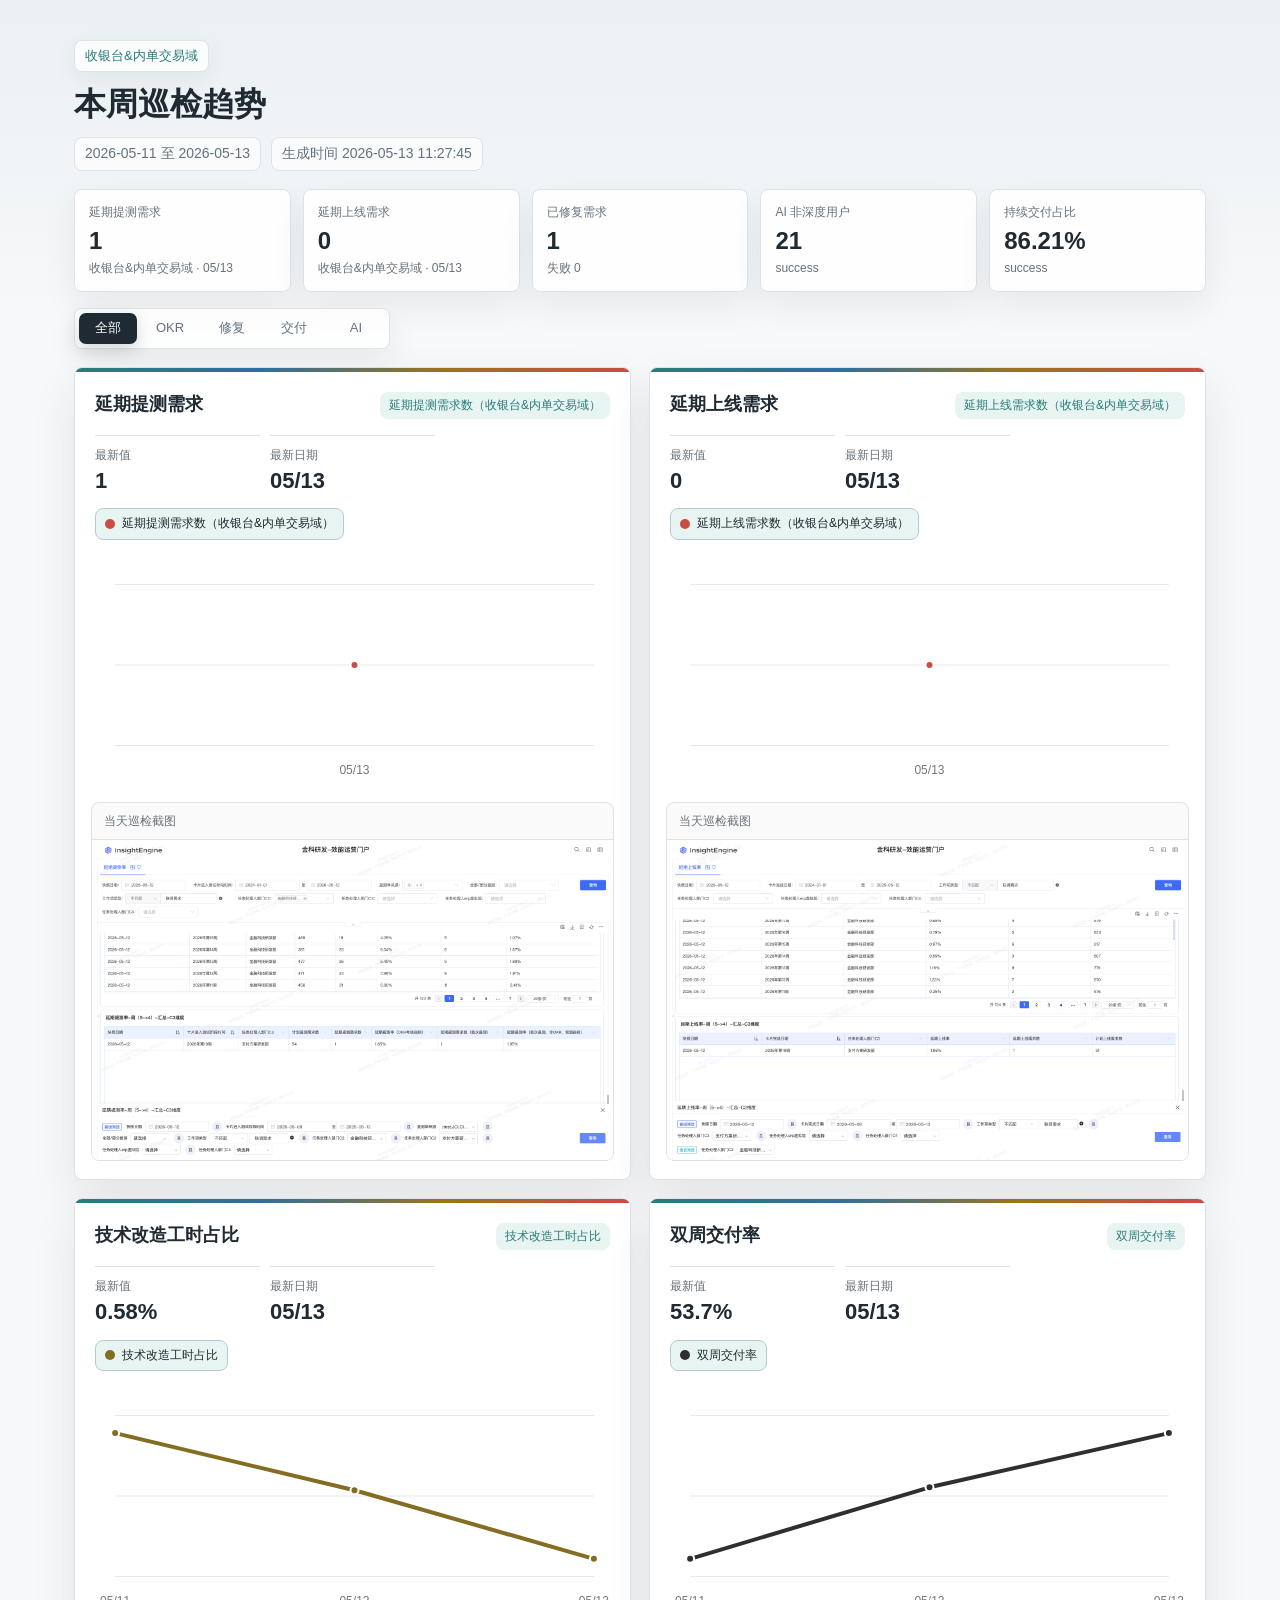
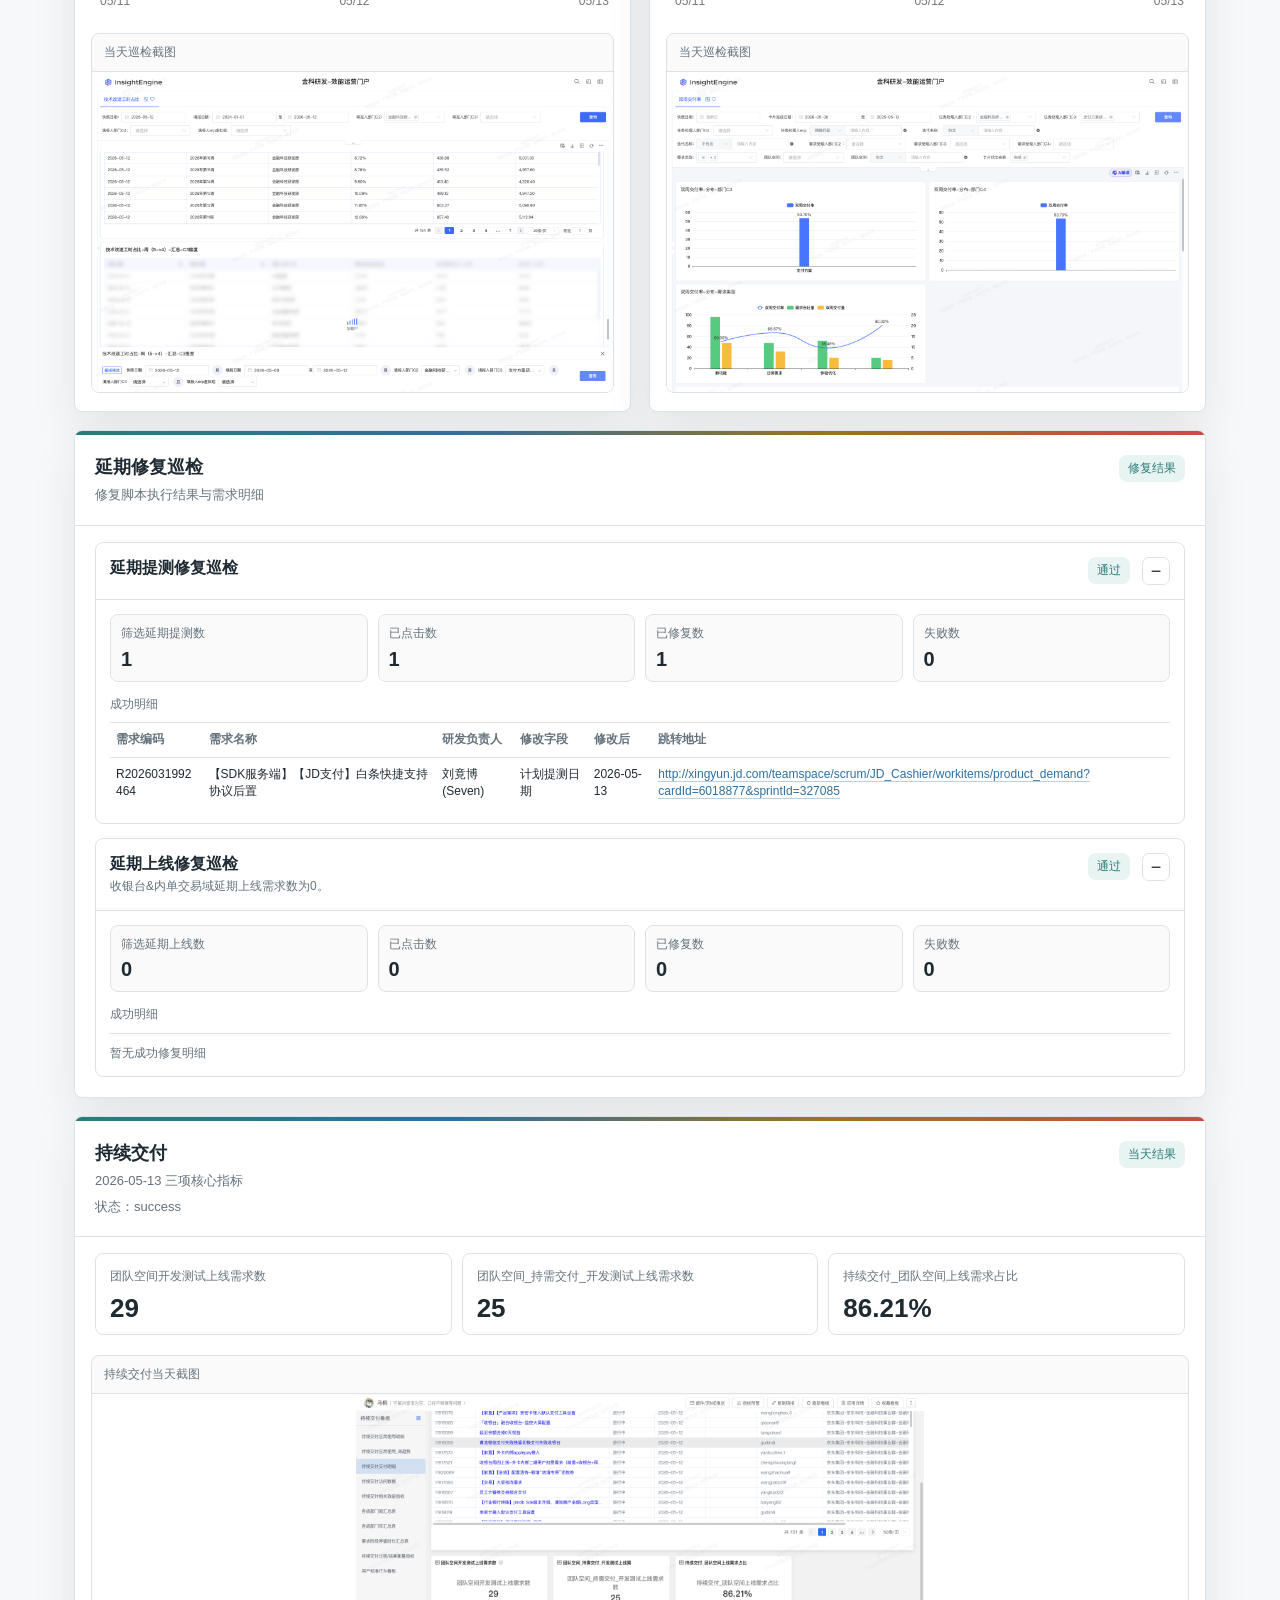
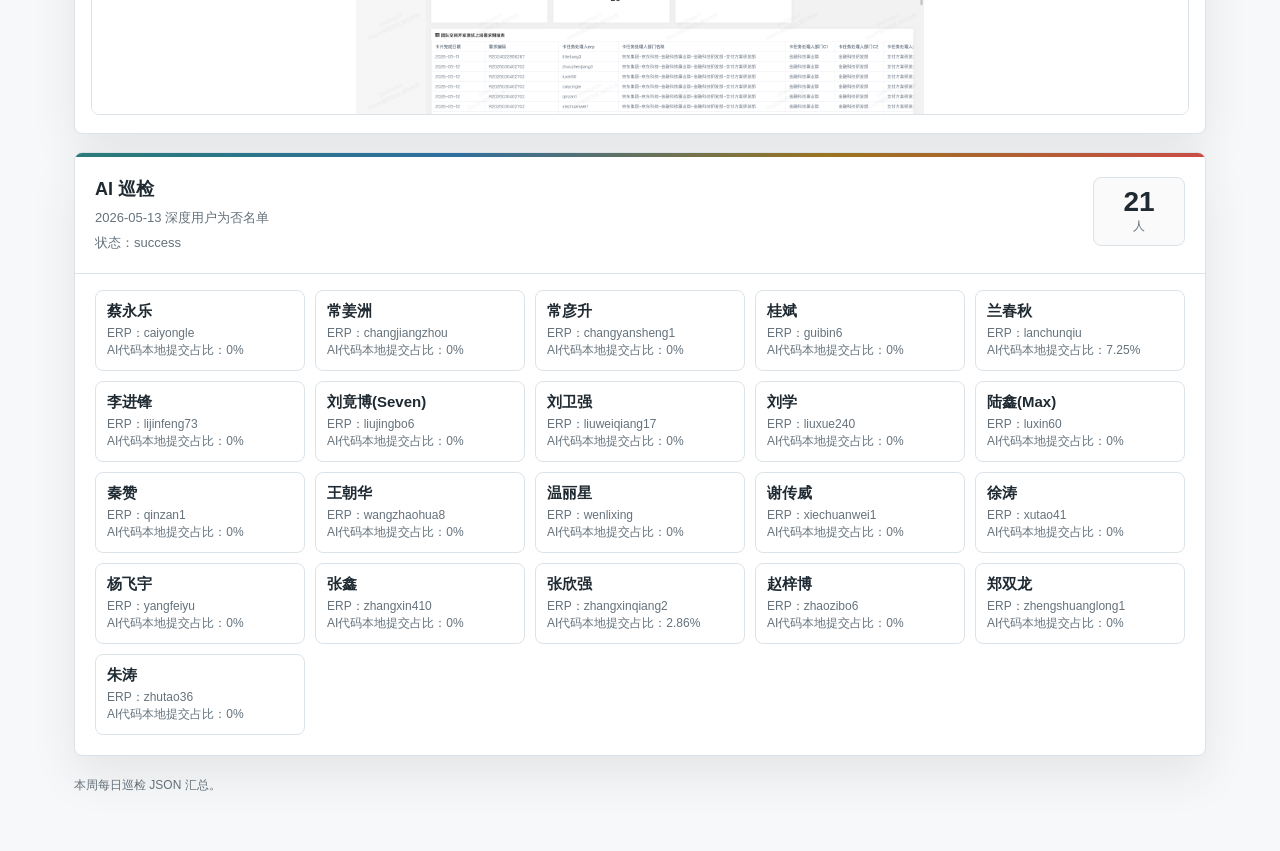
==== daily-inspection-skill/index.html @ 1fe928cb "巡检" ====
<!doctype html>
<html lang="zh-CN">
<head>
  <meta charset="utf-8">
  <meta name="viewport" content="width=device-width, initial-scale=1">
  <title>本周巡检趋势</title>
  <style>
    :root {
      color-scheme: light;
      --bg: #f4f6f8;
      --panel: #ffffff;
      --ink: #1f2a32;
      --muted: #65727c;
      --line: #dce3e8;
      --soft: #f2f5f7;
      --accent: #2a7c78;
      --accent-soft: #e8f4f2;
      --blue: #2f6f9f;
      --red: #c94c45;
      --gold: #9b741e;
      --green: #287a5b;
      --shadow: 0 20px 46px rgba(31, 42, 50, 0.09);
      --shadow-hover: 0 24px 60px rgba(31, 42, 50, 0.14);
    }

    * {
      box-sizing: border-box;
    }

    body {
      margin: 0;
      background:
        linear-gradient(180deg, #eaf0f3 0, #f7f8f9 320px),
        var(--bg);
      color: var(--ink);
      font-family: -apple-system, BlinkMacSystemFont, "Segoe UI", sans-serif;
      letter-spacing: 0;
    }

    main {
      max-width: 1180px;
      margin: 0 auto;
      padding: 40px 24px 56px;
    }

    header {
      display: grid;
      gap: 14px;
      margin-bottom: 18px;
    }

    .eyebrow {
      display: inline-flex;
      width: fit-content;
      border: 1px solid var(--line);
      border-radius: 8px;
      padding: 6px 10px;
      background: rgba(255, 255, 255, 0.78);
      color: var(--accent);
      font-size: 13px;
      line-height: 1.4;
      box-shadow: 0 8px 24px rgba(31, 42, 50, 0.06);
    }

    h1 {
      margin: 0;
      font-size: 32px;
      line-height: 1.15;
      font-weight: 720;
    }

    .meta {
      display: flex;
      flex-wrap: wrap;
      gap: 10px;
      color: var(--muted);
      font-size: 14px;
    }

    .meta span {
      border: 1px solid var(--line);
      border-radius: 8px;
      padding: 7px 10px;
      background: rgba(255, 255, 255, 0.7);
    }

    .overview {
      display: grid;
      grid-template-columns: repeat(5, minmax(0, 1fr));
      gap: 12px;
      margin: 0 0 16px;
    }

    .overview-card {
      min-width: 0;
      border: 1px solid var(--line);
      border-radius: 8px;
      padding: 14px;
      background: rgba(255, 255, 255, 0.9);
      box-shadow: 0 14px 34px rgba(31, 42, 50, 0.07);
      transition: transform 140ms ease, box-shadow 140ms ease, border-color 140ms ease;
    }

    .overview-card:hover {
      transform: translateY(-2px);
      border-color: #c7d4dc;
      box-shadow: var(--shadow-hover);
    }

    .overview-label {
      color: var(--muted);
      font-size: 12px;
      line-height: 1.4;
      margin-bottom: 7px;
    }

    .overview-value {
      font-size: 24px;
      line-height: 1.1;
      font-weight: 760;
      white-space: nowrap;
      overflow: hidden;
      text-overflow: ellipsis;
    }

    .overview-foot {
      margin-top: 6px;
      color: var(--muted);
      font-size: 12px;
      line-height: 1.4;
      overflow-wrap: anywhere;
    }

    .view-tabs {
      display: inline-flex;
      width: fit-content;
      gap: 4px;
      border: 1px solid var(--line);
      border-radius: 8px;
      padding: 4px;
      margin: 0 0 18px;
      background: rgba(255, 255, 255, 0.82);
      box-shadow: 0 12px 30px rgba(31, 42, 50, 0.07);
    }

    .view-tabs button,
    .icon-button {
      border: 0;
      border-radius: 7px;
      background: transparent;
      color: var(--muted);
      font: inherit;
      cursor: pointer;
    }

    .view-tabs button {
      min-width: 58px;
      padding: 7px 12px;
      font-size: 13px;
      line-height: 1.3;
    }

    .view-tabs button.is-active {
      background: var(--ink);
      color: #ffffff;
      box-shadow: 0 6px 16px rgba(31, 42, 50, 0.18);
    }

    .grid {
      display: grid;
      grid-template-columns: repeat(2, minmax(0, 1fr));
      gap: 18px;
    }

    .panel {
      min-width: 0;
      border: 1px solid var(--line);
      border-radius: 8px;
      background: var(--panel);
      box-shadow: var(--shadow);
      overflow: hidden;
      position: relative;
      transition: transform 140ms ease, box-shadow 140ms ease, border-color 140ms ease;
    }

    .panel::before,
    .repair-panel::before,
    .delivery-panel::before,
    .ai-panel::before {
      content: "";
      display: block;
      height: 4px;
      background: linear-gradient(90deg, var(--accent), var(--blue), var(--gold), var(--red));
    }

    .panel:hover,
    .repair-item:hover,
    .delivery-metric:hover,
    .ai-user:hover {
      transform: translateY(-2px);
      box-shadow: var(--shadow-hover);
      border-color: #c7d4dc;
    }

    .panel-head {
      display: grid;
      grid-template-columns: 1fr auto;
      gap: 16px;
      align-items: start;
      padding: 20px 20px 8px;
    }

    h2 {
      margin: 0;
      font-size: 18px;
      line-height: 1.35;
      font-weight: 680;
    }

    .tag {
      border-radius: 8px;
      padding: 5px 9px;
      background: var(--accent-soft);
      color: var(--accent);
      font-size: 12px;
      white-space: nowrap;
    }

    .stat-row {
      display: grid;
      grid-template-columns: repeat(3, minmax(0, 1fr));
      gap: 10px;
      padding: 8px 20px 14px;
    }

    .stat {
      min-width: 0;
      border-top: 1px solid var(--line);
      padding-top: 11px;
    }

    .stat-label {
      color: var(--muted);
      font-size: 12px;
      line-height: 1.4;
      margin-bottom: 4px;
    }

    .stat-value {
      font-size: 22px;
      line-height: 1.2;
      font-weight: 720;
      white-space: nowrap;
      overflow: hidden;
      text-overflow: ellipsis;
    }

    .legend {
      display: flex;
      flex-wrap: wrap;
      gap: 8px;
      padding: 0 20px 14px;
    }

    .legend button {
      display: inline-flex;
      align-items: center;
      gap: 7px;
      border: 1px solid var(--line);
      border-radius: 8px;
      padding: 7px 9px;
      background: #ffffff;
      color: #404040;
      font: inherit;
      font-size: 12px;
      line-height: 1.3;
      cursor: pointer;
      transition: transform 120ms ease, border-color 120ms ease, background 120ms ease;
    }

    .legend button:hover {
      transform: translateY(-1px);
      border-color: #c8d4dc;
    }

    .legend button.is-active {
      border-color: #b6cbd1;
      background: var(--accent-soft);
      color: var(--ink);
    }

    .swatch {
      width: 10px;
      height: 10px;
      border-radius: 999px;
      flex: 0 0 auto;
    }

    .chart {
      min-height: 248px;
      padding: 4px 16px 14px;
    }

    .screenshot {
      margin: 0 16px 18px;
      border: 1px solid var(--line);
      border-radius: 8px;
      background: #fafafa;
      overflow: hidden;
      transition: border-color 140ms ease, transform 140ms ease;
    }

    .screenshot:hover {
      border-color: #bfd0d7;
    }

    .screenshot-head {
      display: flex;
      justify-content: space-between;
      gap: 12px;
      padding: 10px 12px;
      border-bottom: 1px solid var(--line);
      color: var(--muted);
      font-size: 12px;
      line-height: 1.4;
    }

    .screenshot img {
      display: block;
      width: 100%;
      max-height: 320px;
      object-fit: contain;
      background: #ffffff;
      cursor: zoom-in;
    }

    .repair-panel,
    .ai-panel,
    .delivery-panel {
      margin-top: 18px;
      border: 1px solid var(--line);
      border-radius: 8px;
      background: var(--panel);
      box-shadow: var(--shadow);
      overflow: hidden;
      position: relative;
    }

    .repair-head,
    .ai-head,
    .delivery-head {
      display: grid;
      grid-template-columns: 1fr auto;
      gap: 16px;
      align-items: start;
      padding: 20px;
      border-bottom: 1px solid var(--line);
    }

    .repair-title,
    .ai-title,
    .delivery-title {
      display: grid;
      gap: 6px;
    }

    .repair-title p,
    .ai-title p,
    .delivery-title p {
      margin: 0;
      color: var(--muted);
      font-size: 13px;
      line-height: 1.5;
    }

    .repair-list {
      display: grid;
      gap: 14px;
      padding: 16px 20px 20px;
    }

    .repair-item {
      min-width: 0;
      border: 1px solid var(--line);
      border-radius: 8px;
      background: #ffffff;
      overflow: hidden;
      transition: transform 140ms ease, box-shadow 140ms ease, border-color 140ms ease;
    }

    .repair-item-head {
      display: grid;
      grid-template-columns: 1fr auto auto;
      gap: 12px;
      align-items: start;
      padding: 14px;
      border-bottom: 1px solid var(--line);
    }

    .repair-item-title {
      display: grid;
      gap: 4px;
    }

    .repair-item-title h3 {
      margin: 0;
      font-size: 16px;
      line-height: 1.35;
    }

    .repair-item-title p {
      margin: 0;
      color: var(--muted);
      font-size: 12px;
      line-height: 1.45;
      overflow-wrap: anywhere;
    }

    .repair-status {
      border-radius: 8px;
      padding: 5px 9px;
      background: var(--accent-soft);
      color: var(--accent);
      font-size: 12px;
      white-space: nowrap;
    }

    .icon-button {
      display: inline-grid;
      place-items: center;
      width: 28px;
      height: 28px;
      border: 1px solid var(--line);
      background: #ffffff;
      color: var(--ink);
      font-size: 18px;
      line-height: 1;
    }

    .icon-button:hover {
      border-color: #c2d0d8;
      background: var(--soft);
    }

    .repair-item.is-collapsed .repair-details {
      display: none;
    }

    .repair-stats {
      display: grid;
      grid-template-columns: repeat(4, minmax(0, 1fr));
      gap: 10px;
      padding: 14px;
    }

    .repair-stat {
      min-width: 0;
      border: 1px solid var(--line);
      border-radius: 8px;
      padding: 10px;
      background: #fafafa;
    }

    .repair-stat-label {
      color: var(--muted);
      font-size: 12px;
      line-height: 1.4;
      margin-bottom: 5px;
    }

    .repair-stat-value {
      font-size: 20px;
      line-height: 1.2;
      font-weight: 720;
    }

    .repair-details {
      display: grid;
      gap: 10px;
      padding: 0 14px 14px;
    }

    .repair-subtitle {
      color: var(--muted);
      font-size: 12px;
      line-height: 1.4;
    }

    .repair-table {
      width: 100%;
      border-collapse: collapse;
      font-size: 12px;
      line-height: 1.45;
    }

    .repair-table th,
    .repair-table td {
      border-top: 1px solid var(--line);
      padding: 8px 6px;
      text-align: left;
      vertical-align: top;
      overflow-wrap: anywhere;
    }

    .repair-table a {
      color: var(--blue);
      text-decoration: none;
      border-bottom: 1px solid rgba(47, 111, 159, 0.32);
    }

    .repair-table a:hover {
      color: var(--accent);
      border-bottom-color: currentColor;
    }

    .repair-table th {
      color: var(--muted);
      font-weight: 600;
    }

    .repair-empty {
      border-top: 1px solid var(--line);
      padding: 10px 0 0;
      color: var(--muted);
      font-size: 12px;
      line-height: 1.5;
    }

    .delivery-metrics {
      display: grid;
      grid-template-columns: repeat(3, minmax(0, 1fr));
      gap: 10px;
      padding: 16px 20px 20px;
    }

    .delivery-metric {
      min-width: 0;
      border: 1px solid var(--line);
      border-radius: 8px;
      padding: 14px 14px 12px;
      background: #ffffff;
      transition: transform 140ms ease, box-shadow 140ms ease, border-color 140ms ease;
    }

    .delivery-metric-label {
      color: var(--muted);
      font-size: 12px;
      line-height: 1.45;
      margin-bottom: 8px;
    }

    .delivery-metric-value {
      font-size: 26px;
      line-height: 1.1;
      font-weight: 720;
    }

    .ai-count {
      min-width: 92px;
      border: 1px solid var(--line);
      border-radius: 8px;
      padding: 10px 12px;
      text-align: center;
      background: #fafafa;
    }

    .ai-count strong {
      display: block;
      font-size: 28px;
      line-height: 1;
    }

    .ai-count span {
      color: var(--muted);
      font-size: 12px;
    }

    .ai-users {
      display: grid;
      grid-template-columns: repeat(auto-fill, minmax(180px, 1fr));
      gap: 10px;
      padding: 16px 20px 20px;
    }

    .ai-user {
      min-width: 0;
      border: 1px solid var(--line);
      border-radius: 8px;
      padding: 10px 11px;
      background: #ffffff;
      transition: transform 140ms ease, box-shadow 140ms ease, border-color 140ms ease;
    }

    .ai-user-name {
      font-size: 15px;
      font-weight: 680;
      line-height: 1.35;
      margin-bottom: 4px;
    }

    .ai-user-meta {
      color: var(--muted);
      font-size: 12px;
      line-height: 1.45;
      overflow-wrap: anywhere;
    }

    svg {
      display: block;
      width: 100%;
      height: 230px;
    }

    .empty {
      display: grid;
      place-items: center;
      min-height: 230px;
      border-top: 1px solid var(--line);
      color: var(--muted);
      font-size: 14px;
    }

    .axis {
      fill: #777777;
      font-size: 12px;
    }

    .grid-line {
      stroke: #e8e8e8;
      stroke-width: 1;
    }

    .trend-line {
      fill: none;
      stroke-width: 3;
      stroke-linecap: round;
      stroke-linejoin: round;
      cursor: pointer;
      opacity: 0.42;
      transition: opacity 120ms ease, stroke-width 120ms ease;
    }

    .trend-line.is-active {
      opacity: 1;
      stroke-width: 4;
    }

    .trend-point {
      stroke: #ffffff;
      stroke-width: 2;
      cursor: pointer;
      opacity: 0.7;
      transition: r 120ms ease, opacity 120ms ease;
    }

    .trend-point.is-active {
      opacity: 1;
    }

    .trend-point:hover {
      r: 6;
    }

    .chart-tooltip {
      position: fixed;
      z-index: 20;
      pointer-events: none;
      max-width: 260px;
      border: 1px solid rgba(31, 42, 50, 0.14);
      border-radius: 8px;
      padding: 8px 10px;
      background: rgba(31, 42, 50, 0.93);
      color: #ffffff;
      font-size: 12px;
      line-height: 1.45;
      box-shadow: 0 14px 34px rgba(31, 42, 50, 0.18);
      opacity: 0;
      transform: translate(-50%, -8px);
      transition: opacity 100ms ease;
    }

    .chart-tooltip.is-visible {
      opacity: 1;
    }

    .image-modal {
      position: fixed;
      inset: 0;
      z-index: 30;
      display: none;
      place-items: center;
      padding: 28px;
      background: rgba(18, 25, 30, 0.78);
    }

    .image-modal.is-open {
      display: grid;
    }

    .image-modal img {
      display: block;
      max-width: min(1120px, 94vw);
      max-height: 86vh;
      object-fit: contain;
      border-radius: 8px;
      background: #ffffff;
      box-shadow: 0 24px 70px rgba(0, 0, 0, 0.36);
    }

    .modal-close {
      position: fixed;
      top: 18px;
      right: 18px;
      width: 36px;
      height: 36px;
      border: 1px solid rgba(255, 255, 255, 0.3);
      border-radius: 999px;
      background: rgba(255, 255, 255, 0.14);
      color: #ffffff;
      font-size: 24px;
      line-height: 1;
      cursor: pointer;
    }

    [hidden] {
      display: none !important;
    }

    footer {
      margin-top: 20px;
      color: var(--muted);
      font-size: 12px;
      line-height: 1.6;
    }

    @media (max-width: 760px) {
      main {
        padding: 26px 14px 36px;
      }

      h1 {
        font-size: 26px;
      }

      .grid {
        grid-template-columns: 1fr;
      }

      .overview {
        grid-template-columns: repeat(2, minmax(0, 1fr));
      }

      .view-tabs {
        display: grid;
        grid-template-columns: repeat(5, minmax(0, 1fr));
        width: 100%;
      }

      .view-tabs button {
        min-width: 0;
        padding-inline: 8px;
      }

      .panel-head,
      .stat-row,
      .repair-head,
      .repair-item-head,
      .repair-stats,
      .ai-head,
      .delivery-head,
      .delivery-metrics {
        grid-template-columns: 1fr;
      }

      .tag {
        width: fit-content;
      }
    }

    @media (max-width: 460px) {
      .overview {
        grid-template-columns: 1fr;
      }
    }
  </style>
</head>
<body>
  <main>
    <header>
      <div class="eyebrow" id="department">收银台&内单交易域</div>
      <h1>本周巡检趋势</h1>
      <div class="meta">
        <span id="date-range">本周</span>
        <span id="generated-at">待生成</span>
      </div>
    </header>

    <section class="overview" id="overview"></section>

    <nav class="view-tabs" id="view-tabs" aria-label="视图切换">
      <button type="button" class="is-active" data-view="all">全部</button>
      <button type="button" data-view="okr">OKR</button>
      <button type="button" data-view="repair">修复</button>
      <button type="button" data-view="delivery">交付</button>
      <button type="button" data-view="ai">AI</button>
    </nav>

    <section class="grid view-section" id="charts" data-section="okr"></section>

    <section class="repair-panel view-section" id="repair-inspections" data-section="repair"></section>

    <section class="delivery-panel view-section" id="continuous-delivery" data-section="delivery"></section>

    <section class="ai-panel view-section" id="ai-inspection" data-section="ai"></section>

    <footer id="footnote">本周每日巡检 JSON 汇总。</footer>
  </main>
  <div class="chart-tooltip" id="chart-tooltip"></div>
  <div class="image-modal" id="image-modal" aria-hidden="true">
    <button type="button" class="modal-close" data-modal-close aria-label="关闭">×</button>
    <img src="" alt="">
  </div>

  <script>
    window.JOYCLAW_WEEKLY_REPORT = {
  "skill_name": "joyclaw-daily-inspection-orchestrator",
  "department_c3": "支付方案研发部",
  "display_domain": "收银台&内单交易域",
  "time_range": {
    "start_date": "2026-05-11",
    "end_date": "2026-05-13"
  },
  "status": "success",
  "indicators": [
    {
      "skill_name": "delay-test-rate-inspection",
      "indicator_type": "delay_test_rate",
      "indicator_name": "延期提测率-周（5->4）-汇总-C3维度",
      "department_c3": "支付方案研发部",
      "time_range": {
        "start_date": "2026-05-11",
        "end_date": "2026-05-13"
      },
      "status": "success",
      "focus_metric_key": "delay_test_rate_okr",
      "history": {
        "planned_test_requirements": [
          {
            "date": "2026-05-11",
            "value": 17,
            "unit": "count"
          },
          {
            "date": "2026-05-12",
            "value": 38,
            "unit": "count"
          },
          {
            "date": "2026-05-13",
            "value": 54,
            "unit": "count"
          }
        ],
        "delayed_test_requirements": [
          {
            "date": "2026-05-11",
            "value": 0,
            "unit": "count"
          },
          {
            "date": "2026-05-12",
            "value": 0,
            "unit": "count"
          },
          {
            "date": "2026-05-13",
            "value": 1,
            "unit": "count"
          }
        ],
        "delay_test_rate_okr": [
          {
            "date": "2026-05-11",
            "value": 0.0,
            "unit": "%"
          },
          {
            "date": "2026-05-12",
            "value": 0.0,
            "unit": "%"
          },
          {
            "date": "2026-05-13",
            "value": 1.85,
            "unit": "%"
          }
        ]
      },
      "unit": {
        "planned_test_requirements": "count",
        "delayed_test_requirements": "count",
        "delay_test_rate_okr": "%"
      },
      "source": {
        "query_screenshot": "assets/screenshots/delay_test_rate.png"
      }
    },
    {
      "skill_name": "delay-online-rate-inspection",
      "indicator_type": "delay_online_rate",
      "indicator_name": "延期上线率-周（5->4）-汇总-C3维度",
      "department_c3": "支付方案研发部",
      "time_range": {
        "start_date": "2026-05-11",
        "end_date": "2026-05-13"
      },
      "status": "success",
      "focus_metric_key": "delay_online_rate",
      "history": {
        "planned_online_requirements": [
          {
            "date": "2026-05-11",
            "value": 18,
            "unit": "count"
          },
          {
            "date": "2026-05-12",
            "value": 27,
            "unit": "count"
          },
          {
            "date": "2026-05-13",
            "value": 51,
            "unit": "count"
          }
        ],
        "delayed_online_requirements": [
          {
            "date": "2026-05-11",
            "value": 0,
            "unit": "count"
          },
          {
            "date": "2026-05-12",
            "value": 0,
            "unit": "count"
          },
          {
            "date": "2026-05-13",
            "value": 1,
            "unit": "count"
          }
        ],
        "delay_online_rate": [
          {
            "date": "2026-05-11",
            "value": 0.0,
            "unit": "%"
          },
          {
            "date": "2026-05-12",
            "value": 0.0,
            "unit": "%"
          },
          {
            "date": "2026-05-13",
            "value": 1.96,
            "unit": "%"
          }
        ]
      },
      "unit": {
        "planned_online_requirements": "count",
        "delayed_online_requirements": "count",
        "delay_online_rate": "%"
      },
      "source": {
        "query_screenshot": "assets/screenshots/delay_online_rate.png"
      }
    },
    {
      "skill_name": "technical-refactor-working-hours-inspection",
      "indicator_type": "technical_refactor_working_hours",
      "indicator_name": "技术改造工时占比-周（5->4）-汇总-C3维度",
      "department_c3": "支付方案研发部",
      "time_range": {
        "start_date": "2026-05-11",
        "end_date": "2026-05-13"
      },
      "status": "success",
      "focus_metric_key": "technical_refactor_working_hours_rate",
      "history": {
        "total_working_hours": [
          {
            "date": "2026-05-11",
            "value": 169.0,
            "unit": "hour"
          },
          {
            "date": "2026-05-12",
            "value": 180.0,
            "unit": "hour"
          },
          {
            "date": "2026-05-13",
            "value": 199.0,
            "unit": "hour"
          }
        ],
        "technical_refactor_working_hours": [
          {
            "date": "2026-05-11",
            "value": 1.16,
            "unit": "hour"
          },
          {
            "date": "2026-05-12",
            "value": 1.16,
            "unit": "hour"
          },
          {
            "date": "2026-05-13",
            "value": 1.16,
            "unit": "hour"
          }
        ],
        "technical_refactor_working_hours_rate": [
          {
            "date": "2026-05-11",
            "value": 0.69,
            "unit": "%"
          },
          {
            "date": "2026-05-12",
            "value": 0.64,
            "unit": "%"
          },
          {
            "date": "2026-05-13",
            "value": 0.58,
            "unit": "%"
          }
        ]
      },
      "unit": {
        "total_working_hours": "hour",
        "technical_refactor_working_hours": "hour",
        "technical_refactor_working_hours_rate": "%"
      },
      "source": {
        "query_screenshot": "assets/screenshots/technical_refactor_working_hours.png"
      }
    },
    {
      "skill_name": "bi-weekly-delivery-rate-inspection",
      "indicator_type": "bi_weekly_delivery_rate",
      "indicator_name": "双周交付率",
      "department_c3": "支付方案研发部",
      "time_range": {
        "start_date": "2026-05-11",
        "end_date": "2026-05-13"
      },
      "status": "success",
      "focus_metric_key": "biweekly_delivery_rate",
      "history": {
        "biweekly_delivery_rate": [
          {
            "date": "2026-05-11",
            "value": 36.84,
            "unit": "%"
          },
          {
            "date": "2026-05-12",
            "value": 46.43,
            "unit": "%"
          },
          {
            "date": "2026-05-13",
            "value": 53.7,
            "unit": "%"
          }
        ]
      },
      "unit": {
        "biweekly_delivery_rate": "%"
      },
      "source": {
        "query_screenshot": "assets/screenshots/bi_weekly_delivery_rate.png"
      }
    }
  ],
  "inspection_date": "2026-05-13",
  "generated_at": "2026-05-13 11:27:45",
  "repair_inspections": [
    {
      "repair_type": "delayed_test",
      "title": "延期提测修复巡检",
      "date": "2026-05-13",
      "trigger": {
        "indicator_type": "delay_test_rate",
        "metric_key": "delayed_test_requirements",
        "metric_label": "延期提测需求数",
        "value": 1,
        "triggered": true
      },
      "script": {
        "status": "skipped",
        "directory": "reschedule-delayed-test ",
        "returncode": null,
        "error": "本次聚合使用 --skip-repair，未执行修复脚本。"
      },
      "json_file": "reschedule-delayed-test /history/2026-05-13.json",
      "json_exists": true,
      "summary": {
        "巡检项": "延期提测率",
        "巡检日期": "2026-05-13",
        "数据周期": "2026-05-08 ~ 2026-05-13",
        "部门": "支付方案研发部",
        "团队空间": "支付生态研发部",
        "筛选延期提测数": 1,
        "已点击数": 1,
        "已修复数": 1,
        "失败数": 0,
        "巡检状态": "通过",
        "成功明细": [
          {
            "需求编码": "R2026031992464",
            "需求名称": "【SDK服务端】【JD支付】白条快捷支持协议后置",
            "团队空间": "支付生态研发部",
            "是否延期提测": "延期提测",
            "研发负责人": "刘竟博(Seven)",
            "修改字段": "计划提测日期",
            "修改前": "",
            "修改后": "2026-05-13",
            "修正后计划提测日期": "2026-05-13",
            "页面当前值": "2026-05-13",
            "是否点击确认": false,
            "跳转地址": "http://xingyun.jd.com/teamspace/scrum/JD_Cashier/workitems/product_demand?cardId=6018877&sprintId=327085",
            "modified_at": "2026-05-13 11:24:05"
          }
        ],
        "失败明细": [],
        "缺失字段明细": [],
        "备注": []
      }
    },
    {
      "repair_type": "delayed_online",
      "title": "延期上线修复巡检",
      "date": "2026-05-13",
      "trigger": {
        "indicator_type": "delay_online_rate",
        "metric_key": "delayed_online_requirements",
        "metric_label": "延期上线需求数",
        "value": 1,
        "triggered": true
      },
      "script": {
        "status": "skipped",
        "directory": "repair-delayed-launch",
        "returncode": null,
        "error": "本次聚合使用 --skip-repair，未执行修复脚本。"
      },
      "json_file": "repair-delayed-launch/history/2026-05-13.json",
      "json_exists": true,
      "summary": {
        "巡检项": "延期上线率",
        "巡检日期": "2026-05-13",
        "数据周期": "2026-05-08 ~ 2026-05-13",
        "部门": "支付方案研发部",
        "团队空间": "支付生态研发部",
        "筛选延期上线数": 0,
        "已点击数": 0,
        "已修复数": 0,
        "失败数": 0,
        "巡检状态": "通过",
        "成功明细": [],
        "失败明细": [],
        "缺失字段明细": [],
        "备注": [
          "收银台&内单交易域延期上线需求数为0。"
        ]
      }
    }
  ],
  "focus_series": [
    {
      "indicator_type": "delay_test_rate",
      "name": "延期提测需求",
      "indicator_name": "延期提测率-周（5->4）-汇总-C3维度",
      "default_metric_key": "delayed_test_requirements",
      "screenshot": "assets/screenshots/delay_test_rate.png",
      "screenshot_label": "当天巡检截图",
      "metrics": [
        {
          "key": "delayed_test_requirements",
          "label": "延期提测需求数（收银台&内单交易域）",
          "unit": "count",
          "points": [
            {
              "date": "2026-05-13",
              "value": 1,
              "unit": "count",
              "source": "repair_history",
              "display_domain": "收银台&内单交易域"
            }
          ],
          "source": "repair_history"
        }
      ],
      "source_note": "延期需求数读取收银台&内单交易域修复巡检历史，不读取支付方案研发部 OKR 汇总数。"
    },
    {
      "indicator_type": "delay_online_rate",
      "name": "延期上线需求",
      "indicator_name": "延期上线率-周（5->4）-汇总-C3维度",
      "default_metric_key": "delayed_online_requirements",
      "screenshot": "assets/screenshots/delay_online_rate.png",
      "screenshot_label": "当天巡检截图",
      "metrics": [
        {
          "key": "delayed_online_requirements",
          "label": "延期上线需求数（收银台&内单交易域）",
          "unit": "count",
          "points": [
            {
              "date": "2026-05-13",
              "value": 0,
              "unit": "count",
              "source": "repair_history",
              "display_domain": "收银台&内单交易域"
            }
          ],
          "source": "repair_history"
        }
      ],
      "source_note": "延期需求数读取收银台&内单交易域修复巡检历史，不读取支付方案研发部 OKR 汇总数。"
    },
    {
      "indicator_type": "technical_refactor_working_hours",
      "name": "技术改造工时占比",
      "indicator_name": "技术改造工时占比-周（5->4）-汇总-C3维度",
      "default_metric_key": "technical_refactor_working_hours_rate",
      "screenshot": "assets/screenshots/technical_refactor_working_hours.png",
      "screenshot_label": "当天巡检截图",
      "metrics": [
        {
          "key": "technical_refactor_working_hours_rate",
          "label": "技术改造工时占比",
          "unit": "%",
          "points": [
            {
              "date": "2026-05-11",
              "value": 0.69,
              "unit": "%"
            },
            {
              "date": "2026-05-12",
              "value": 0.64,
              "unit": "%"
            },
            {
              "date": "2026-05-13",
              "value": 0.58,
              "unit": "%"
            }
          ]
        }
      ]
    },
    {
      "indicator_type": "bi_weekly_delivery_rate",
      "name": "双周交付率",
      "indicator_name": "双周交付率",
      "default_metric_key": "biweekly_delivery_rate",
      "screenshot": "assets/screenshots/bi_weekly_delivery_rate.png",
      "screenshot_label": "当天巡检截图",
      "metrics": [
        {
          "key": "biweekly_delivery_rate",
          "label": "双周交付率",
          "unit": "%",
          "points": [
            {
              "date": "2026-05-11",
              "value": 36.84,
              "unit": "%"
            },
            {
              "date": "2026-05-12",
              "value": 46.43,
              "unit": "%"
            },
            {
              "date": "2026-05-13",
              "value": 53.7,
              "unit": "%"
            }
          ]
        }
      ]
    }
  ],
  "ai_inspection": {
    "date": "2026-05-13",
    "inspection_date": "2026-05-13",
    "query_date": "2026-05-12",
    "indicator_type": "ai_non_deep_users",
    "indicator_name": "AI 深度用户占比 - 软开测试岗",
    "status": "success",
    "count": 21,
    "names": [
      "蔡永乐",
      "常姜洲",
      "常彦升",
      "桂斌",
      "兰春秋",
      "李进锋",
      "刘竟博(Seven)",
      "刘卫强",
      "刘学",
      "陆鑫(Max)",
      "秦赞",
      "王朝华",
      "温丽星",
      "谢传威",
      "徐涛",
      "杨飞宇",
      "张鑫",
      "张欣强",
      "赵梓博",
      "郑双龙",
      "朱涛"
    ],
    "users": [
      {
        "erp": "caiyongle",
        "name": "蔡永乐",
        "ai_code_local_submit_rate": 0.0,
        "is_deep_user": "否"
      },
      {
        "erp": "changjiangzhou",
        "name": "常姜洲",
        "ai_code_local_submit_rate": 0.0,
        "is_deep_user": "否"
      },
      {
        "erp": "changyansheng1",
        "name": "常彦升",
        "ai_code_local_submit_rate": 0.0,
        "is_deep_user": "否"
      },
      {
        "erp": "guibin6",
        "name": "桂斌",
        "ai_code_local_submit_rate": 0.0,
        "is_deep_user": "否"
      },
      {
        "erp": "lanchunqiu",
        "name": "兰春秋",
        "ai_code_local_submit_rate": 7.25,
        "is_deep_user": "否"
      },
      {
        "erp": "lijinfeng73",
        "name": "李进锋",
        "ai_code_local_submit_rate": 0.0,
        "is_deep_user": "否"
      },
      {
        "erp": "liujingbo6",
        "name": "刘竟博(Seven)",
        "ai_code_local_submit_rate": 0.0,
        "is_deep_user": "否"
      },
      {
        "erp": "liuweiqiang17",
        "name": "刘卫强",
        "ai_code_local_submit_rate": 0.0,
        "is_deep_user": "否"
      },
      {
        "erp": "liuxue240",
        "name": "刘学",
        "ai_code_local_submit_rate": 0.0,
        "is_deep_user": "否"
      },
      {
        "erp": "luxin60",
        "name": "陆鑫(Max)",
        "ai_code_local_submit_rate": 0.0,
        "is_deep_user": "否"
      },
      {
        "erp": "qinzan1",
        "name": "秦赞",
        "ai_code_local_submit_rate": 0.0,
        "is_deep_user": "否"
      },
      {
        "erp": "wangzhaohua8",
        "name": "王朝华",
        "ai_code_local_submit_rate": 0.0,
        "is_deep_user": "否"
      },
      {
        "erp": "wenlixing",
        "name": "温丽星",
        "ai_code_local_submit_rate": 0.0,
        "is_deep_user": "否"
      },
      {
        "erp": "xiechuanwei1",
        "name": "谢传威",
        "ai_code_local_submit_rate": 0.0,
        "is_deep_user": "否"
      },
      {
        "erp": "xutao41",
        "name": "徐涛",
        "ai_code_local_submit_rate": 0.0,
        "is_deep_user": "否"
      },
      {
        "erp": "yangfeiyu",
        "name": "杨飞宇",
        "ai_code_local_submit_rate": 0.0,
        "is_deep_user": "否"
      },
      {
        "erp": "zhangxin410",
        "name": "张鑫",
        "ai_code_local_submit_rate": 0.0,
        "is_deep_user": "否"
      },
      {
        "erp": "zhangxinqiang2",
        "name": "张欣强",
        "ai_code_local_submit_rate": 2.86,
        "is_deep_user": "否"
      },
      {
        "erp": "zhaozibo6",
        "name": "赵梓博",
        "ai_code_local_submit_rate": 0.0,
        "is_deep_user": "否"
      },
      {
        "erp": "zhengshuanglong1",
        "name": "郑双龙",
        "ai_code_local_submit_rate": 0.0,
        "is_deep_user": "否"
      },
      {
        "erp": "zhutao36",
        "name": "朱涛",
        "ai_code_local_submit_rate": 0.0,
        "is_deep_user": "否"
      }
    ]
  },
  "continuous_delivery": {
    "date": "2026-05-13",
    "indicator_type": "continuous_delivery",
    "indicator_name": "持续交付",
    "department_c3": "支付方案研发部",
    "status": "success",
    "metrics": {
      "team_space_dev_test_online_requirements": 29,
      "team_space_continuous_delivery_dev_test_online_requirements": 25,
      "continuous_delivery_team_space_online_requirement_rate": 86.21
    },
    "unit": {
      "team_space_dev_test_online_requirements": "count",
      "team_space_continuous_delivery_dev_test_online_requirements": "count",
      "continuous_delivery_team_space_online_requirement_rate": "%"
    },
    "source": {
      "query_screenshot": "assets/screenshots/continuous_delivery.png"
    },
    "error": ""
  }
};

    const metricMap = {
      delay_test_rate: {
        title: "延期提测率",
        default_metric_key: "delay_test_rate_okr",
        metrics: [
          { key: "planned_test_requirements", label: "计划提测需求数", unit: "count", color: "#2f6f9f" },
          { key: "delayed_test_requirements", label: "延期提测需求数", unit: "count", color: "#c94c45" },
          { key: "delay_test_rate_okr", label: "延期提测率", unit: "%", color: "#826d22" }
        ]
      },
      delay_online_rate: {
        title: "延期上线率",
        default_metric_key: "delay_online_rate",
        metrics: [
          { key: "planned_online_requirements", label: "计划上线需求数", unit: "count", color: "#2f6f9f" },
          { key: "delayed_online_requirements", label: "延期上线需求数", unit: "count", color: "#c94c45" },
          { key: "delay_online_rate", label: "延期上线率", unit: "%", color: "#2b7a66" }
        ]
      },
      technical_refactor_working_hours: {
        title: "技术改造工时占比",
        default_metric_key: "technical_refactor_working_hours_rate",
        metrics: [
          { key: "technical_refactor_working_hours_rate", label: "技术改造工时占比", unit: "%", color: "#826d22" }
        ]
      },
      bi_weekly_delivery_rate: {
        title: "双周交付率",
        default_metric_key: "biweekly_delivery_rate",
        metrics: [
          { key: "biweekly_delivery_rate", label: "双周交付率", unit: "%", color: "#2f2f2f" }
        ]
      }
    };

	    const cardStore = new Map();

    function parseDate(value) {
      const date = new Date(`${value}T00:00:00`);
      return Number.isNaN(date.getTime()) ? null : date;
    }

    function fmtDate(value) {
      const date = parseDate(value);
      if (!date) return value || "-";
      return `${String(date.getMonth() + 1).padStart(2, "0")}/${String(date.getDate()).padStart(2, "0")}`;
    }

    function fmtValue(value, unit) {
      if (value === null || value === undefined || value === "") return "-";
      const number = Number(value);
      const shown = Number.isFinite(number) ? Number(number.toFixed(2)).toString() : String(value);
      return unit === "%" ? `${shown}%` : shown;
    }

	    function escapeHtml(value) {
	      return String(value)
	        .replaceAll("&", "&amp;")
        .replaceAll("<", "&lt;")
        .replaceAll(">", "&gt;")
        .replaceAll('"', "&quot;")
	        .replaceAll("'", "&#39;");
	    }

    function pointValue(point) {
      if (!point) return null;
      const number = Number(point.value);
      return Number.isFinite(number) ? number : null;
    }

    function filterThisWeek(points, range) {
      const start = parseDate(range?.start_date);
      const end = parseDate(range?.end_date);
      return (points || [])
        .filter((point) => {
          const date = parseDate(point.date);
          if (!date) return false;
          if (start && date < start) return false;
          if (end && date > end) return false;
          return true;
        })
        .sort((a, b) => String(a.date).localeCompare(String(b.date)));
    }

    function latest(points) {
      for (let index = points.length - 1; index >= 0; index -= 1) {
        const value = pointValue(points[index]);
        if (value !== null) return { point: points[index], value };
      }
      return null;
    }

    function pointsByDate(points) {
      const map = new Map();
      points.forEach((point) => map.set(String(point.date), point));
      return map;
    }

    function normalizeMetric(metric, range) {
      return {
        ...metric,
        points: filterThisWeek(metric.points || [], range)
      };
    }

    function extractCards(report) {
      const range = report.time_range || {};

      if (Array.isArray(report.focus_series)) {
        return report.focus_series.map((item, index) => {
          const config = metricMap[item.indicator_type] || {};
          const rawMetrics = Array.isArray(item.metrics) && item.metrics.length
            ? item.metrics
            : [{
                key: item.focus_key || config.default_metric_key,
                label: item.focus_label || item.name || config.title || "关注值",
                unit: item.unit || "",
                color: item.color,
                points: item.points || []
              }];

          const metrics = rawMetrics.map((metric, metricIndex) => {
            const fallback = (config.metrics || []).find((candidate) => candidate.key === metric.key) || {};
            return normalizeMetric({
              key: metric.key || fallback.key || `metric_${metricIndex}`,
              label: metric.label || fallback.label || metric.key || "指标",
              unit: metric.unit || fallback.unit || "",
              color: metric.color || fallback.color || ["#2f6f9f", "#c94c45", "#826d22", "#2b7a66"][metricIndex % 4],
              points: metric.points || []
            }, range);
          });

          return {
            id: `card-${index}`,
            indicator_type: item.indicator_type,
            name: item.name || config.title || item.indicator_name || "指标",
	            default_metric_key: item.default_metric_key || item.focus_key || config.default_metric_key || metrics[0]?.key,
	            inspection_date: item.inspection_date || report.inspection_date || report.time_range?.end_date,
	            screenshot: item.screenshot || item.query_screenshot || "",
	            screenshot_label: item.screenshot_label || "当天巡检截图",
	            metrics
	          };
        });
      }

      if (!Array.isArray(report.indicators)) return [];

      return report.indicators.map((indicator, index) => {
        const config = metricMap[indicator.indicator_type] || {};
        const metrics = (config.metrics || []).map((metric) => normalizeMetric({
          ...metric,
          points: indicator.history ? (indicator.history[metric.key] || []) : []
        }, range));

        return {
          id: `card-${index}`,
          indicator_type: indicator.indicator_type,
          name: config.title || indicator.indicator_name || "指标",
	          default_metric_key: indicator.focus_metric_key || config.default_metric_key || metrics[0]?.key,
	          inspection_date: indicator.inspection_date || report.inspection_date || report.time_range?.end_date,
	          screenshot: indicator.source?.query_screenshot || "",
	          screenshot_label: "当天巡检截图",
	          metrics
	        };
      });
    }

    function latestMetricValue(cards, metricKey) {
      for (const card of cards) {
        const metric = card.metrics.find((candidate) => candidate.key === metricKey);
        if (!metric) continue;
        const item = latest(metric.points);
        if (item) return { value: item.value, unit: metric.unit, date: item.point.date };
      }
      return null;
    }

    function sumRepairValue(report, key) {
      const repairs = Array.isArray(report.repair_inspections) ? report.repair_inspections : [];
      return repairs.reduce((sum, repair) => {
        const value = Number(repair.summary?.[key] || 0);
        return sum + (Number.isFinite(value) ? value : 0);
      }, 0);
    }

    function displayDomain(report) {
      return report.display_domain || report.department_display_name || "收银台&内单交易域";
    }

    function repairMetricValue(report, repairType, countKey) {
      const repairs = Array.isArray(report.repair_inspections) ? report.repair_inspections : [];
      const repair = repairs.find((item) => item.repair_type === repairType);
      if (!repair) return null;

      const summary = repair.summary || {};
      const rawValue = summary[countKey];
      return {
        value: rawValue ?? null,
        unit: "count",
        date: summary["巡检日期"] || repair.date || report.inspection_date || "",
        status: summary["巡检状态"] || "-",
        teamSpace: summary["团队空间"] || ""
      };
    }

    function repairOverviewFoot(report, metric) {
      const domain = displayDomain(report);
      return metric?.date ? `${domain} · ${fmtDate(metric.date)}` : domain;
    }

    function renderOverview(report, cards) {
      const root = document.getElementById("overview");
      if (!root) return;

      const delayTest = repairMetricValue(report, "delayed_test", "筛选延期提测数");
      const delayOnline = repairMetricValue(report, "delayed_online", "筛选延期上线数");
      const repaired = sumRepairValue(report, "已修复数");
      const failed = sumRepairValue(report, "失败数");
      const aiCount = report.ai_inspection?.count ?? 0;
      const deliveryRate = report.continuous_delivery?.metrics?.continuous_delivery_team_space_online_requirement_rate;

      const items = [
        {
          label: "延期提测需求",
          value: delayTest ? fmtValue(delayTest.value, delayTest.unit) : "-",
          foot: repairOverviewFoot(report, delayTest)
        },
        {
          label: "延期上线需求",
          value: delayOnline ? fmtValue(delayOnline.value, delayOnline.unit) : "-",
          foot: repairOverviewFoot(report, delayOnline)
        },
        {
          label: "已修复需求",
          value: repaired,
          foot: failed ? `失败 ${failed}` : "失败 0"
        },
        {
          label: "AI 非深度用户",
          value: aiCount,
          foot: report.ai_inspection?.status || "-"
        },
        {
          label: "持续交付占比",
          value: fmtValue(deliveryRate, "%"),
          foot: report.continuous_delivery?.status || "-"
        }
      ];

      root.innerHTML = items.map((item) => `<article class="overview-card">
        <div class="overview-label">${escapeHtml(item.label)}</div>
        <div class="overview-value">${escapeHtml(item.value)}</div>
        <div class="overview-foot">${escapeHtml(item.foot)}</div>
      </article>`).join("");
    }

    function getSelectedMetric(card) {
      return card.metrics.find((metric) => metric.key === card.selected_metric_key) || card.metrics[0];
    }

    function metricStats(metric, inspectionDate) {
      const latestPoint = latest(metric.points);
      return {
        latestText: latestPoint ? fmtValue(latestPoint.value, metric.unit) : "-",
        latestDate: inspectionDate ? fmtDate(inspectionDate) : "-"
      };
    }

    function updateStats(cardId, metricKey) {
      const card = cardStore.get(cardId);
      if (!card) return;

      card.selected_metric_key = metricKey;
      const metric = getSelectedMetric(card);
      const stats = metricStats(metric, card.inspection_date);
      const root = document.querySelector(`[data-card-id="${cardId}"]`);
      if (!root) return;

      root.querySelector("[data-stat='latest']").textContent = stats.latestText;
      root.querySelector("[data-stat='date']").textContent = stats.latestDate;
      root.querySelector("[data-active-label]").textContent = metric.label;

      root.querySelectorAll("[data-metric-key]").forEach((node) => {
        node.classList.toggle("is-active", node.dataset.metricKey === metricKey);
      });
    }

    function buildDates(metrics) {
      return Array.from(new Set(metrics.flatMap((metric) => metric.points.map((point) => String(point.date)))))
        .sort((a, b) => a.localeCompare(b));
    }

    function metricYFactory(metric, pad, plotH) {
      const values = metric.points.map(pointValue).filter((value) => value !== null);
      if (!values.length) return () => pad.top + plotH / 2;

      let min = Math.min(...values);
      let max = Math.max(...values);
      if (min === max) {
        min -= 1;
        max += 1;
      }
      const buffer = (max - min) * 0.14;
      min -= buffer;
      max += buffer;

      return (value) => pad.top + plotH - ((value - min) / (max - min)) * plotH;
    }

    function drawChart(card) {
      const dates = buildDates(card.metrics);
      const hasValues = card.metrics.some((metric) => metric.points.some((point) => pointValue(point) !== null));
      if (!dates.length || !hasValues) {
        return '<div class="empty">暂无本周可用数据</div>';
      }

      const width = 520;
      const height = 220;
      const pad = { left: 24, right: 20, top: 22, bottom: 38 };
      const plotW = width - pad.left - pad.right;
      const plotH = height - pad.top - pad.bottom;
      const x = (index) => pad.left + (dates.length === 1 ? plotW / 2 : (plotW * index) / (dates.length - 1));

      const grid = [0, 0.5, 1].map((ratio) => {
        const gy = pad.top + plotH * ratio;
        return `<line class="grid-line" x1="${pad.left}" y1="${gy}" x2="${width - pad.right}" y2="${gy}"></line>`;
      }).join("");

      const xLabels = dates.map((date, index) => `<text class="axis" x="${x(index)}" y="${height - 10}" text-anchor="middle">${fmtDate(date)}</text>`).join("");

      const lines = card.metrics.map((metric) => {
        const byDate = pointsByDate(metric.points);
        const y = metricYFactory(metric, pad, plotH);
        const coords = dates.map((date, index) => {
          const point = byDate.get(date);
          const value = pointValue(point);
          return value === null ? null : { date, point, value, x: x(index), y: y(value) };
        }).filter(Boolean);

        if (!coords.length) return "";

        const path = coords.map((item, index) => `${index === 0 ? "M" : "L"} ${item.x.toFixed(2)} ${item.y.toFixed(2)}`).join(" ");
        const isActive = metric.key === card.selected_metric_key ? " is-active" : "";
        const dots = coords.map((item) => {
          const tooltip = `${metric.label} · ${fmtDate(item.date)} · ${fmtValue(item.value, metric.unit)}`;
          return `<circle class="trend-point${isActive}" data-card-id="${card.id}" data-metric-key="${escapeHtml(metric.key)}" data-tooltip="${escapeHtml(tooltip)}" cx="${item.x}" cy="${item.y}" r="4" fill="${metric.color}"></circle>`;
        }).join("");

        return `<path class="trend-line${isActive}" data-card-id="${card.id}" data-metric-key="${escapeHtml(metric.key)}" data-tooltip="${escapeHtml(metric.label)}" d="${path}" stroke="${metric.color}"></path>${dots}`;
      }).join("");

      return `<svg viewBox="0 0 ${width} ${height}" role="img" aria-label="${escapeHtml(card.name)}本周趋势">
        ${grid}
        ${lines}
        ${xLabels}
      </svg>`;
    }

    function renderLegend(card) {
      return `<div class="legend">
        ${card.metrics.map((metric) => `<button type="button" data-card-id="${card.id}" data-metric-key="${escapeHtml(metric.key)}" class="${metric.key === card.selected_metric_key ? "is-active" : ""}">
          <span class="swatch" style="background:${metric.color}"></span>
          <span>${escapeHtml(metric.label)}</span>
        </button>`).join("")}
      </div>`;
    }

	    function renderScreenshot(card) {
	      if (!card.screenshot) {
	        return '<div class="screenshot"><div class="screenshot-head"><span>当天巡检截图</span><span>未提供</span></div></div>';
	      }

	      const label = escapeHtml(card.screenshot_label || "当天巡检截图");
	      const src = escapeHtml(card.screenshot);
	      const alt = escapeHtml(`${card.name}当天巡检截图`);
	      return `<figure class="screenshot">
	        <figcaption class="screenshot-head">
	          <span>${label}</span>
	        </figcaption>
	        <img src="${src}" alt="${alt}" loading="lazy" data-preview-src="${src}">
	      </figure>`;
    }

    function renderAIInspection(report) {
      const ai = report.ai_inspection || {};
      const root = document.getElementById("ai-inspection");
      if (!root) return;

      const users = Array.isArray(ai.users)
        ? ai.users
        : (Array.isArray(ai.names) ? ai.names.map((name) => ({ name })) : []);
      const count = ai.count ?? users.length;
      const date = ai.date || report.time_range?.end_date || "-";
      const status = ai.status || "missing";

      const userCards = users.length
        ? users.map((user) => {
            const name = escapeHtml(user.name || user["用户姓名"] || user.erp || user["用户erp"] || "-");
            const erp = escapeHtml(user.erp || user["用户erp"] || "-");
            const rate = fmtValue(user.ai_code_local_submit_rate ?? user["AI代码本地提交占比"], "%");
            return `<div class="ai-user">
              <div class="ai-user-name">${name}</div>
              <div class="ai-user-meta">ERP：${erp}</div>
              <div class="ai-user-meta">AI代码本地提交占比：${rate}</div>
            </div>`;
          }).join("")
        : '<div class="empty">当天没有深度用户为否的人员</div>';

	      root.innerHTML = `<div class="ai-head">
	        <div class="ai-title">
	          <h2>AI 巡检</h2>
	          <p>${escapeHtml(date)} 深度用户为否名单</p>
	          <p>状态：${escapeHtml(status)}</p>
	        </div>
        <div class="ai-count">
          <strong>${escapeHtml(count)}</strong>
          <span>人</span>
        </div>
      </div>
      <div class="ai-users">${userCards}</div>`;
    }

    function repairSummaryCountKey(summary) {
      return Object.keys(summary || {}).find((key) => key.startsWith("筛选延期")) || "筛选延期数";
    }

    function renderRepairTable(items, columns, emptyText) {
      if (!items.length) {
        return `<div class="repair-empty">${escapeHtml(emptyText)}</div>`;
      }

      const head = columns.map((column) => `<th>${escapeHtml(column.label)}</th>`).join("");
      const body = items.map((item) => {
        const cells = columns.map((column) => {
          const raw = item[column.key];
          const value = Array.isArray(raw) ? raw.join("、") : (raw ?? "-");
          if (column.type === "link" && value && value !== "-") {
            const href = escapeHtml(value);
            return `<td><a href="${href}" target="_blank" rel="noopener noreferrer">${escapeHtml(value)}</a></td>`;
          }
          return `<td>${escapeHtml(value)}</td>`;
        }).join("");
        return `<tr>${cells}</tr>`;
      }).join("");

      return `<table class="repair-table">
        <thead><tr>${head}</tr></thead>
        <tbody>${body}</tbody>
      </table>`;
    }

    function renderRepairOptionalTable(title, items, columns) {
      if (!items.length) return "";
      return `<div class="repair-subtitle">${escapeHtml(title)}</div>${renderRepairTable(items, columns, "")}`;
    }

    function renderRepairInspections(report) {
      const root = document.getElementById("repair-inspections");
      if (!root) return;

      const repairs = Array.isArray(report.repair_inspections) ? report.repair_inspections : [];
      if (!repairs.length) {
        root.style.display = "none";
        return;
      }

      root.style.display = "";
      const cards = repairs.map((repair) => {
        const summary = repair.summary || {};
        const countKey = repairSummaryCountKey(summary);
        const success = Array.isArray(summary["成功明细"]) ? summary["成功明细"] : [];
        const failures = Array.isArray(summary["失败明细"]) ? summary["失败明细"] : [];
        const missing = Array.isArray(summary["缺失字段明细"]) ? summary["缺失字段明细"] : [];
        const notes = Array.isArray(summary["备注"]) ? summary["备注"].filter(Boolean) : [];

        const stats = [
          { label: countKey, value: summary[countKey] ?? 0 },
          { label: "已点击数", value: summary["已点击数"] ?? 0 },
          { label: "已修复数", value: summary["已修复数"] ?? 0 },
          { label: "失败数", value: summary["失败数"] ?? 0 }
        ].map((item) => `<div class="repair-stat">
          <div class="repair-stat-label">${escapeHtml(item.label)}</div>
          <div class="repair-stat-value">${escapeHtml(item.value)}</div>
        </div>`).join("");

        const noteText = notes.length ? `<p>${notes.map(escapeHtml).join("；")}</p>` : "";

        return `<article class="repair-item">
          <div class="repair-item-head">
            <div class="repair-item-title">
              <h3>${escapeHtml(repair.title || "延期修复巡检")}</h3>
              ${noteText}
            </div>
            <div class="repair-status">${escapeHtml(summary["巡检状态"] || "-")}</div>
            <button type="button" class="icon-button repair-toggle" data-repair-toggle aria-label="收起明细" aria-expanded="true">−</button>
          </div>
          <div class="repair-stats">${stats}</div>
          <div class="repair-details">
            <div class="repair-subtitle">成功明细</div>
            ${renderRepairTable(success, [
              { key: "需求编码", label: "需求编码" },
              { key: "需求名称", label: "需求名称" },
              { key: "研发负责人", label: "研发负责人" },
              { key: "修改字段", label: "修改字段" },
              { key: "修改后", label: "修改后" },
              { key: "跳转地址", label: "跳转地址", type: "link" }
            ], "暂无成功修复明细")}
            ${renderRepairOptionalTable("失败明细", failures, [
              { key: "需求编码", label: "需求编码" },
              { key: "需求名称", label: "需求名称" },
              { key: "失败原因", label: "失败原因" }
            ])}
            ${renderRepairOptionalTable("缺失字段", missing, [
              { key: "需求编码", label: "需求编码" },
              { key: "需求名称", label: "需求名称" },
              { key: "缺失字段", label: "需复核字段" }
            ])}
          </div>
        </article>`;
      }).join("");

      root.innerHTML = `<div class="repair-head">
        <div class="repair-title">
          <h2>延期修复巡检</h2>
          <p>修复脚本执行结果与需求明细</p>
        </div>
        <div class="tag">修复结果</div>
      </div>
      <div class="repair-list">${cards}</div>`;
    }

    function renderContinuousDelivery(report) {
      const delivery = report.continuous_delivery || {};
      const root = document.getElementById("continuous-delivery");
      if (!root) return;

	      const metrics = delivery.metrics || {};
	      const units = delivery.unit || {};
	      const source = delivery.source || {};
	      const date = delivery.date || report.time_range?.end_date || "-";
	      const status = delivery.status || "missing";
	      const screenshotSrc = source.query_screenshot || "";
      const metricDefs = [
        {
          key: "team_space_dev_test_online_requirements",
          label: "团队空间开发测试上线需求数"
        },
        {
          key: "team_space_continuous_delivery_dev_test_online_requirements",
          label: "团队空间_持需交付_开发测试上线需求数"
        },
        {
          key: "continuous_delivery_team_space_online_requirement_rate",
          label: "持续交付_团队空间上线需求占比"
        }
      ];

      const metricCards = metricDefs.map((metric) => {
        const unit = units[metric.key] || (metric.key.endsWith("_rate") ? "%" : "count");
        return `<div class="delivery-metric">
          <div class="delivery-metric-label">${escapeHtml(metric.label)}</div>
          <div class="delivery-metric-value">${fmtValue(metrics[metric.key], unit)}</div>
        </div>`;
      }).join("");

	      const screenshot = screenshotSrc
	        ? `<figure class="screenshot">
	            <figcaption class="screenshot-head">
	              <span>持续交付当天截图</span>
	            </figcaption>
	            <img src="${escapeHtml(screenshotSrc)}" alt="持续交付当天截图" loading="lazy" data-preview-src="${escapeHtml(screenshotSrc)}">
	          </figure>`
        : "";

      root.innerHTML = `<div class="delivery-head">
	        <div class="delivery-title">
	          <h2>持续交付</h2>
	          <p>${escapeHtml(date)} 三项核心指标</p>
	          <p>状态：${escapeHtml(status)}</p>
	        </div>
        <div class="tag">当天结果</div>
      </div>
      <div class="delivery-metrics">${metricCards}</div>
      ${screenshot}`;
    }

    function renderCard(card) {
      card.selected_metric_key = card.default_metric_key || card.metrics[0]?.key;
      const activeMetric = getSelectedMetric(card);
      const stats = metricStats(activeMetric, card.inspection_date);
      cardStore.set(card.id, card);

      return `<article class="panel" data-card-id="${card.id}">
        <div class="panel-head">
          <h2>${escapeHtml(card.name)}</h2>
          <div class="tag" data-active-label>${escapeHtml(activeMetric.label)}</div>
        </div>
        <div class="stat-row">
          <div class="stat">
            <div class="stat-label">最新值</div>
            <div class="stat-value" data-stat="latest">${stats.latestText}</div>
          </div>
          <div class="stat">
            <div class="stat-label">最新日期</div>
            <div class="stat-value" data-stat="date">${stats.latestDate}</div>
          </div>
        </div>
        ${renderLegend(card)}
        <div class="chart">${drawChart(card)}</div>
        ${renderScreenshot(card)}
      </article>`;
    }

    function bindInteractions() {
      document.querySelectorAll("[data-card-id][data-metric-key]").forEach((node) => {
        node.addEventListener("click", () => {
          updateStats(node.dataset.cardId, node.dataset.metricKey);
        });
      });

      bindTooltips();
      bindImagePreview();
      bindRepairToggles();
      bindViewTabs();
    }

    function bindTooltips() {
      const tooltip = document.getElementById("chart-tooltip");
      if (!tooltip) return;

      const move = (event) => {
        tooltip.style.left = `${event.clientX}px`;
        tooltip.style.top = `${event.clientY - 14}px`;
      };

      document.querySelectorAll("[data-tooltip]").forEach((node) => {
        node.addEventListener("mouseenter", (event) => {
          tooltip.textContent = node.dataset.tooltip || "";
          tooltip.classList.add("is-visible");
          move(event);
        });
        node.addEventListener("mousemove", move);
        node.addEventListener("mouseleave", () => {
          tooltip.classList.remove("is-visible");
        });
      });
    }

    function bindImagePreview() {
      const modal = document.getElementById("image-modal");
      if (!modal) return;

      const image = modal.querySelector("img");
      const close = () => {
        modal.classList.remove("is-open");
        modal.setAttribute("aria-hidden", "true");
        if (image) image.removeAttribute("src");
      };

      document.querySelectorAll("[data-preview-src]").forEach((node) => {
        node.addEventListener("click", () => {
          if (!image) return;
          image.src = node.dataset.previewSrc || node.getAttribute("src") || "";
          image.alt = node.getAttribute("alt") || "";
          modal.classList.add("is-open");
          modal.setAttribute("aria-hidden", "false");
        });
      });

      modal.querySelector("[data-modal-close]")?.addEventListener("click", close);
      modal.addEventListener("click", (event) => {
        if (event.target === modal) close();
      });
      document.addEventListener("keydown", (event) => {
        if (event.key === "Escape" && modal.classList.contains("is-open")) close();
      });
    }

    function bindRepairToggles() {
      document.querySelectorAll("[data-repair-toggle]").forEach((button) => {
        button.addEventListener("click", () => {
          const item = button.closest(".repair-item");
          if (!item) return;
          const collapsed = item.classList.toggle("is-collapsed");
          button.textContent = collapsed ? "+" : "−";
          button.setAttribute("aria-expanded", String(!collapsed));
          button.setAttribute("aria-label", collapsed ? "展开明细" : "收起明细");
        });
      });
    }

    function setView(view) {
      document.querySelectorAll("[data-section]").forEach((section) => {
        section.hidden = view !== "all" && section.dataset.section !== view;
      });
      document.querySelectorAll("[data-view]").forEach((button) => {
        button.classList.toggle("is-active", button.dataset.view === view);
      });
    }

    function bindViewTabs() {
      document.querySelectorAll("[data-view]").forEach((button) => {
        button.addEventListener("click", () => setView(button.dataset.view || "all"));
      });
    }

    function render() {
      const report = window.JOYCLAW_WEEKLY_REPORT || {};
      const range = report.time_range || {};
      const charts = document.getElementById("charts");
      const department = displayDomain(report);
      const start = range.start_date || "-";
      const end = range.end_date || "-";

      document.getElementById("department").textContent = department;
      document.getElementById("date-range").textContent = `${start} 至 ${end}`;
      document.getElementById("generated-at").textContent = report.generated_at ? `生成时间 ${report.generated_at}` : "生成时间 -";

      const cards = extractCards(report);
      cardStore.clear();
      renderOverview(report, cards);

      charts.innerHTML = cards.length
        ? cards.map(renderCard).join("")
        : '<article class="panel"><div class="empty">暂无本周巡检 JSON</div></article>';

      renderRepairInspections(report);
      renderContinuousDelivery(report);
      renderAIInspection(report);
      bindInteractions();
    }

    render();
  </script>
</body>
</html>
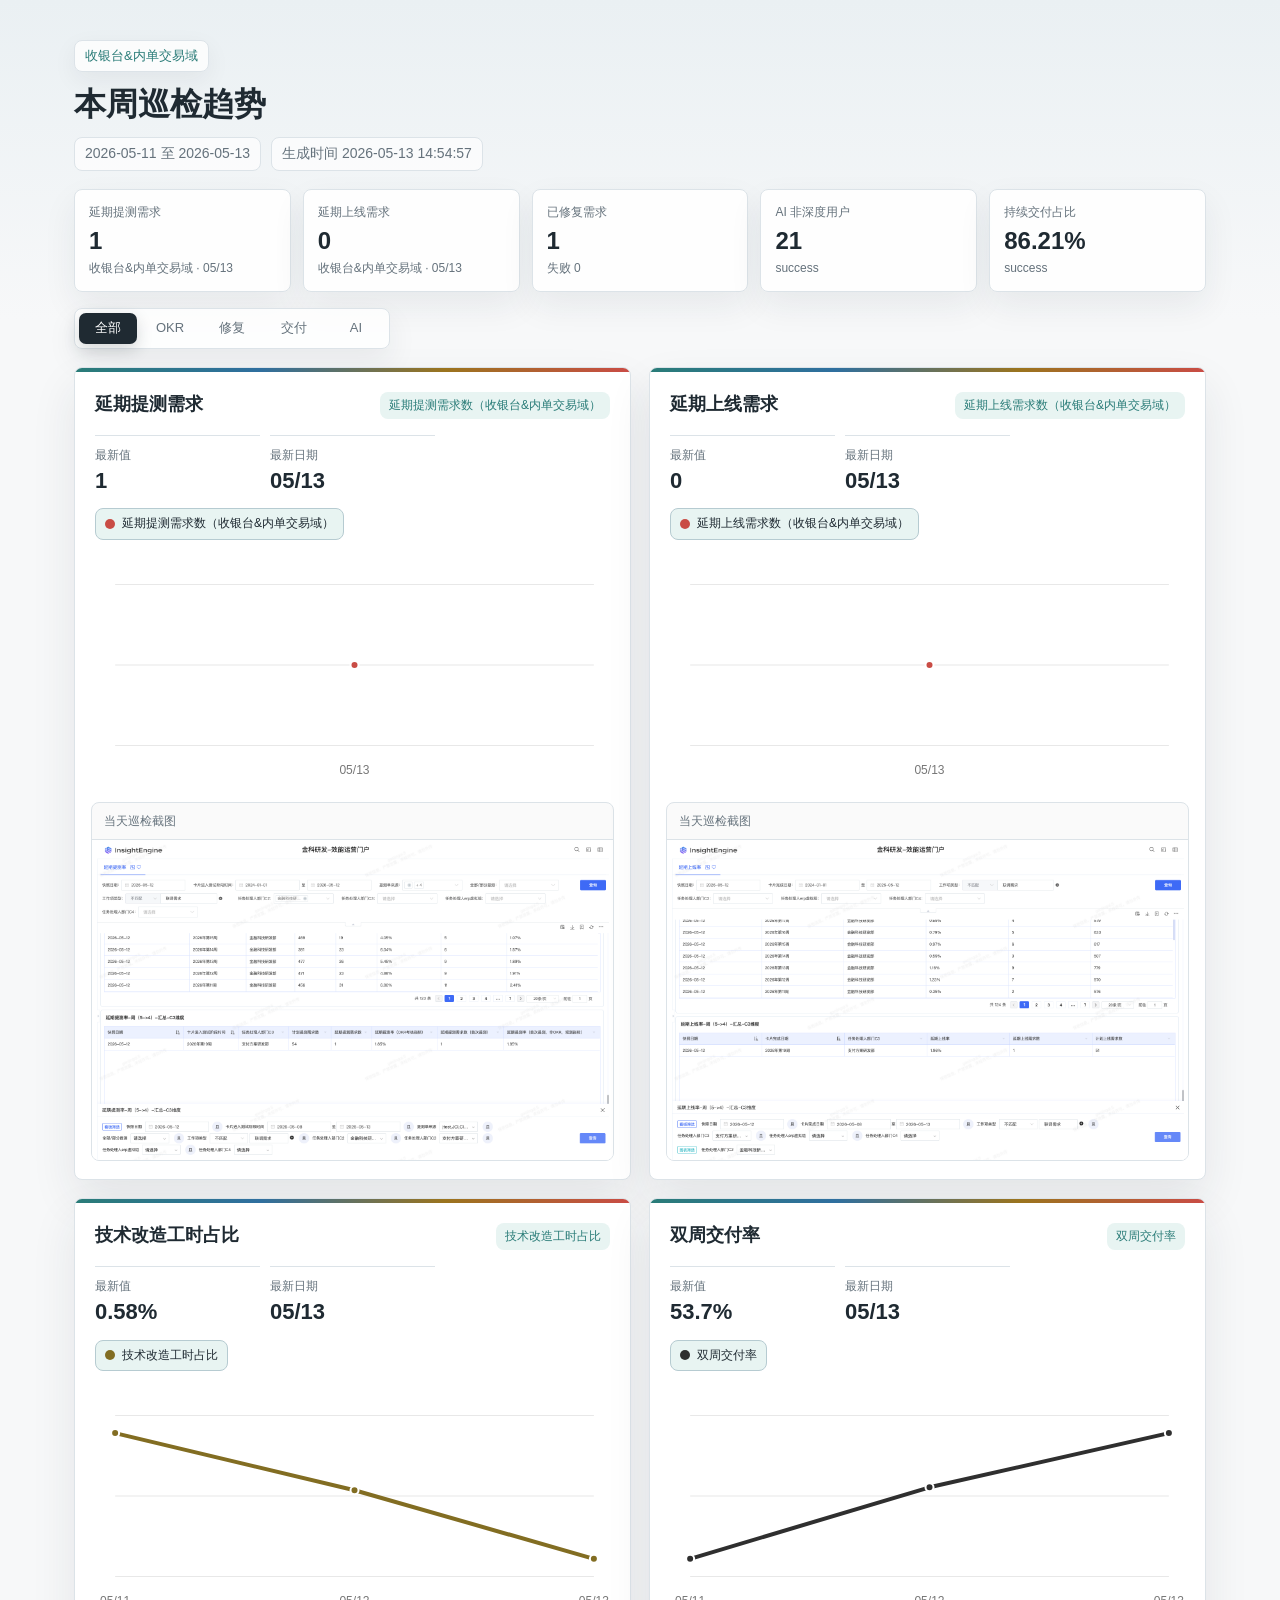
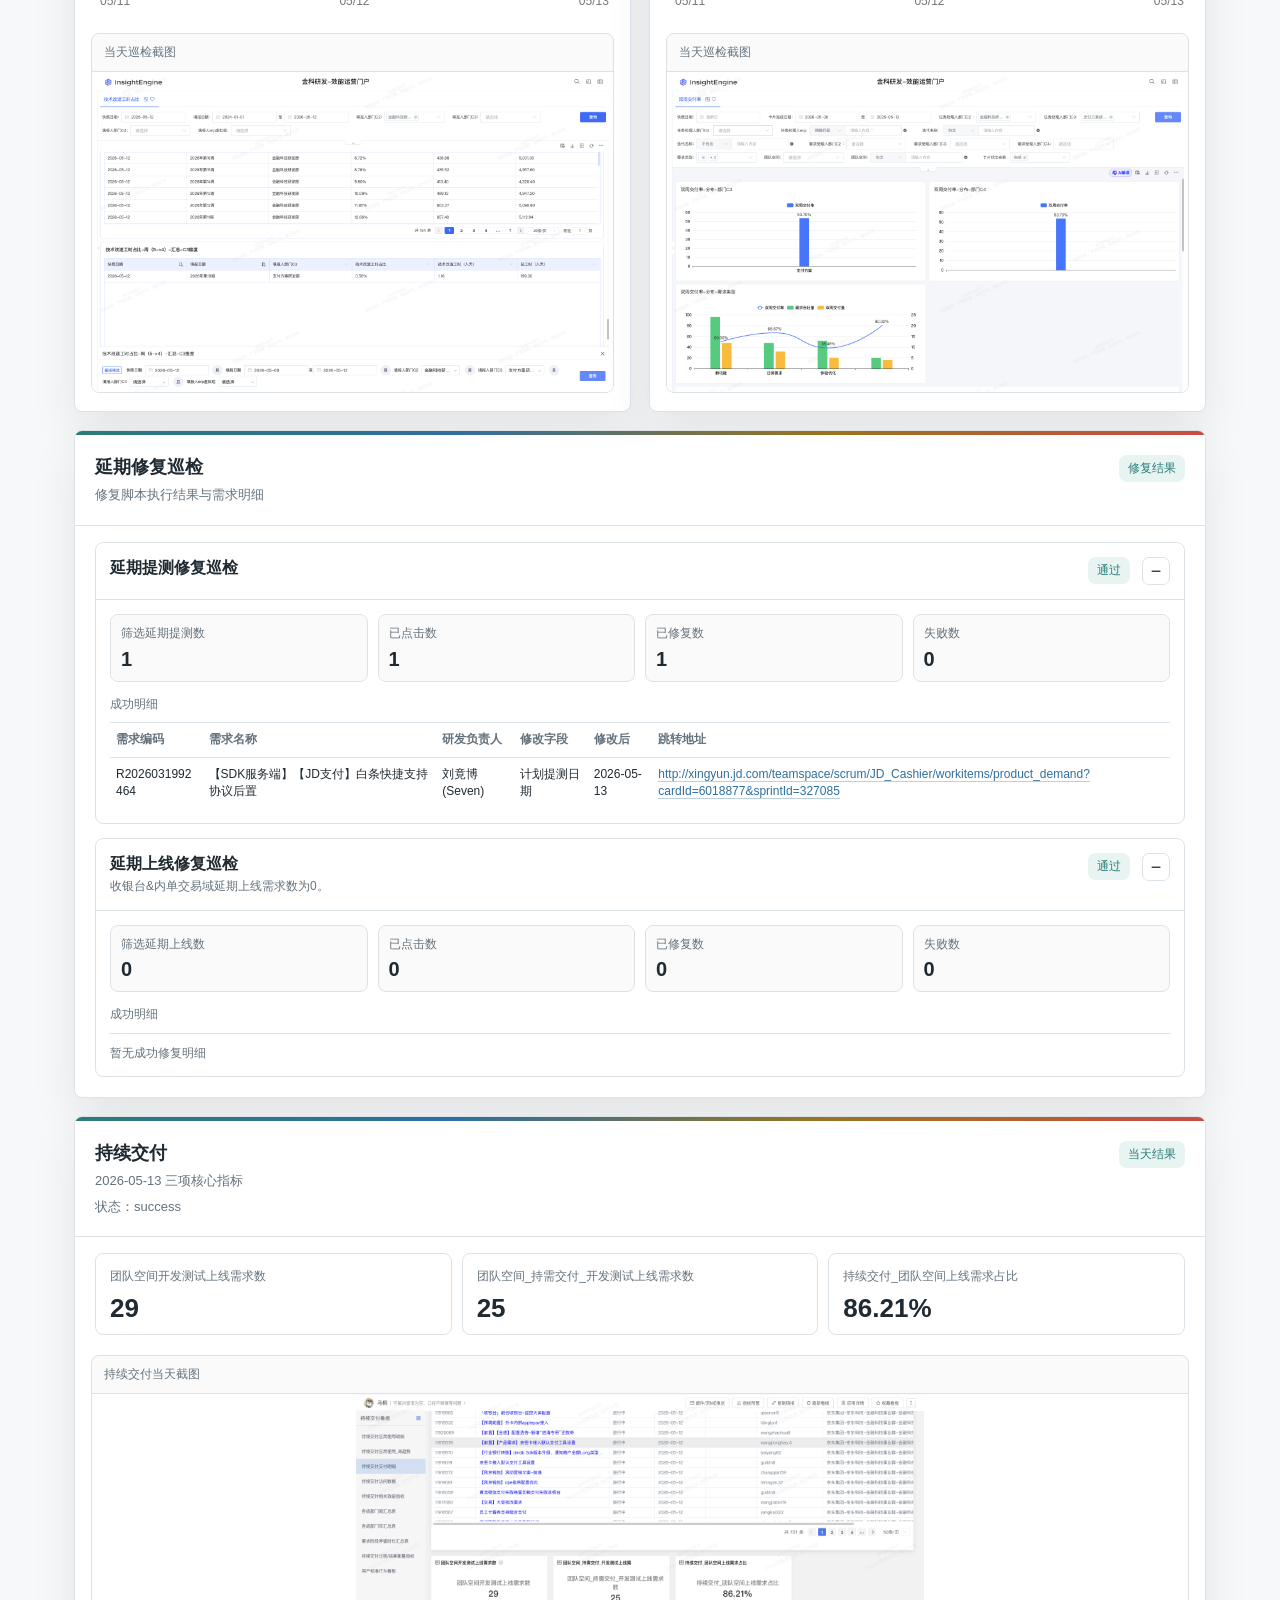
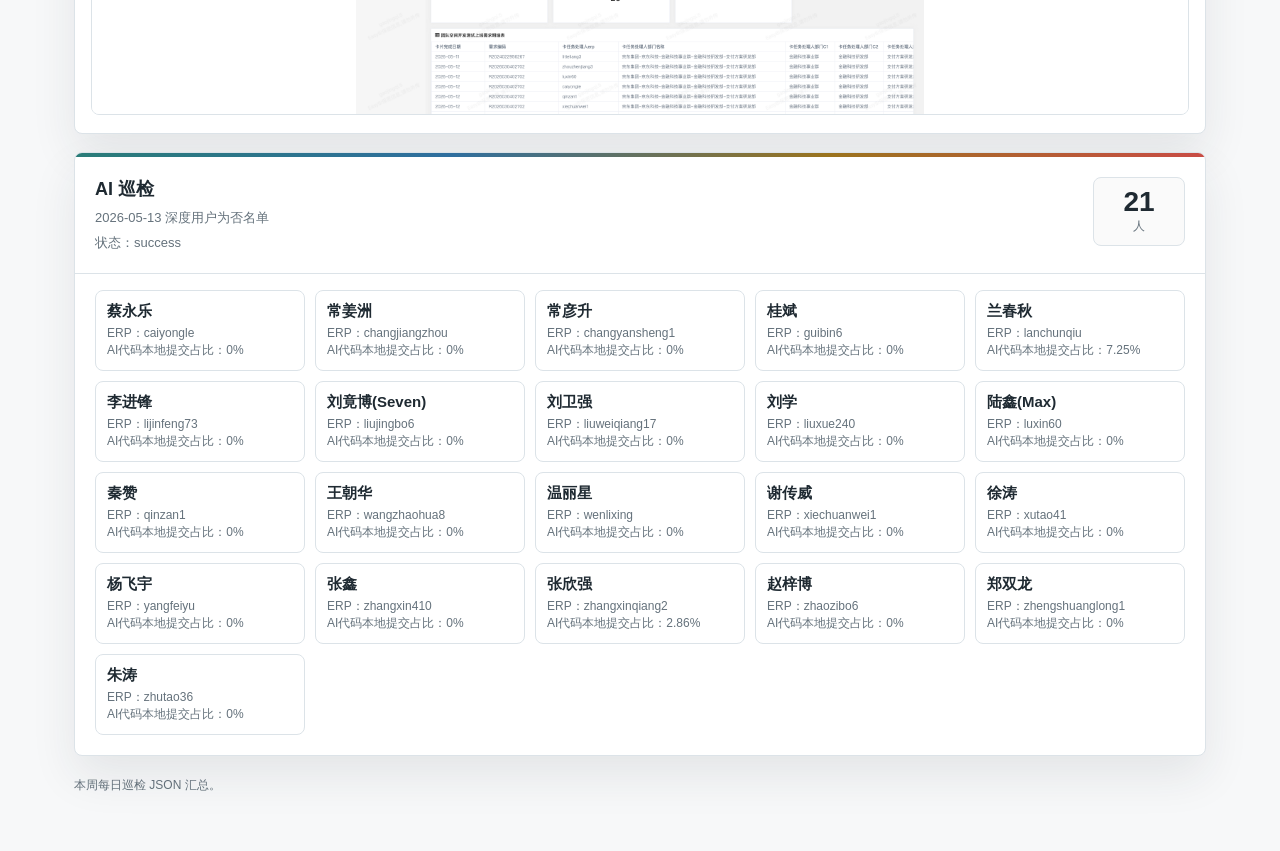
==== commit 69438478: "测试" ====
--- a/daily-inspection-skill/index.html
+++ b/daily-inspection-skill/index.html
@@ -1090,7 +1090,7 @@
     }
   ],
   "inspection_date": "2026-05-13",
-  "generated_at": "2026-05-13 11:27:45",
+  "generated_at": "2026-05-13 14:54:57",
   "repair_inspections": [
     {
       "repair_type": "delayed_test",
@@ -1104,10 +1104,12 @@
         "triggered": true
       },
       "script": {
-        "status": "skipped",
+        "status": "success",
         "directory": "reschedule-delayed-test ",
-        "returncode": null,
-        "error": "本次聚合使用 --skip-repair，未执行修复脚本。"
+        "returncode": 0,
+        "started_at": "2026-05-13 14:54:57",
+        "finished_at": "2026-05-13 14:56:09",
+        "error": ""
       },
       "json_file": "reschedule-delayed-test /history/2026-05-13.json",
       "json_exists": true,
@@ -1156,10 +1158,12 @@
         "triggered": true
       },
       "script": {
-        "status": "skipped",
+        "status": "success",
         "directory": "repair-delayed-launch",
-        "returncode": null,
-        "error": "本次聚合使用 --skip-repair，未执行修复脚本。"
+        "returncode": 0,
+        "started_at": "2026-05-13 14:56:09",
+        "finished_at": "2026-05-13 14:57:23",
+        "error": ""
       },
       "json_file": "repair-delayed-launch/history/2026-05-13.json",
       "json_exists": true,
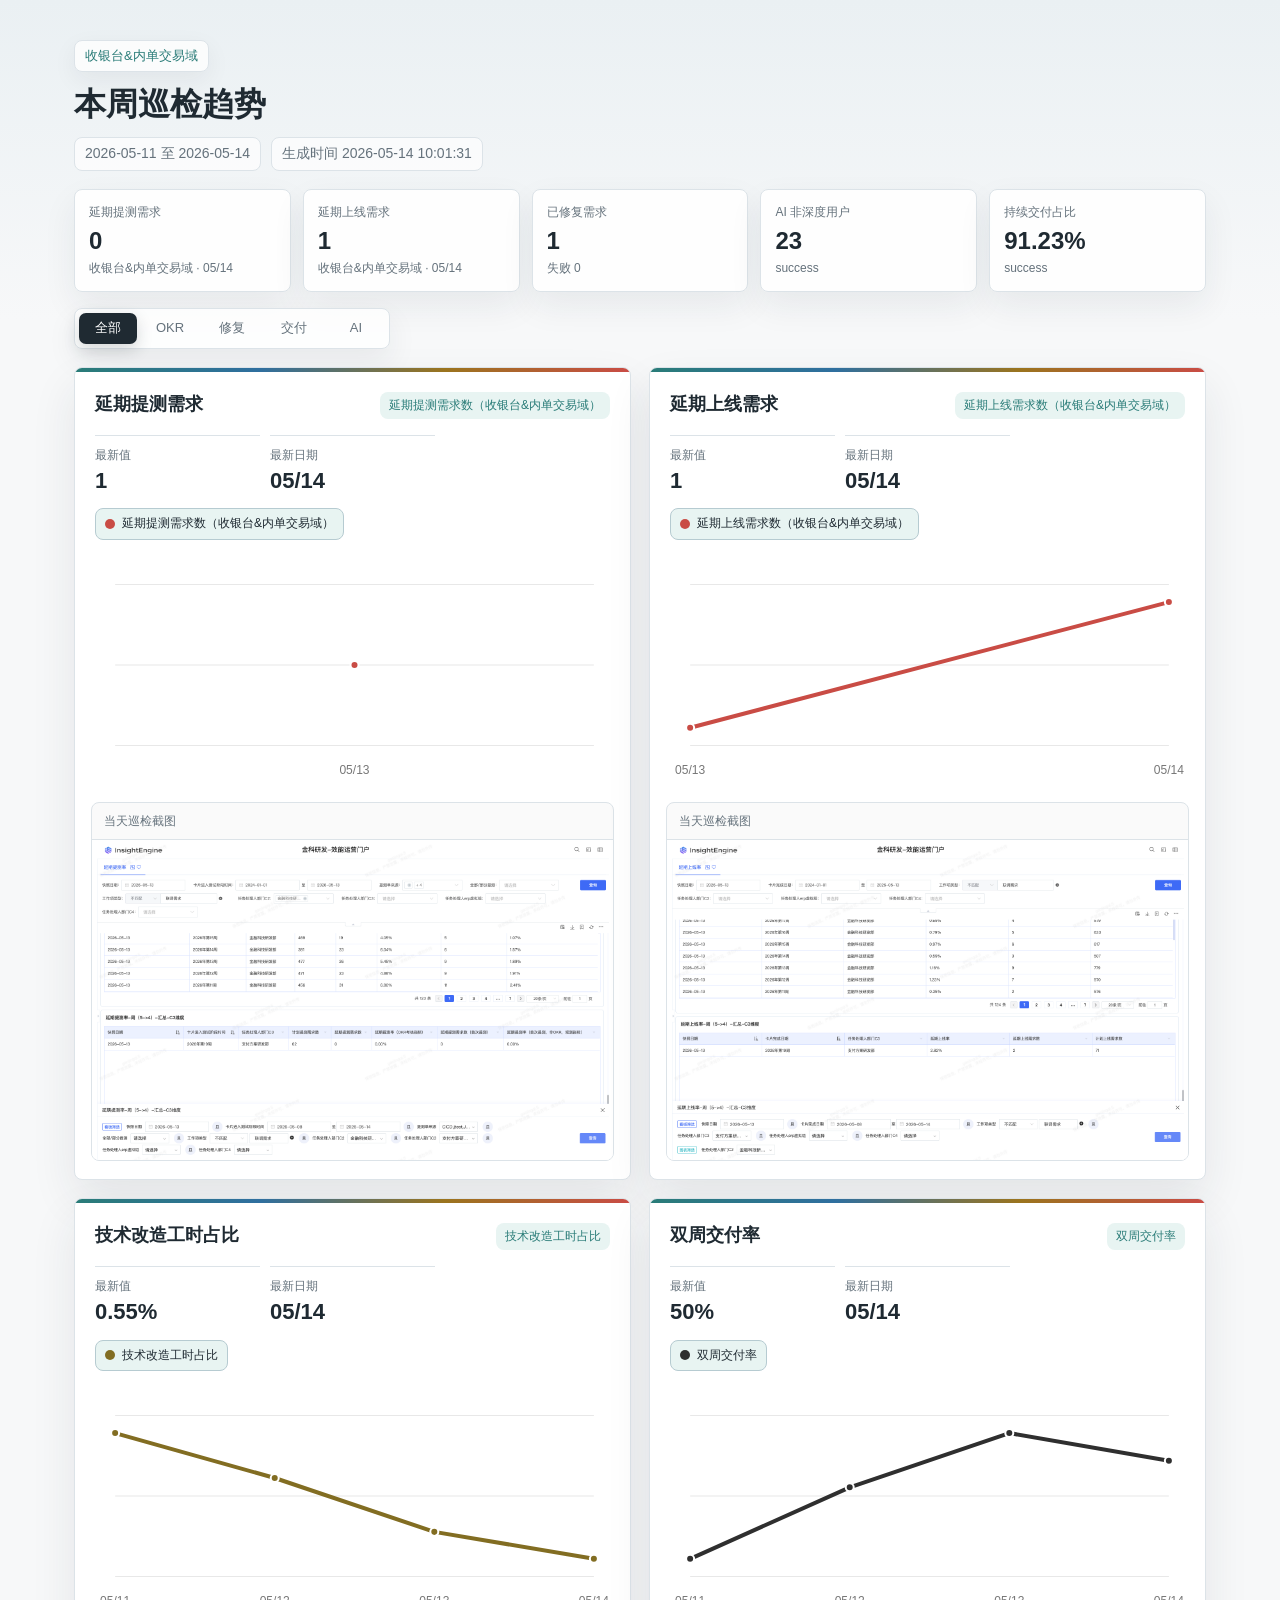
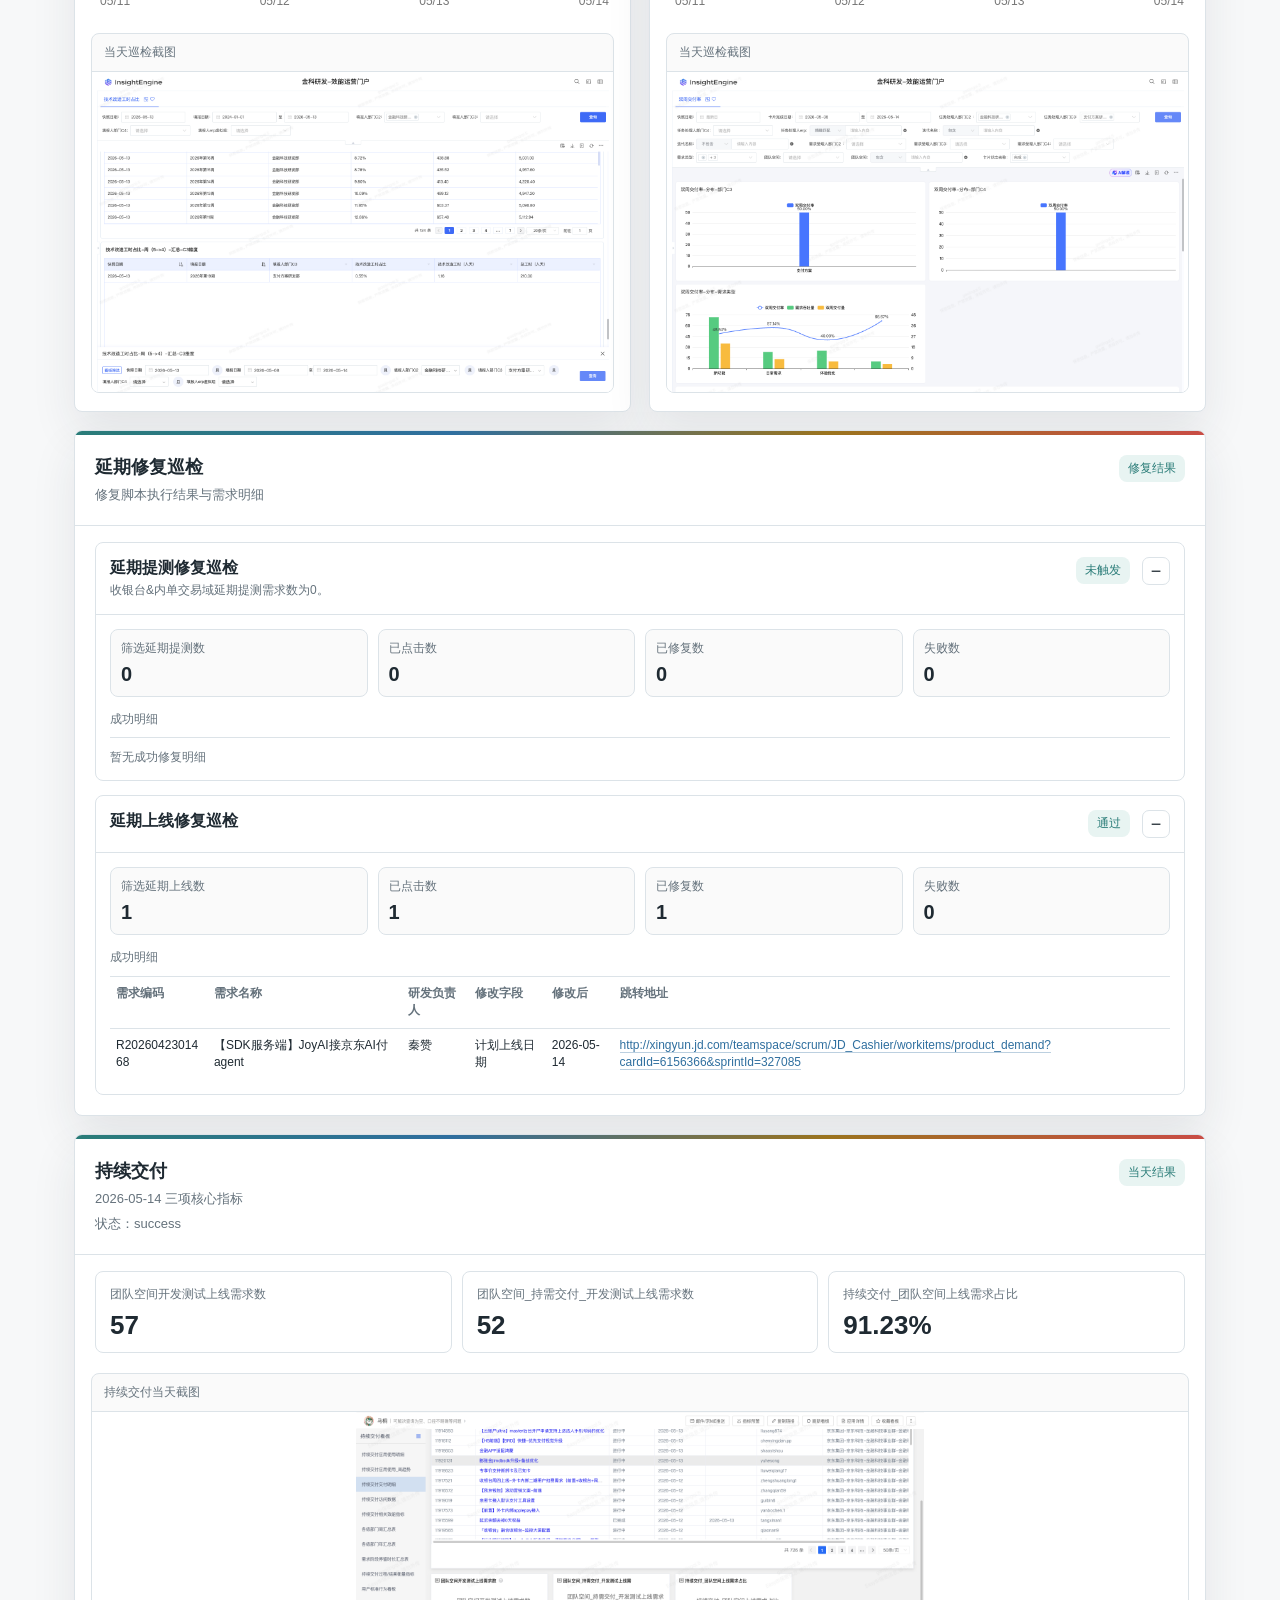
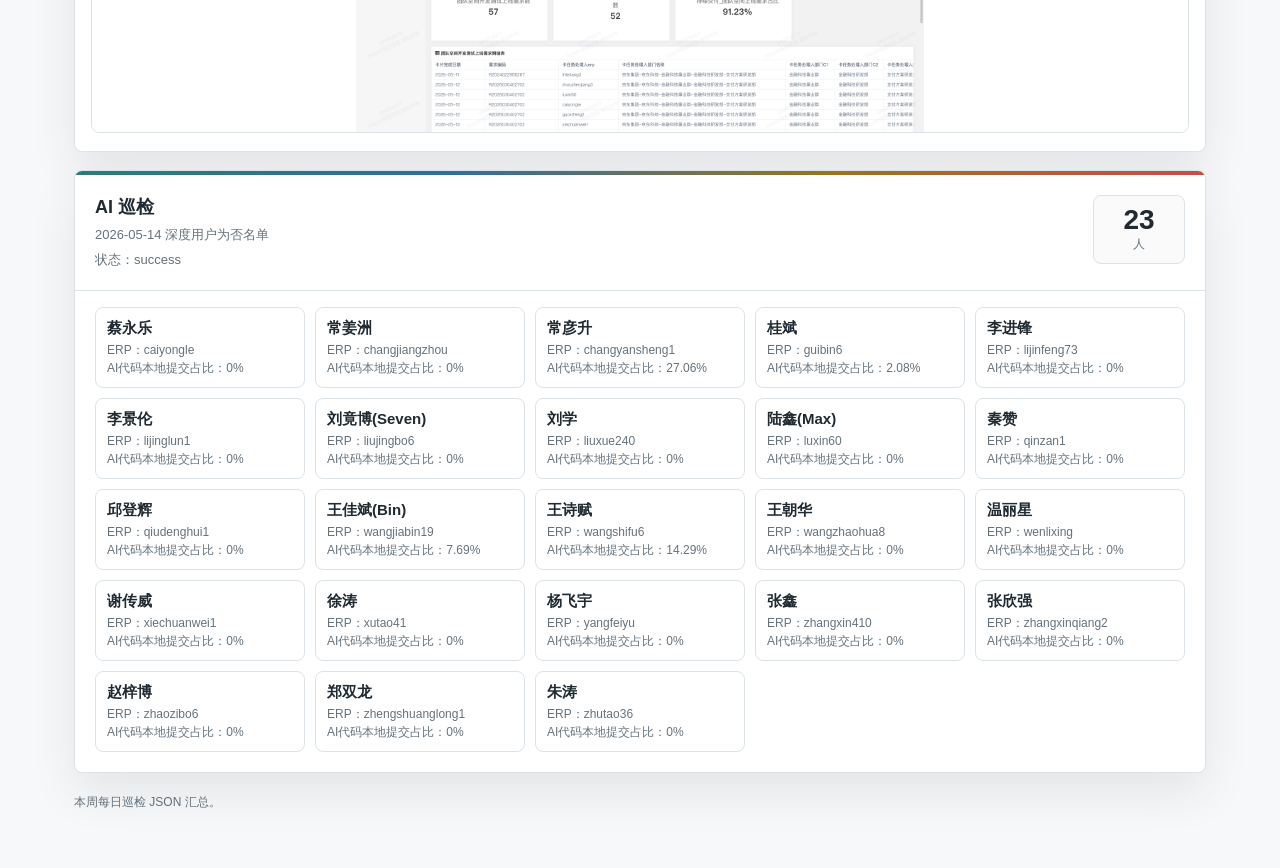
==== commit 7c58903b: "巡检" ====
--- a/daily-inspection-skill/index.html
+++ b/daily-inspection-skill/index.html
@@ -828,7 +828,7 @@
   "display_domain": "收银台&内单交易域",
   "time_range": {
     "start_date": "2026-05-11",
-    "end_date": "2026-05-13"
+    "end_date": "2026-05-14"
   },
   "status": "success",
   "indicators": [
@@ -839,7 +839,7 @@
       "department_c3": "支付方案研发部",
       "time_range": {
         "start_date": "2026-05-11",
-        "end_date": "2026-05-13"
+        "end_date": "2026-05-14"
       },
       "status": "success",
       "focus_metric_key": "delay_test_rate_okr",
@@ -859,6 +859,11 @@
             "date": "2026-05-13",
             "value": 54,
             "unit": "count"
+          },
+          {
+            "date": "2026-05-14",
+            "value": 62,
+            "unit": "count"
           }
         ],
         "delayed_test_requirements": [
@@ -875,6 +880,11 @@
           {
             "date": "2026-05-13",
             "value": 1,
+            "unit": "count"
+          },
+          {
+            "date": "2026-05-14",
+            "value": 0,
             "unit": "count"
           }
         ],
@@ -892,6 +902,11 @@
           {
             "date": "2026-05-13",
             "value": 1.85,
+            "unit": "%"
+          },
+          {
+            "date": "2026-05-14",
+            "value": 0.0,
             "unit": "%"
           }
         ]
@@ -912,7 +927,7 @@
       "department_c3": "支付方案研发部",
       "time_range": {
         "start_date": "2026-05-11",
-        "end_date": "2026-05-13"
+        "end_date": "2026-05-14"
       },
       "status": "success",
       "focus_metric_key": "delay_online_rate",
@@ -932,6 +947,11 @@
             "date": "2026-05-13",
             "value": 51,
             "unit": "count"
+          },
+          {
+            "date": "2026-05-14",
+            "value": 71,
+            "unit": "count"
           }
         ],
         "delayed_online_requirements": [
@@ -948,6 +968,11 @@
           {
             "date": "2026-05-13",
             "value": 1,
+            "unit": "count"
+          },
+          {
+            "date": "2026-05-14",
+            "value": 2,
             "unit": "count"
           }
         ],
@@ -965,6 +990,11 @@
           {
             "date": "2026-05-13",
             "value": 1.96,
+            "unit": "%"
+          },
+          {
+            "date": "2026-05-14",
+            "value": 2.82,
             "unit": "%"
           }
         ]
@@ -985,7 +1015,7 @@
       "department_c3": "支付方案研发部",
       "time_range": {
         "start_date": "2026-05-11",
-        "end_date": "2026-05-13"
+        "end_date": "2026-05-14"
       },
       "status": "success",
       "focus_metric_key": "technical_refactor_working_hours_rate",
@@ -1005,6 +1035,11 @@
             "date": "2026-05-13",
             "value": 199.0,
             "unit": "hour"
+          },
+          {
+            "date": "2026-05-14",
+            "value": 210.0,
+            "unit": "hour"
           }
         ],
         "technical_refactor_working_hours": [
@@ -1020,6 +1055,11 @@
           },
           {
             "date": "2026-05-13",
+            "value": 1.16,
+            "unit": "hour"
+          },
+          {
+            "date": "2026-05-14",
             "value": 1.16,
             "unit": "hour"
           }
@@ -1038,6 +1078,11 @@
           {
             "date": "2026-05-13",
             "value": 0.58,
+            "unit": "%"
+          },
+          {
+            "date": "2026-05-14",
+            "value": 0.55,
             "unit": "%"
           }
         ]
@@ -1058,7 +1103,7 @@
       "department_c3": "支付方案研发部",
       "time_range": {
         "start_date": "2026-05-11",
-        "end_date": "2026-05-13"
+        "end_date": "2026-05-14"
       },
       "status": "success",
       "focus_metric_key": "biweekly_delivery_rate",
@@ -1078,6 +1123,11 @@
             "date": "2026-05-13",
             "value": 53.7,
             "unit": "%"
+          },
+          {
+            "date": "2026-05-14",
+            "value": 50.0,
+            "unit": "%"
           }
         ]
       },
@@ -1089,101 +1139,96 @@
       }
     }
   ],
-  "inspection_date": "2026-05-13",
-  "generated_at": "2026-05-13 14:54:57",
+  "inspection_date": "2026-05-14",
+  "generated_at": "2026-05-14 10:01:31",
   "repair_inspections": [
     {
       "repair_type": "delayed_test",
       "title": "延期提测修复巡检",
-      "date": "2026-05-13",
+      "date": "2026-05-14",
       "trigger": {
         "indicator_type": "delay_test_rate",
         "metric_key": "delayed_test_requirements",
         "metric_label": "延期提测需求数",
-        "value": 1,
+        "value": 0,
+        "triggered": false
+      },
+      "script": {
+        "status": "not_triggered",
+        "directory": "reschedule-delayed-test",
+        "returncode": null,
+        "error": ""
+      },
+      "json_file": "reschedule-delayed-test/history/2026-05-14.json",
+      "json_exists": false,
+      "summary": {
+        "巡检项": "延期提测率",
+        "巡检日期": "2026-05-14",
+        "筛选延期提测数": 0,
+        "已点击数": 0,
+        "已修复数": 0,
+        "失败数": 0,
+        "巡检状态": "未触发",
+        "成功明细": [],
+        "失败明细": [],
+        "缺失字段明细": [],
+        "备注": [
+          "收银台&内单交易域延期提测需求数为0。"
+        ]
+      }
+    },
+    {
+      "repair_type": "delayed_online",
+      "title": "延期上线修复巡检",
+      "date": "2026-05-14",
+      "trigger": {
+        "indicator_type": "delay_online_rate",
+        "metric_key": "delayed_online_requirements",
+        "metric_label": "延期上线需求数",
+        "value": 2,
         "triggered": true
       },
       "script": {
         "status": "success",
-        "directory": "reschedule-delayed-test ",
+        "directory": "repair-delayed-launch",
         "returncode": 0,
-        "started_at": "2026-05-13 14:54:57",
-        "finished_at": "2026-05-13 14:56:09",
+        "started_at": "2026-05-14 10:01:31",
+        "finished_at": "2026-05-14 10:02:57",
         "error": ""
       },
-      "json_file": "reschedule-delayed-test /history/2026-05-13.json",
+      "json_file": "repair-delayed-launch/history/2026-05-14.json",
       "json_exists": true,
       "summary": {
-        "巡检项": "延期提测率",
-        "巡检日期": "2026-05-13",
-        "数据周期": "2026-05-08 ~ 2026-05-13",
+        "巡检项": "延期上线率",
+        "巡检日期": "2026-05-14",
+        "数据周期": "2026-05-08 ~ 2026-05-14",
         "部门": "支付方案研发部",
         "团队空间": "支付生态研发部",
-        "筛选延期提测数": 1,
+        "筛选延期上线数": 1,
         "已点击数": 1,
         "已修复数": 1,
         "失败数": 0,
         "巡检状态": "通过",
         "成功明细": [
           {
-            "需求编码": "R2026031992464",
-            "需求名称": "【SDK服务端】【JD支付】白条快捷支持协议后置",
+            "需求编码": "R2026042301468",
+            "需求名称": "【SDK服务端】JoyAI接京东AI付agent",
             "团队空间": "支付生态研发部",
-            "是否延期提测": "延期提测",
-            "研发负责人": "刘竟博(Seven)",
-            "修改字段": "计划提测日期",
-            "修改前": "",
-            "修改后": "2026-05-13",
-            "修正后计划提测日期": "2026-05-13",
-            "页面当前值": "2026-05-13",
+            "是否延期上线": "延期上线",
+            "研发负责人": "秦赞",
+            "修改字段": "计划上线日期",
+            "修改前": "2026-05-10",
+            "修改后": "2026-05-14",
+            "修正后计划上线日期": "2026-05-14",
+            "页面当前值": "2026-05-14",
             "是否点击确认": false,
-            "跳转地址": "http://xingyun.jd.com/teamspace/scrum/JD_Cashier/workitems/product_demand?cardId=6018877&sprintId=327085",
-            "modified_at": "2026-05-13 11:24:05"
+            "跳转地址": "http://xingyun.jd.com/teamspace/scrum/JD_Cashier/workitems/product_demand?cardId=6156366&sprintId=327085",
+            "modified_at": "2026-05-14 10:02:56"
           }
         ],
         "失败明细": [],
         "缺失字段明细": [],
         "备注": []
-      }
-    },
-    {
-      "repair_type": "delayed_online",
-      "title": "延期上线修复巡检",
-      "date": "2026-05-13",
-      "trigger": {
-        "indicator_type": "delay_online_rate",
-        "metric_key": "delayed_online_requirements",
-        "metric_label": "延期上线需求数",
-        "value": 1,
-        "triggered": true
-      },
-      "script": {
-        "status": "success",
-        "directory": "repair-delayed-launch",
-        "returncode": 0,
-        "started_at": "2026-05-13 14:56:09",
-        "finished_at": "2026-05-13 14:57:23",
-        "error": ""
-      },
-      "json_file": "repair-delayed-launch/history/2026-05-13.json",
-      "json_exists": true,
-      "summary": {
-        "巡检项": "延期上线率",
-        "巡检日期": "2026-05-13",
-        "数据周期": "2026-05-08 ~ 2026-05-13",
-        "部门": "支付方案研发部",
-        "团队空间": "支付生态研发部",
-        "筛选延期上线数": 0,
-        "已点击数": 0,
-        "已修复数": 0,
-        "失败数": 0,
-        "巡检状态": "通过",
-        "成功明细": [],
-        "失败明细": [],
-        "缺失字段明细": [],
-        "备注": [
-          "收银台&内单交易域延期上线需求数为0。"
-        ]
       }
     }
   ],
@@ -1233,6 +1278,13 @@
               "unit": "count",
               "source": "repair_history",
               "display_domain": "收银台&内单交易域"
+            },
+            {
+              "date": "2026-05-14",
+              "value": 1,
+              "unit": "count",
+              "source": "repair_history",
+              "display_domain": "收银台&内单交易域"
             }
           ],
           "source": "repair_history"
@@ -1267,6 +1319,11 @@
               "date": "2026-05-13",
               "value": 0.58,
               "unit": "%"
+            },
+            {
+              "date": "2026-05-14",
+              "value": 0.55,
+              "unit": "%"
             }
           ]
         }
@@ -1299,6 +1356,11 @@
               "date": "2026-05-13",
               "value": 53.7,
               "unit": "%"
+            },
+            {
+              "date": "2026-05-14",
+              "value": 50.0,
+              "unit": "%"
             }
           ]
         }
@@ -1306,25 +1368,27 @@
     }
   ],
   "ai_inspection": {
-    "date": "2026-05-13",
-    "inspection_date": "2026-05-13",
-    "query_date": "2026-05-12",
+    "date": "2026-05-14",
+    "inspection_date": "2026-05-14",
+    "query_date": "2026-05-13",
     "indicator_type": "ai_non_deep_users",
     "indicator_name": "AI 深度用户占比 - 软开测试岗",
     "status": "success",
-    "count": 21,
+    "count": 23,
     "names": [
       "蔡永乐",
       "常姜洲",
       "常彦升",
       "桂斌",
-      "兰春秋",
       "李进锋",
+      "李景伦",
       "刘竟博(Seven)",
-      "刘卫强",
       "刘学",
       "陆鑫(Max)",
       "秦赞",
+      "邱登辉",
+      "王佳斌(Bin)",
+      "王诗赋",
       "王朝华",
       "温丽星",
       "谢传威",
@@ -1352,19 +1416,13 @@
       {
         "erp": "changyansheng1",
         "name": "常彦升",
-        "ai_code_local_submit_rate": 0.0,
+        "ai_code_local_submit_rate": 27.06,
         "is_deep_user": "否"
       },
       {
         "erp": "guibin6",
         "name": "桂斌",
-        "ai_code_local_submit_rate": 0.0,
-        "is_deep_user": "否"
-      },
-      {
-        "erp": "lanchunqiu",
-        "name": "兰春秋",
-        "ai_code_local_submit_rate": 7.25,
+        "ai_code_local_submit_rate": 2.08,
         "is_deep_user": "否"
       },
       {
@@ -1374,14 +1432,14 @@
         "is_deep_user": "否"
       },
       {
+        "erp": "lijinglun1",
+        "name": "李景伦",
+        "ai_code_local_submit_rate": 0.0,
+        "is_deep_user": "否"
+      },
+      {
         "erp": "liujingbo6",
         "name": "刘竟博(Seven)",
-        "ai_code_local_submit_rate": 0.0,
-        "is_deep_user": "否"
-      },
-      {
-        "erp": "liuweiqiang17",
-        "name": "刘卫强",
         "ai_code_local_submit_rate": 0.0,
         "is_deep_user": "否"
       },
@@ -1404,6 +1462,24 @@
         "is_deep_user": "否"
       },
       {
+        "erp": "qiudenghui1",
+        "name": "邱登辉",
+        "ai_code_local_submit_rate": 0.0,
+        "is_deep_user": "否"
+      },
+      {
+        "erp": "wangjiabin19",
+        "name": "王佳斌(Bin)",
+        "ai_code_local_submit_rate": 7.69,
+        "is_deep_user": "否"
+      },
+      {
+        "erp": "wangshifu6",
+        "name": "王诗赋",
+        "ai_code_local_submit_rate": 14.29,
+        "is_deep_user": "否"
+      },
+      {
         "erp": "wangzhaohua8",
         "name": "王朝华",
         "ai_code_local_submit_rate": 0.0,
@@ -1442,7 +1518,7 @@
       {
         "erp": "zhangxinqiang2",
         "name": "张欣强",
-        "ai_code_local_submit_rate": 2.86,
+        "ai_code_local_submit_rate": 0.0,
         "is_deep_user": "否"
       },
       {
@@ -1466,15 +1542,15 @@
     ]
   },
   "continuous_delivery": {
-    "date": "2026-05-13",
+    "date": "2026-05-14",
     "indicator_type": "continuous_delivery",
     "indicator_name": "持续交付",
     "department_c3": "支付方案研发部",
     "status": "success",
     "metrics": {
-      "team_space_dev_test_online_requirements": 29,
-      "team_space_continuous_delivery_dev_test_online_requirements": 25,
-      "continuous_delivery_team_space_online_requirement_rate": 86.21
+      "team_space_dev_test_online_requirements": 57,
+      "team_space_continuous_delivery_dev_test_online_requirements": 52,
+      "continuous_delivery_team_space_online_requirement_rate": 91.23
     },
     "unit": {
       "team_space_dev_test_online_requirements": "count",
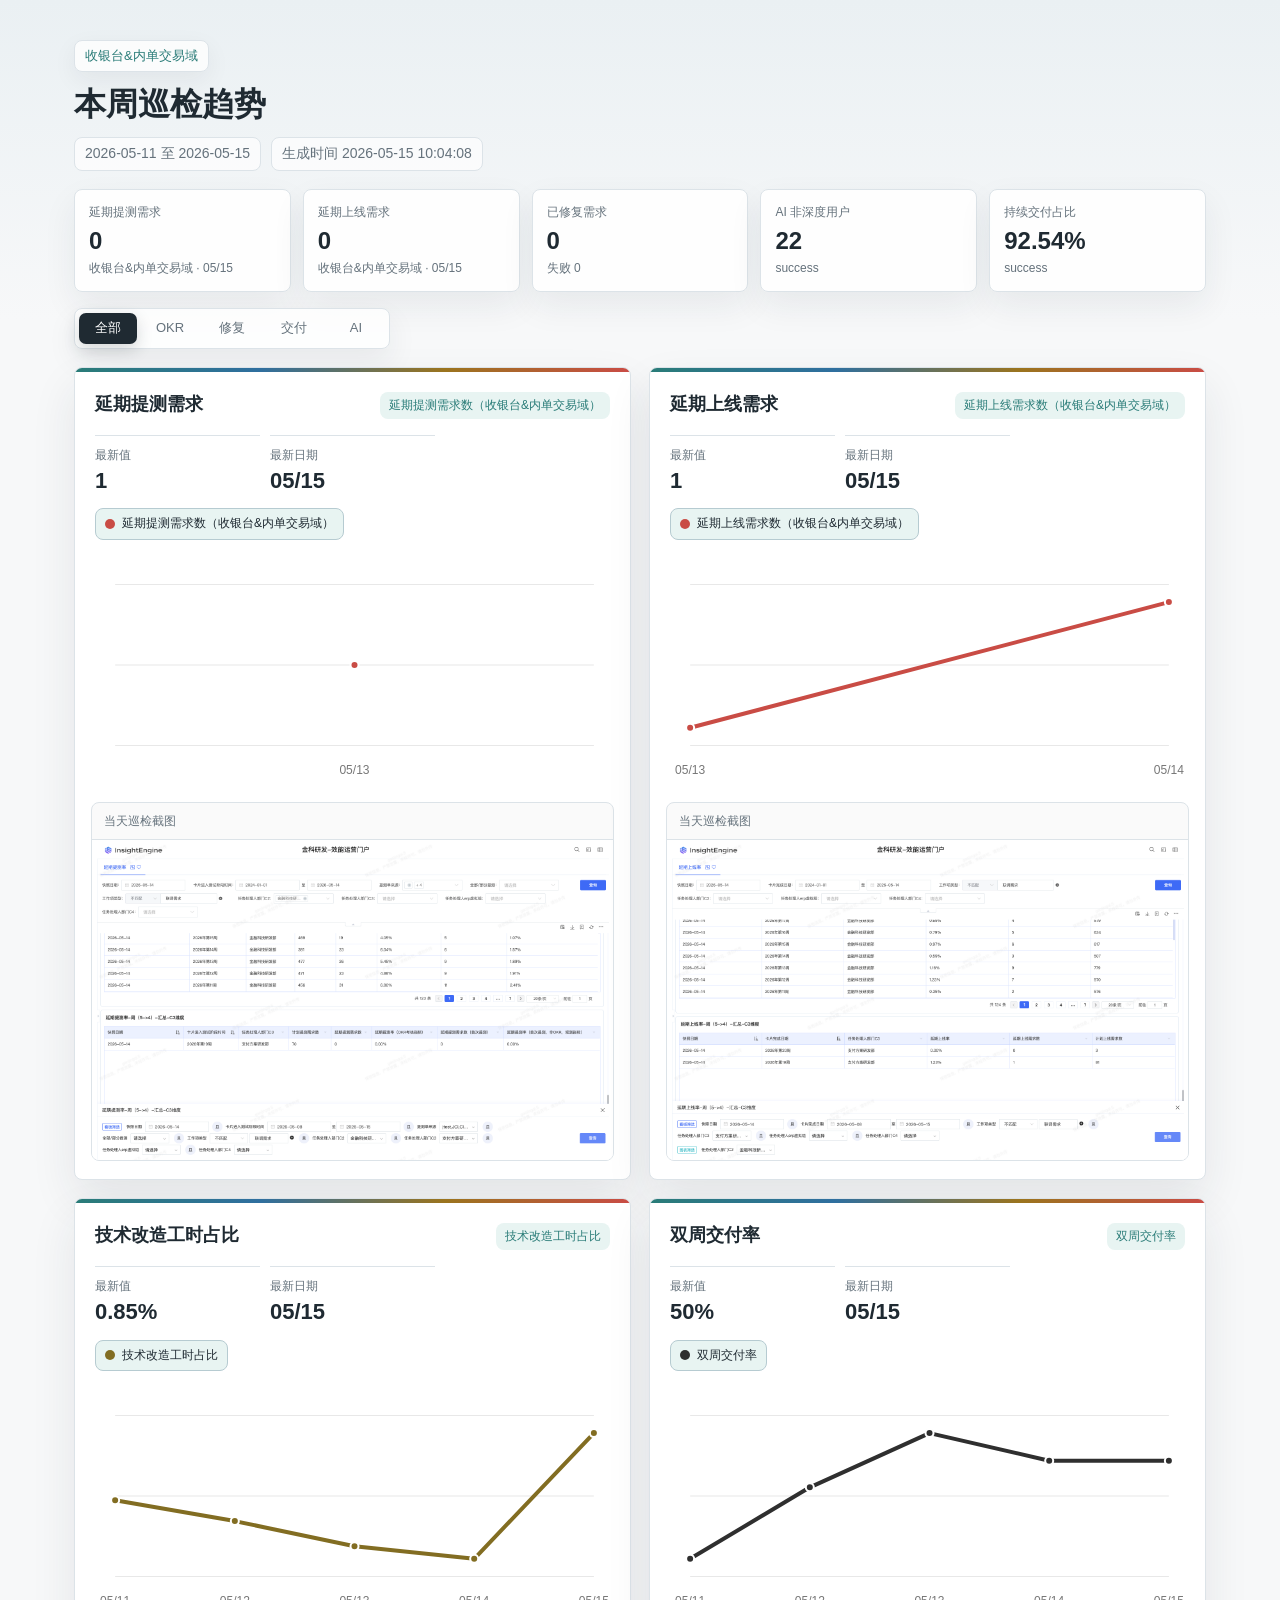
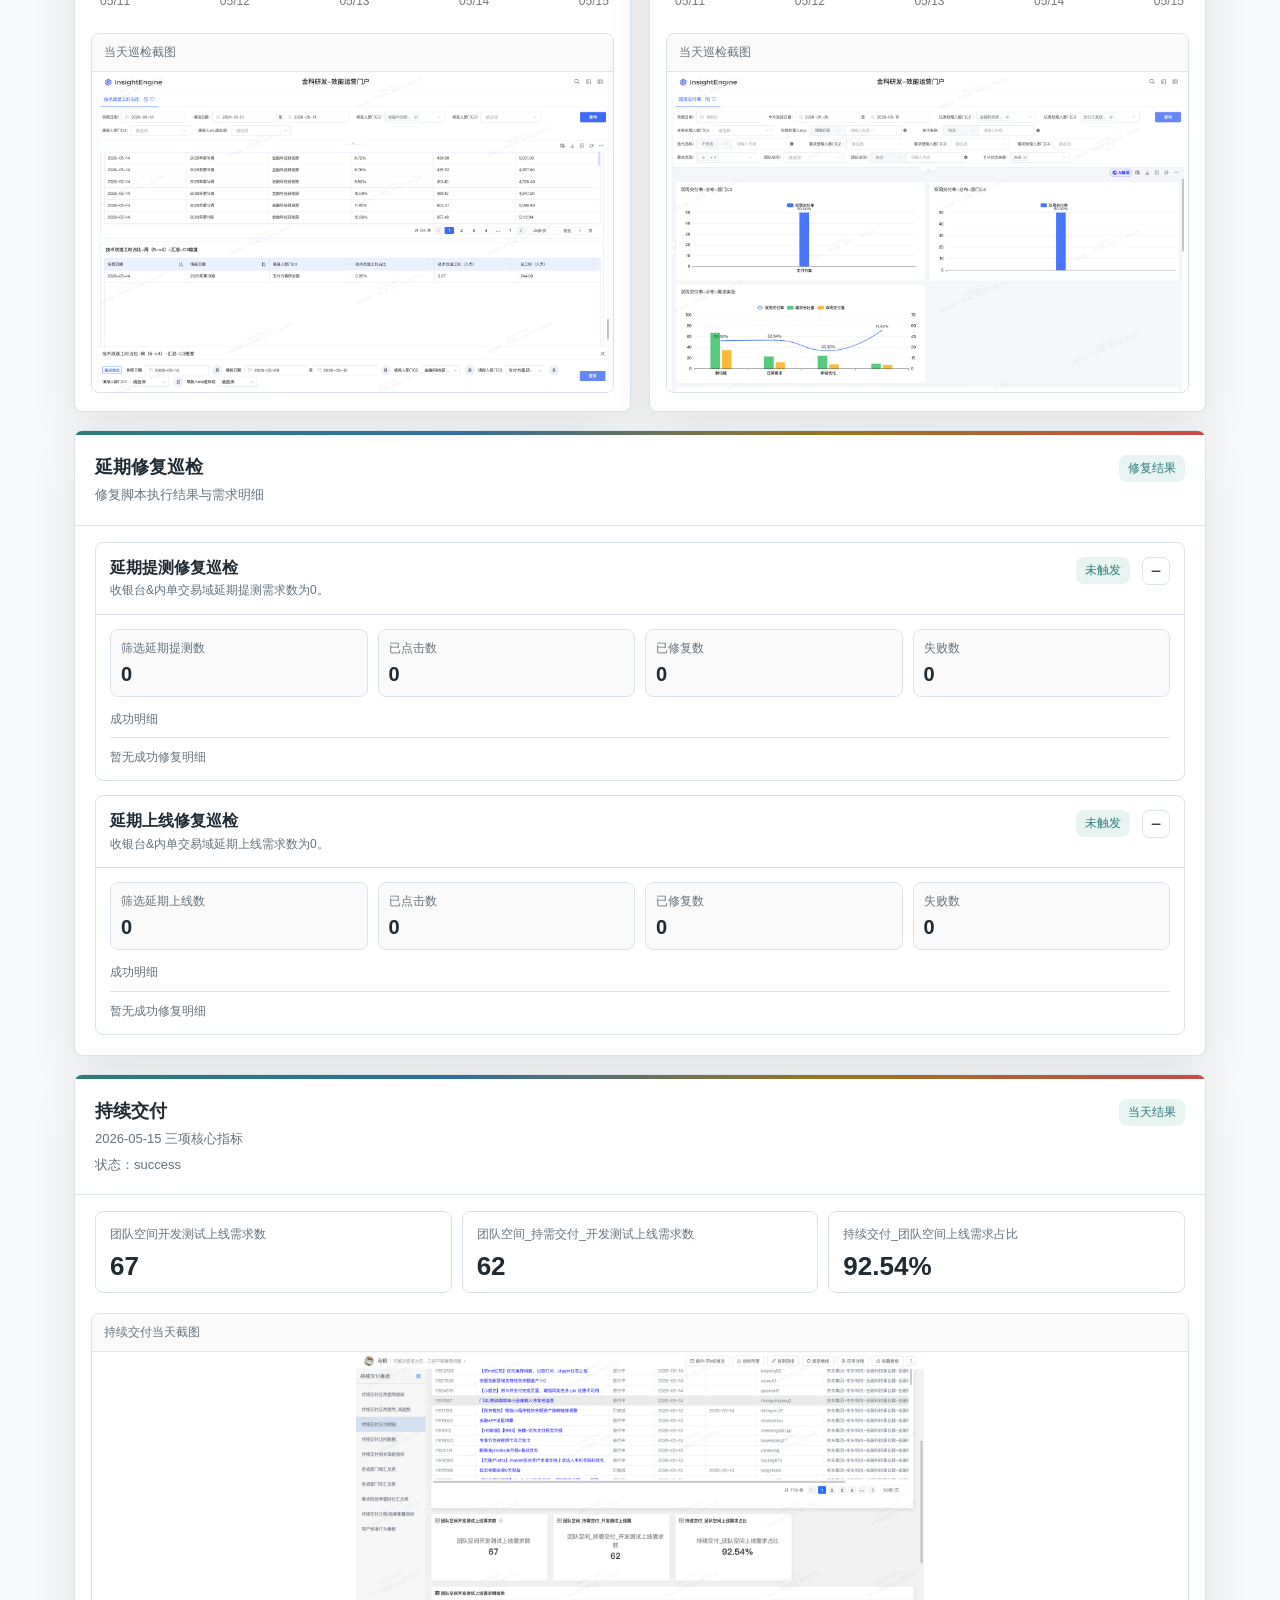
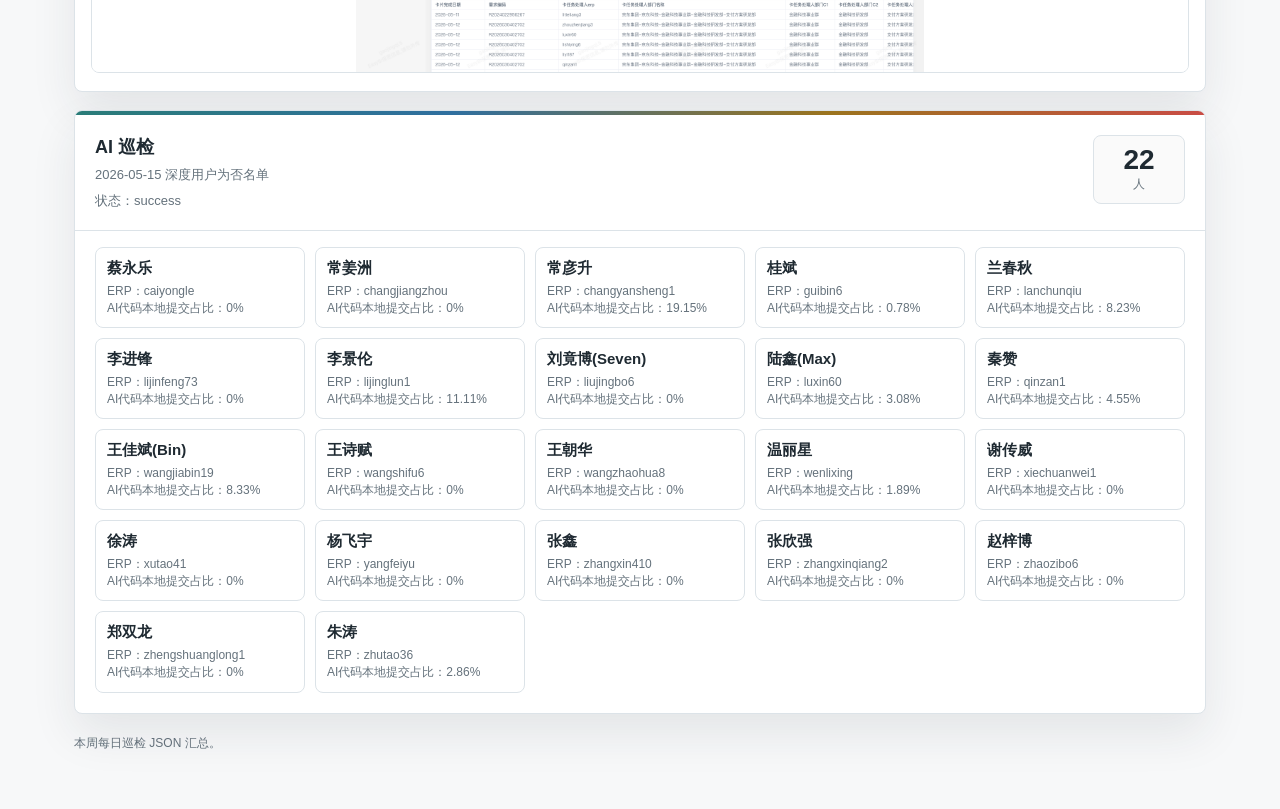
==== commit 61d7df2b: "5.15巡检" ====
--- a/daily-inspection-skill/index.html
+++ b/daily-inspection-skill/index.html
@@ -783,6 +783,24 @@
       }
     }
   </style>
+
+  <script async src="https://www.googletagmanager.com/gtag/js?id=G-EVZVKTJKWK"></script>
+  <script>
+    window.dataLayer = window.dataLayer || [];
+    function gtag(){dataLayer.push(arguments);}
+    gtag("js", new Date());
+    gtag("config", "G-EVZVKTJKWK");
+    document.addEventListener("click", (event) => {
+      const target = event.target instanceof Element ? event.target.closest("a[href]") : null;
+      if (!target || typeof gtag !== "function") return;
+      const url = new URL(target.getAttribute("href"), window.location.href);
+      gtag("event", url.hostname === window.location.hostname ? "click_internal_link" : "click_external_link", {
+        link_url: url.href,
+        link_text: (target.textContent || target.getAttribute("aria-label") || "").trim().slice(0, 100),
+        page_path: window.location.pathname
+      });
+    });
+  </script>
 </head>
 <body>
   <main>
@@ -828,7 +846,7 @@
   "display_domain": "收银台&内单交易域",
   "time_range": {
     "start_date": "2026-05-11",
-    "end_date": "2026-05-14"
+    "end_date": "2026-05-15"
   },
   "status": "success",
   "indicators": [
@@ -839,7 +857,7 @@
       "department_c3": "支付方案研发部",
       "time_range": {
         "start_date": "2026-05-11",
-        "end_date": "2026-05-14"
+        "end_date": "2026-05-15"
       },
       "status": "success",
       "focus_metric_key": "delay_test_rate_okr",
@@ -864,6 +882,11 @@
             "date": "2026-05-14",
             "value": 62,
             "unit": "count"
+          },
+          {
+            "date": "2026-05-15",
+            "value": 70,
+            "unit": "count"
           }
         ],
         "delayed_test_requirements": [
@@ -884,6 +907,11 @@
           },
           {
             "date": "2026-05-14",
+            "value": 0,
+            "unit": "count"
+          },
+          {
+            "date": "2026-05-15",
             "value": 0,
             "unit": "count"
           }
@@ -906,6 +934,11 @@
           },
           {
             "date": "2026-05-14",
+            "value": 0.0,
+            "unit": "%"
+          },
+          {
+            "date": "2026-05-15",
             "value": 0.0,
             "unit": "%"
           }
@@ -927,7 +960,7 @@
       "department_c3": "支付方案研发部",
       "time_range": {
         "start_date": "2026-05-11",
-        "end_date": "2026-05-14"
+        "end_date": "2026-05-15"
       },
       "status": "success",
       "focus_metric_key": "delay_online_rate",
@@ -952,6 +985,11 @@
             "date": "2026-05-14",
             "value": 71,
             "unit": "count"
+          },
+          {
+            "date": "2026-05-15",
+            "value": 3,
+            "unit": "count"
           }
         ],
         "delayed_online_requirements": [
@@ -973,6 +1011,11 @@
           {
             "date": "2026-05-14",
             "value": 2,
+            "unit": "count"
+          },
+          {
+            "date": "2026-05-15",
+            "value": 0,
             "unit": "count"
           }
         ],
@@ -995,6 +1038,11 @@
           {
             "date": "2026-05-14",
             "value": 2.82,
+            "unit": "%"
+          },
+          {
+            "date": "2026-05-15",
+            "value": 0.0,
             "unit": "%"
           }
         ]
@@ -1015,7 +1063,7 @@
       "department_c3": "支付方案研发部",
       "time_range": {
         "start_date": "2026-05-11",
-        "end_date": "2026-05-14"
+        "end_date": "2026-05-15"
       },
       "status": "success",
       "focus_metric_key": "technical_refactor_working_hours_rate",
@@ -1040,6 +1088,11 @@
             "date": "2026-05-14",
             "value": 210.0,
             "unit": "hour"
+          },
+          {
+            "date": "2026-05-15",
+            "value": 244.0,
+            "unit": "hour"
           }
         ],
         "technical_refactor_working_hours": [
@@ -1061,6 +1114,11 @@
           {
             "date": "2026-05-14",
             "value": 1.16,
+            "unit": "hour"
+          },
+          {
+            "date": "2026-05-15",
+            "value": 2.07,
             "unit": "hour"
           }
         ],
@@ -1083,6 +1141,11 @@
           {
             "date": "2026-05-14",
             "value": 0.55,
+            "unit": "%"
+          },
+          {
+            "date": "2026-05-15",
+            "value": 0.85,
             "unit": "%"
           }
         ]
@@ -1103,7 +1166,7 @@
       "department_c3": "支付方案研发部",
       "time_range": {
         "start_date": "2026-05-11",
-        "end_date": "2026-05-14"
+        "end_date": "2026-05-15"
       },
       "status": "success",
       "focus_metric_key": "biweekly_delivery_rate",
@@ -1128,6 +1191,11 @@
             "date": "2026-05-14",
             "value": 50.0,
             "unit": "%"
+          },
+          {
+            "date": "2026-05-15",
+            "value": 50.0,
+            "unit": "%"
           }
         ]
       },
@@ -1139,13 +1207,13 @@
       }
     }
   ],
-  "inspection_date": "2026-05-14",
-  "generated_at": "2026-05-14 10:01:31",
+  "inspection_date": "2026-05-15",
+  "generated_at": "2026-05-15 10:04:08",
   "repair_inspections": [
     {
       "repair_type": "delayed_test",
       "title": "延期提测修复巡检",
-      "date": "2026-05-14",
+      "date": "2026-05-15",
       "trigger": {
         "indicator_type": "delay_test_rate",
         "metric_key": "delayed_test_requirements",
@@ -1159,11 +1227,11 @@
         "returncode": null,
         "error": ""
       },
-      "json_file": "reschedule-delayed-test/history/2026-05-14.json",
+      "json_file": "reschedule-delayed-test/history/2026-05-15.json",
       "json_exists": false,
       "summary": {
         "巡检项": "延期提测率",
-        "巡检日期": "2026-05-14",
+        "巡检日期": "2026-05-15",
         "筛选延期提测数": 0,
         "已点击数": 0,
         "已修复数": 0,
@@ -1180,55 +1248,36 @@
     {
       "repair_type": "delayed_online",
       "title": "延期上线修复巡检",
-      "date": "2026-05-14",
+      "date": "2026-05-15",
       "trigger": {
         "indicator_type": "delay_online_rate",
         "metric_key": "delayed_online_requirements",
         "metric_label": "延期上线需求数",
-        "value": 2,
-        "triggered": true
+        "value": 0,
+        "triggered": false
       },
       "script": {
-        "status": "success",
+        "status": "not_triggered",
         "directory": "repair-delayed-launch",
-        "returncode": 0,
-        "started_at": "2026-05-14 10:01:31",
-        "finished_at": "2026-05-14 10:02:57",
+        "returncode": null,
         "error": ""
       },
-      "json_file": "repair-delayed-launch/history/2026-05-14.json",
-      "json_exists": true,
+      "json_file": "repair-delayed-launch/history/2026-05-15.json",
+      "json_exists": false,
       "summary": {
         "巡检项": "延期上线率",
-        "巡检日期": "2026-05-14",
-        "数据周期": "2026-05-08 ~ 2026-05-14",
-        "部门": "支付方案研发部",
-        "团队空间": "支付生态研发部",
-        "筛选延期上线数": 1,
-        "已点击数": 1,
-        "已修复数": 1,
+        "巡检日期": "2026-05-15",
+        "筛选延期上线数": 0,
+        "已点击数": 0,
+        "已修复数": 0,
         "失败数": 0,
-        "巡检状态": "通过",
-        "成功明细": [
-          {
-            "需求编码": "R2026042301468",
-            "需求名称": "【SDK服务端】JoyAI接京东AI付agent",
-            "团队空间": "支付生态研发部",
-            "是否延期上线": "延期上线",
-            "研发负责人": "秦赞",
-            "修改字段": "计划上线日期",
-            "修改前": "2026-05-10",
-            "修改后": "2026-05-14",
-            "修正后计划上线日期": "2026-05-14",
-            "页面当前值": "2026-05-14",
-            "是否点击确认": false,
-            "跳转地址": "http://xingyun.jd.com/teamspace/scrum/JD_Cashier/workitems/product_demand?cardId=6156366&sprintId=327085",
-            "modified_at": "2026-05-14 10:02:56"
-          }
-        ],
+        "巡检状态": "未触发",
+        "成功明细": [],
         "失败明细": [],
         "缺失字段明细": [],
-        "备注": []
+        "备注": [
+          "收银台&内单交易域延期上线需求数为0。"
+        ]
       }
     }
   ],
@@ -1324,6 +1373,11 @@
               "date": "2026-05-14",
               "value": 0.55,
               "unit": "%"
+            },
+            {
+              "date": "2026-05-15",
+              "value": 0.85,
+              "unit": "%"
             }
           ]
         }
@@ -1361,6 +1415,11 @@
               "date": "2026-05-14",
               "value": 50.0,
               "unit": "%"
+            },
+            {
+              "date": "2026-05-15",
+              "value": 50.0,
+              "unit": "%"
             }
           ]
         }
@@ -1368,25 +1427,24 @@
     }
   ],
   "ai_inspection": {
-    "date": "2026-05-14",
-    "inspection_date": "2026-05-14",
-    "query_date": "2026-05-13",
+    "date": "2026-05-15",
+    "inspection_date": "2026-05-15",
+    "query_date": "2026-05-14",
     "indicator_type": "ai_non_deep_users",
     "indicator_name": "AI 深度用户占比 - 软开测试岗",
     "status": "success",
-    "count": 23,
+    "count": 22,
     "names": [
       "蔡永乐",
       "常姜洲",
       "常彦升",
       "桂斌",
+      "兰春秋",
       "李进锋",
       "李景伦",
       "刘竟博(Seven)",
-      "刘学",
       "陆鑫(Max)",
       "秦赞",
-      "邱登辉",
       "王佳斌(Bin)",
       "王诗赋",
       "王朝华",
@@ -1416,13 +1474,19 @@
       {
         "erp": "changyansheng1",
         "name": "常彦升",
-        "ai_code_local_submit_rate": 27.06,
+        "ai_code_local_submit_rate": 19.15,
         "is_deep_user": "否"
       },
       {
         "erp": "guibin6",
         "name": "桂斌",
-        "ai_code_local_submit_rate": 2.08,
+        "ai_code_local_submit_rate": 0.78,
+        "is_deep_user": "否"
+      },
+      {
+        "erp": "lanchunqiu",
+        "name": "兰春秋",
+        "ai_code_local_submit_rate": 8.23,
         "is_deep_user": "否"
       },
       {
@@ -1434,7 +1498,7 @@
       {
         "erp": "lijinglun1",
         "name": "李景伦",
-        "ai_code_local_submit_rate": 0.0,
+        "ai_code_local_submit_rate": 11.11,
         "is_deep_user": "否"
       },
       {
@@ -1444,39 +1508,27 @@
         "is_deep_user": "否"
       },
       {
-        "erp": "liuxue240",
-        "name": "刘学",
-        "ai_code_local_submit_rate": 0.0,
-        "is_deep_user": "否"
-      },
-      {
         "erp": "luxin60",
         "name": "陆鑫(Max)",
-        "ai_code_local_submit_rate": 0.0,
+        "ai_code_local_submit_rate": 3.08,
         "is_deep_user": "否"
       },
       {
         "erp": "qinzan1",
         "name": "秦赞",
-        "ai_code_local_submit_rate": 0.0,
-        "is_deep_user": "否"
-      },
-      {
-        "erp": "qiudenghui1",
-        "name": "邱登辉",
-        "ai_code_local_submit_rate": 0.0,
+        "ai_code_local_submit_rate": 4.55,
         "is_deep_user": "否"
       },
       {
         "erp": "wangjiabin19",
         "name": "王佳斌(Bin)",
-        "ai_code_local_submit_rate": 7.69,
+        "ai_code_local_submit_rate": 8.33,
         "is_deep_user": "否"
       },
       {
         "erp": "wangshifu6",
         "name": "王诗赋",
-        "ai_code_local_submit_rate": 14.29,
+        "ai_code_local_submit_rate": 0.0,
         "is_deep_user": "否"
       },
       {
@@ -1488,7 +1540,7 @@
       {
         "erp": "wenlixing",
         "name": "温丽星",
-        "ai_code_local_submit_rate": 0.0,
+        "ai_code_local_submit_rate": 1.89,
         "is_deep_user": "否"
       },
       {
@@ -1536,21 +1588,21 @@
       {
         "erp": "zhutao36",
         "name": "朱涛",
-        "ai_code_local_submit_rate": 0.0,
+        "ai_code_local_submit_rate": 2.86,
         "is_deep_user": "否"
       }
     ]
   },
   "continuous_delivery": {
-    "date": "2026-05-14",
+    "date": "2026-05-15",
     "indicator_type": "continuous_delivery",
     "indicator_name": "持续交付",
     "department_c3": "支付方案研发部",
     "status": "success",
     "metrics": {
-      "team_space_dev_test_online_requirements": 57,
-      "team_space_continuous_delivery_dev_test_online_requirements": 52,
-      "continuous_delivery_team_space_online_requirement_rate": 91.23
+      "team_space_dev_test_online_requirements": 67,
+      "team_space_continuous_delivery_dev_test_online_requirements": 62,
+      "continuous_delivery_team_space_online_requirement_rate": 92.54
     },
     "unit": {
       "team_space_dev_test_online_requirements": "count",
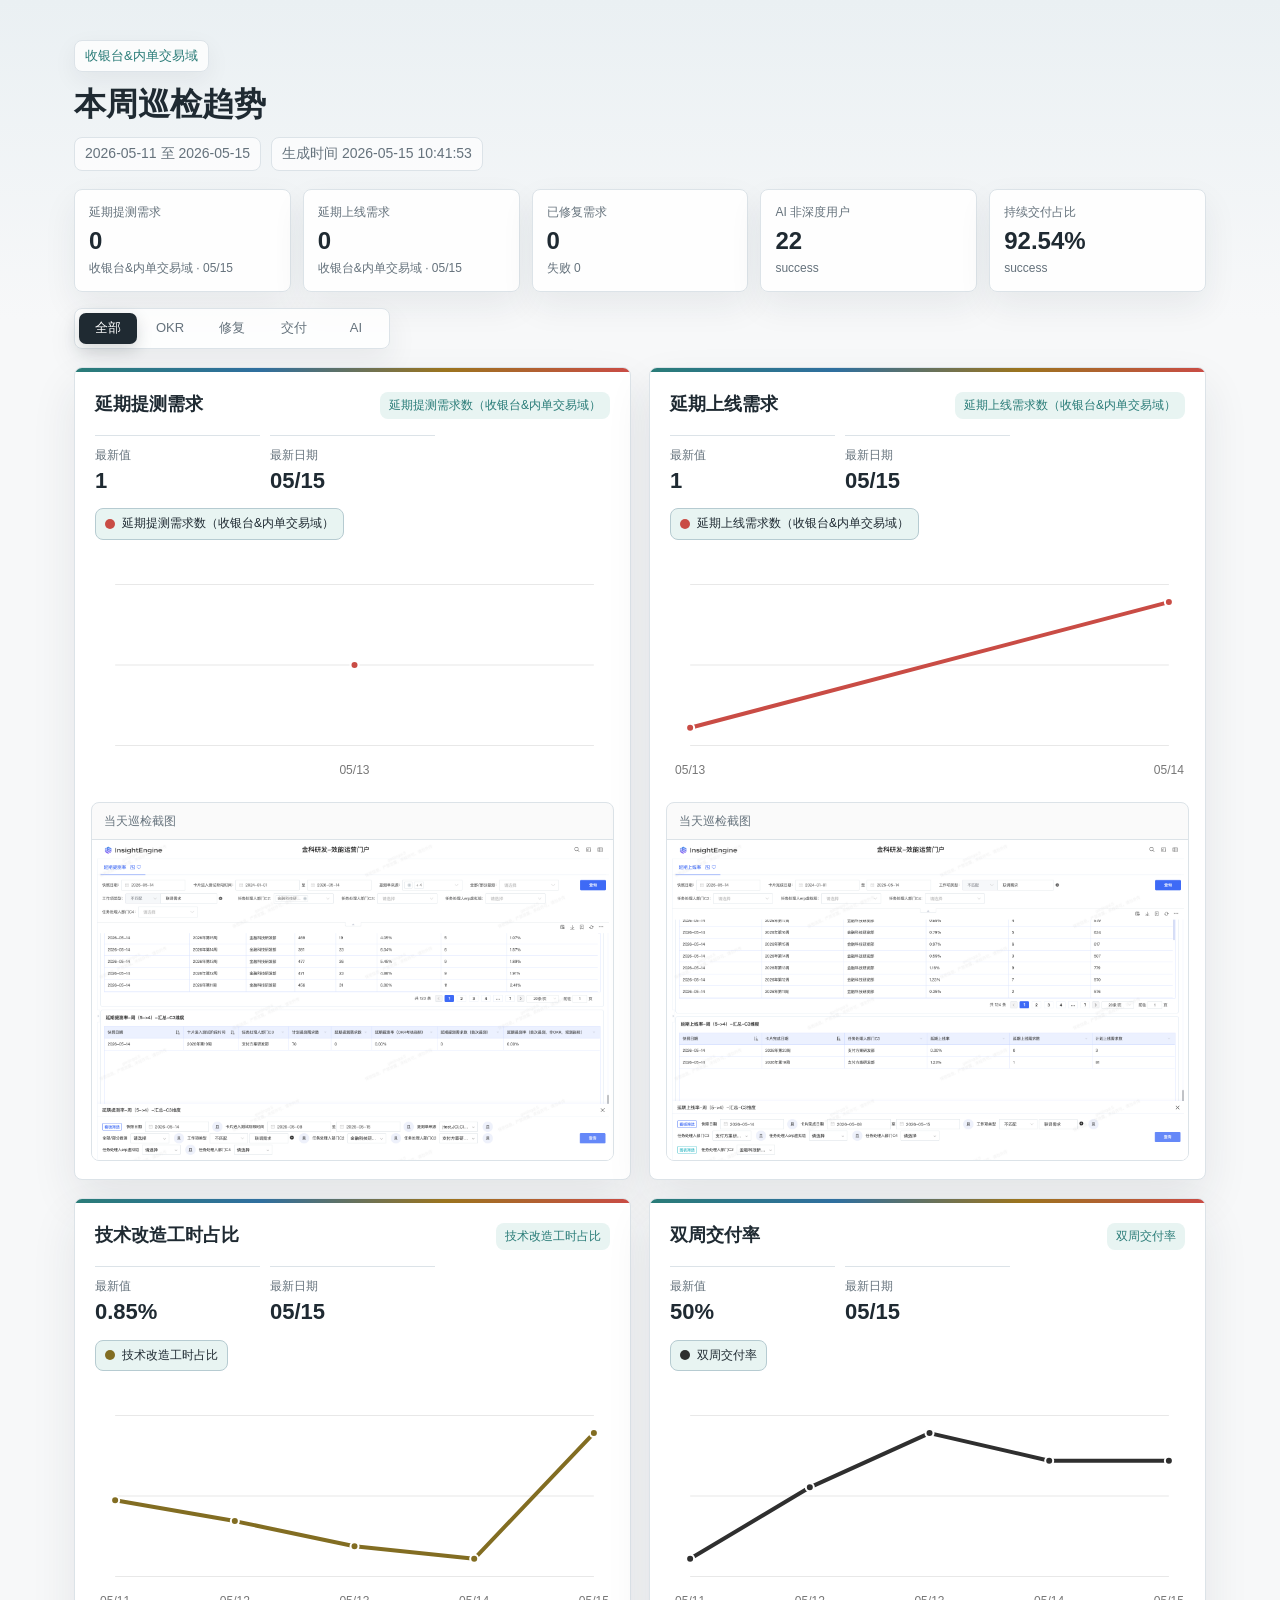
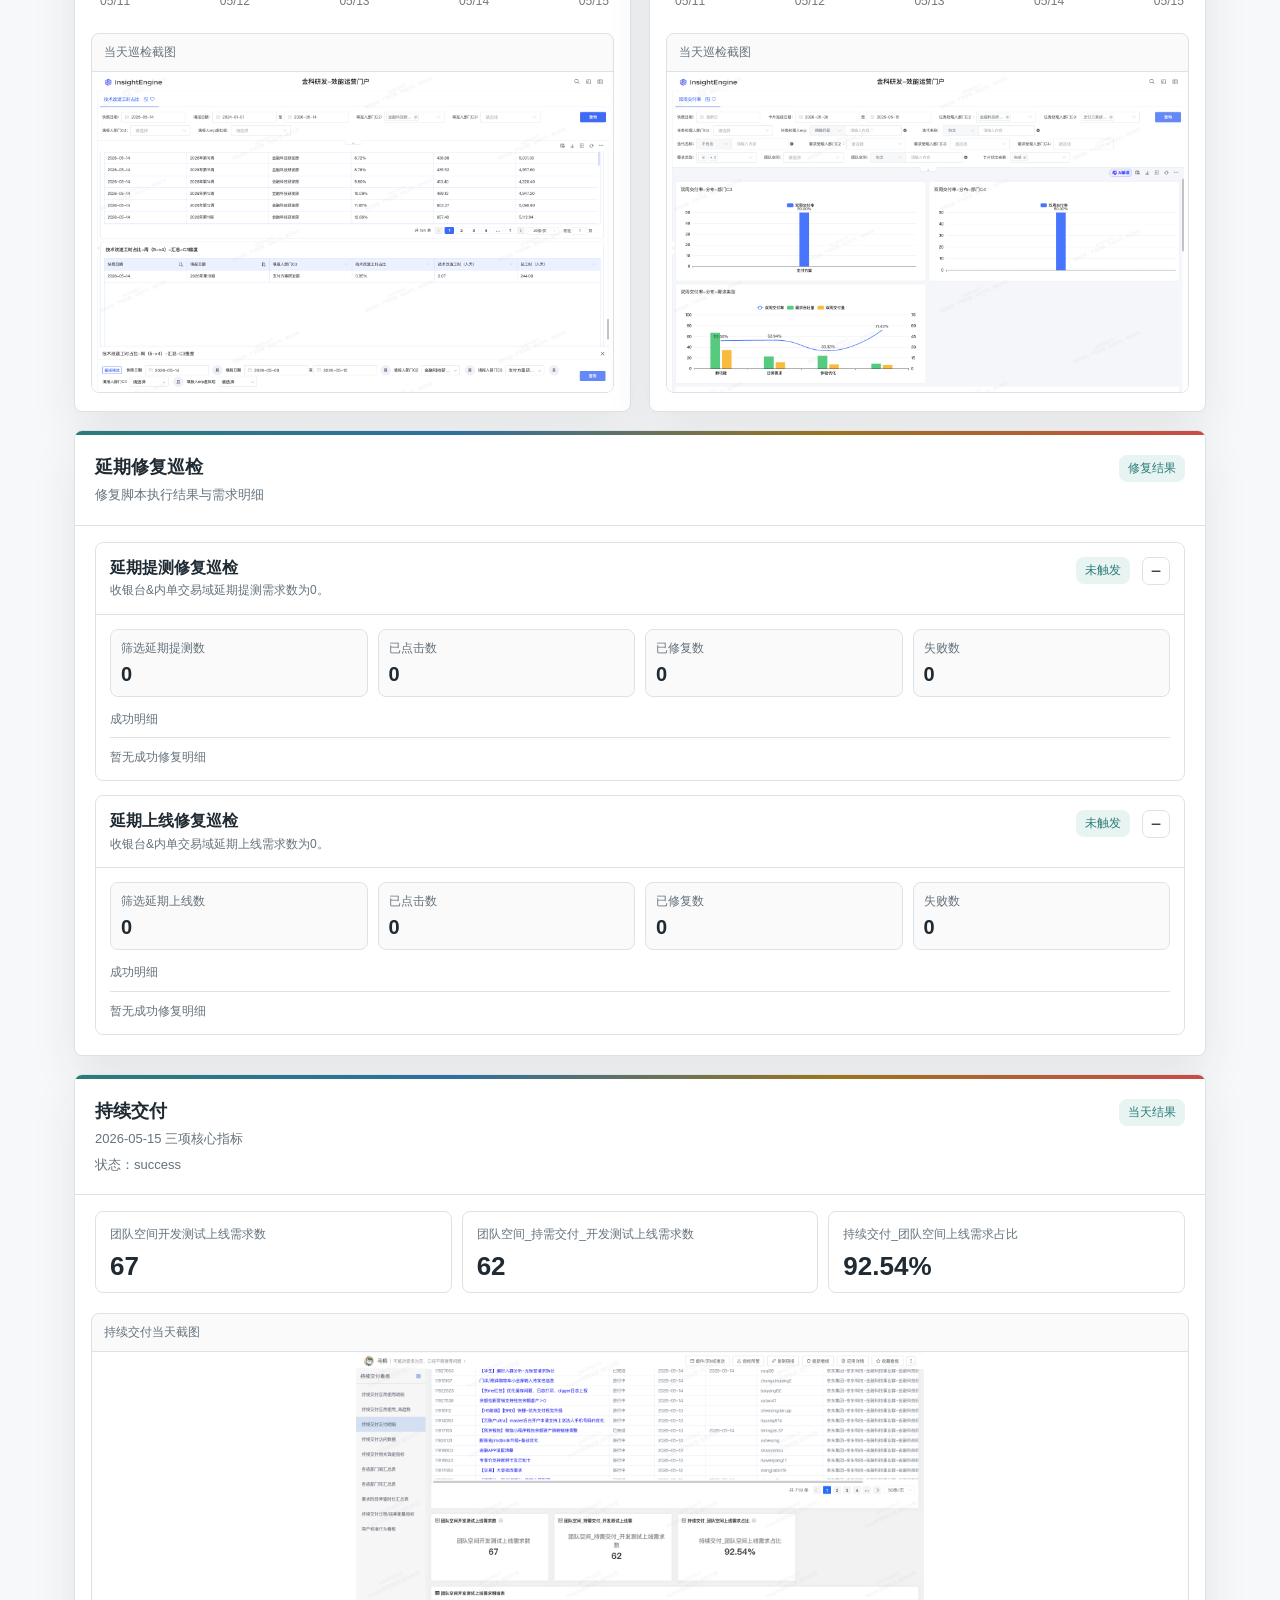
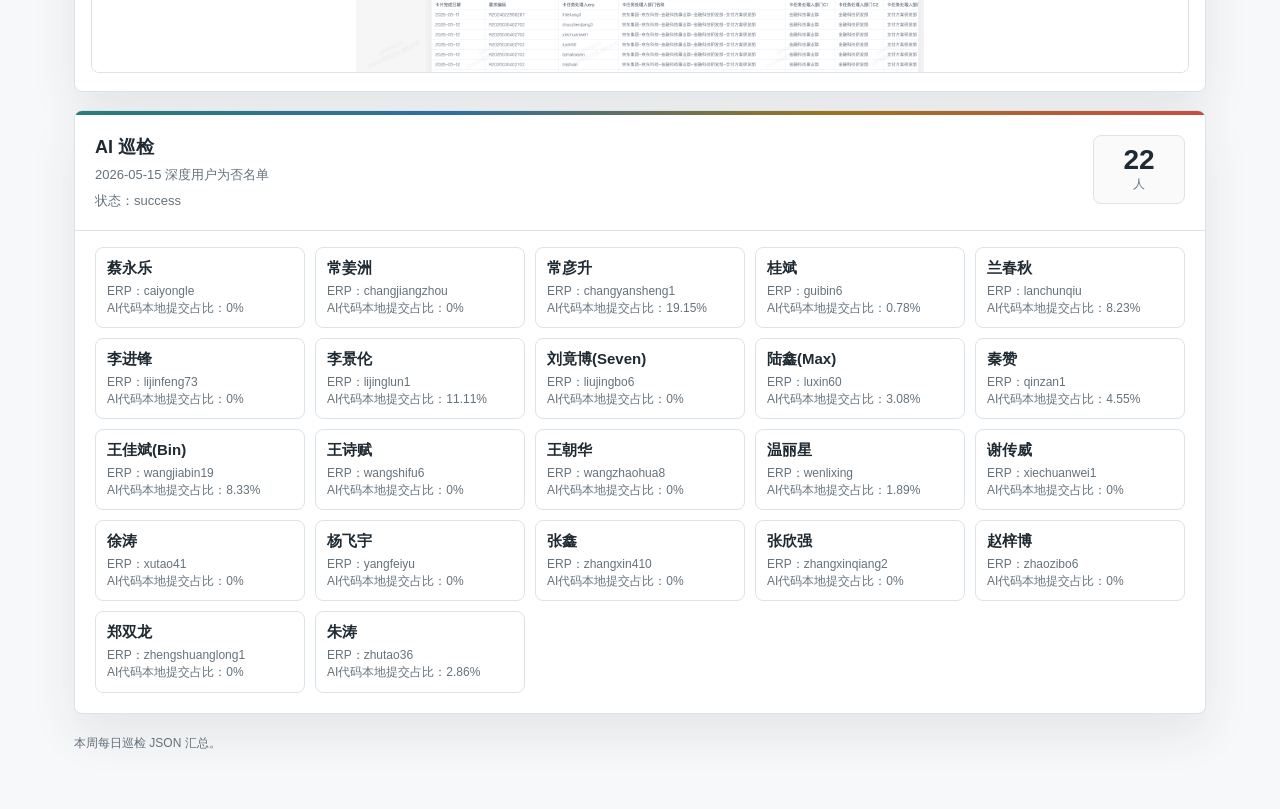
==== commit d12ce86b: "日常巡检" ====
--- a/daily-inspection-skill/index.html
+++ b/daily-inspection-skill/index.html
@@ -1208,7 +1208,7 @@
     }
   ],
   "inspection_date": "2026-05-15",
-  "generated_at": "2026-05-15 10:04:08",
+  "generated_at": "2026-05-15 10:41:53",
   "repair_inspections": [
     {
       "repair_type": "delayed_test",
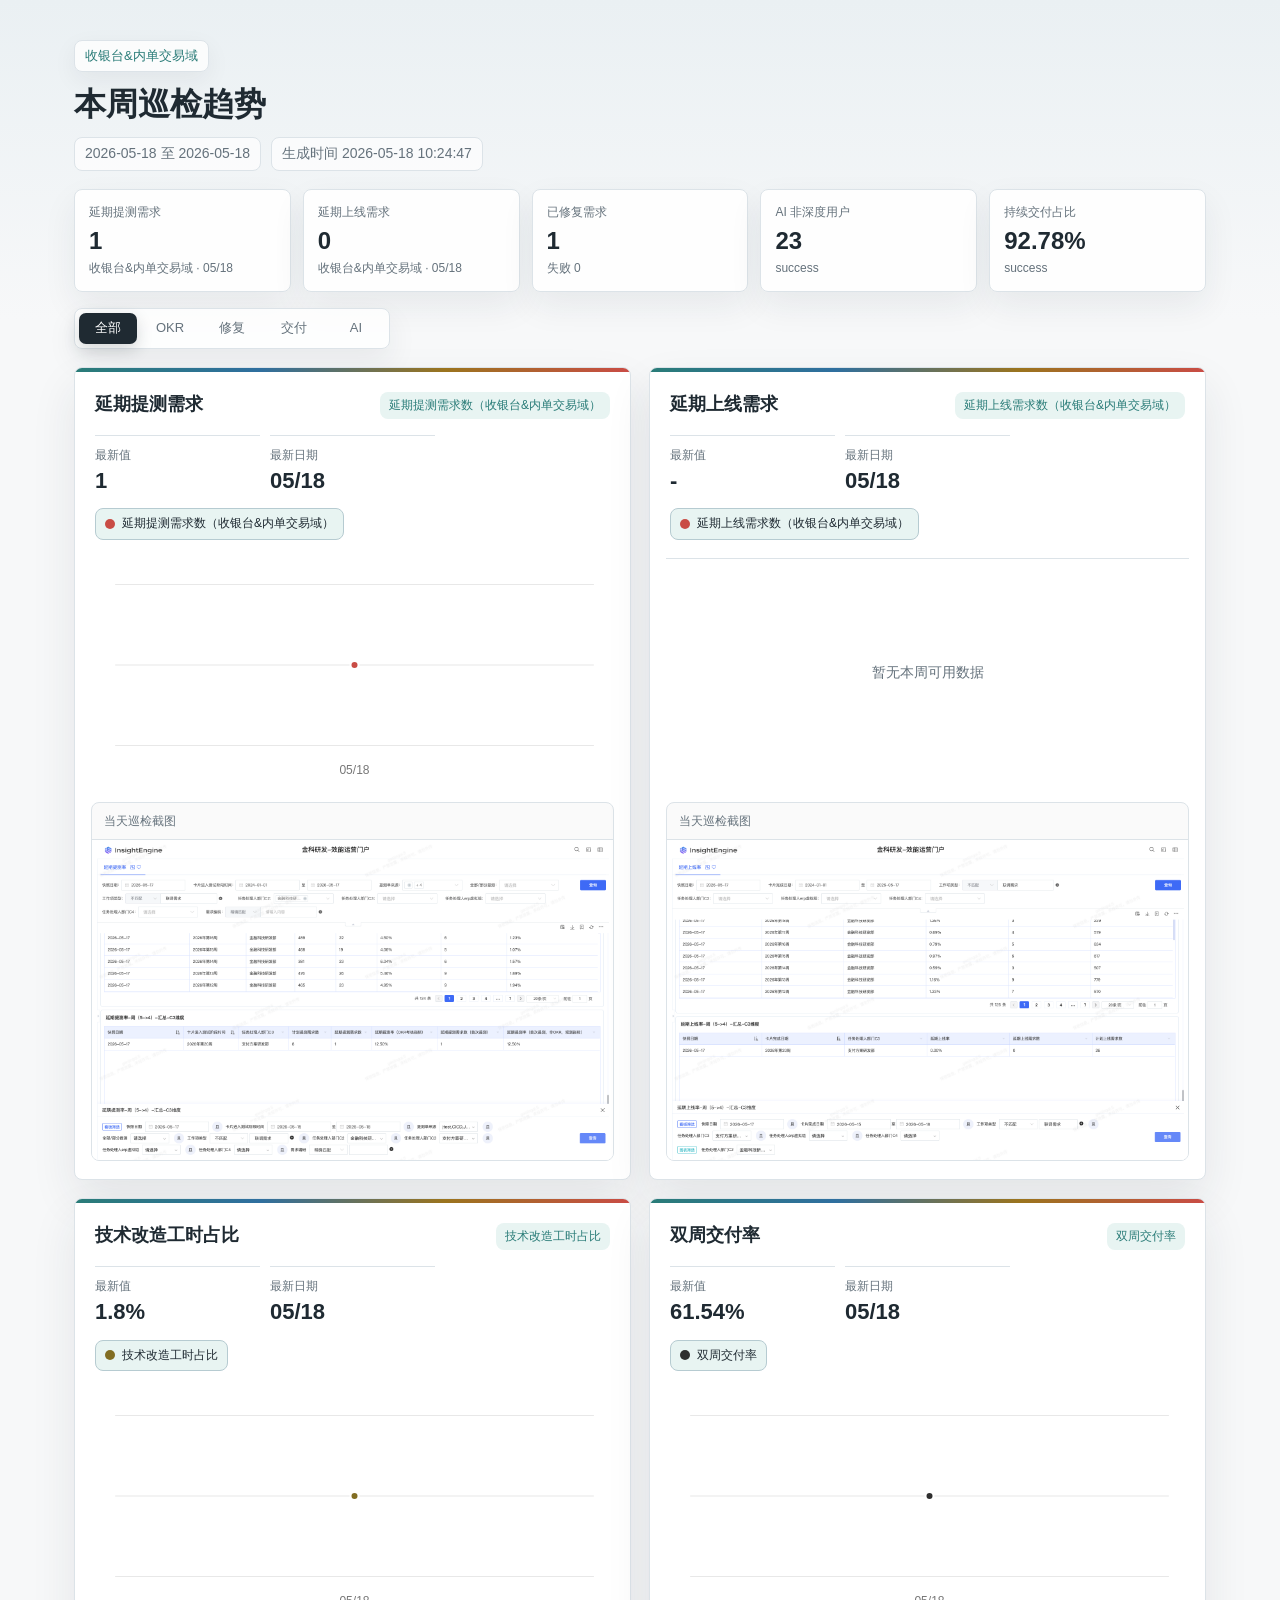
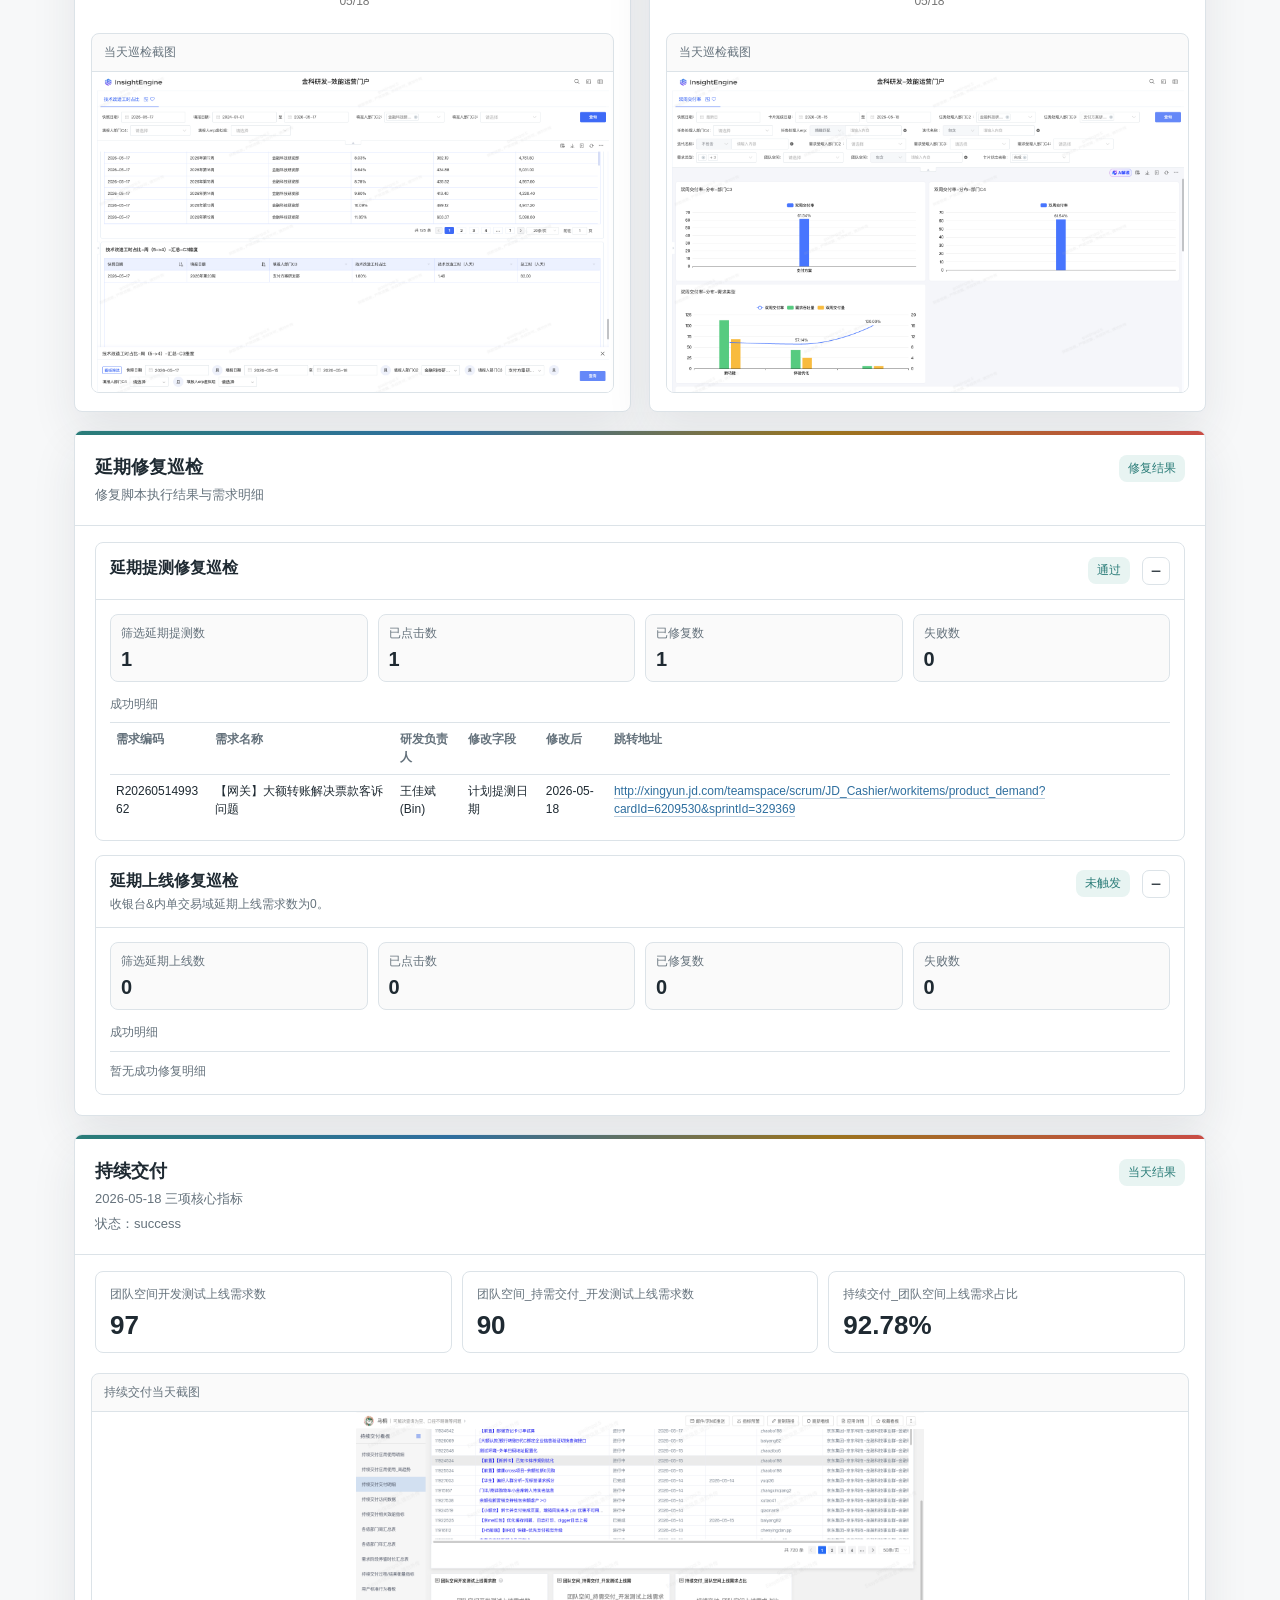
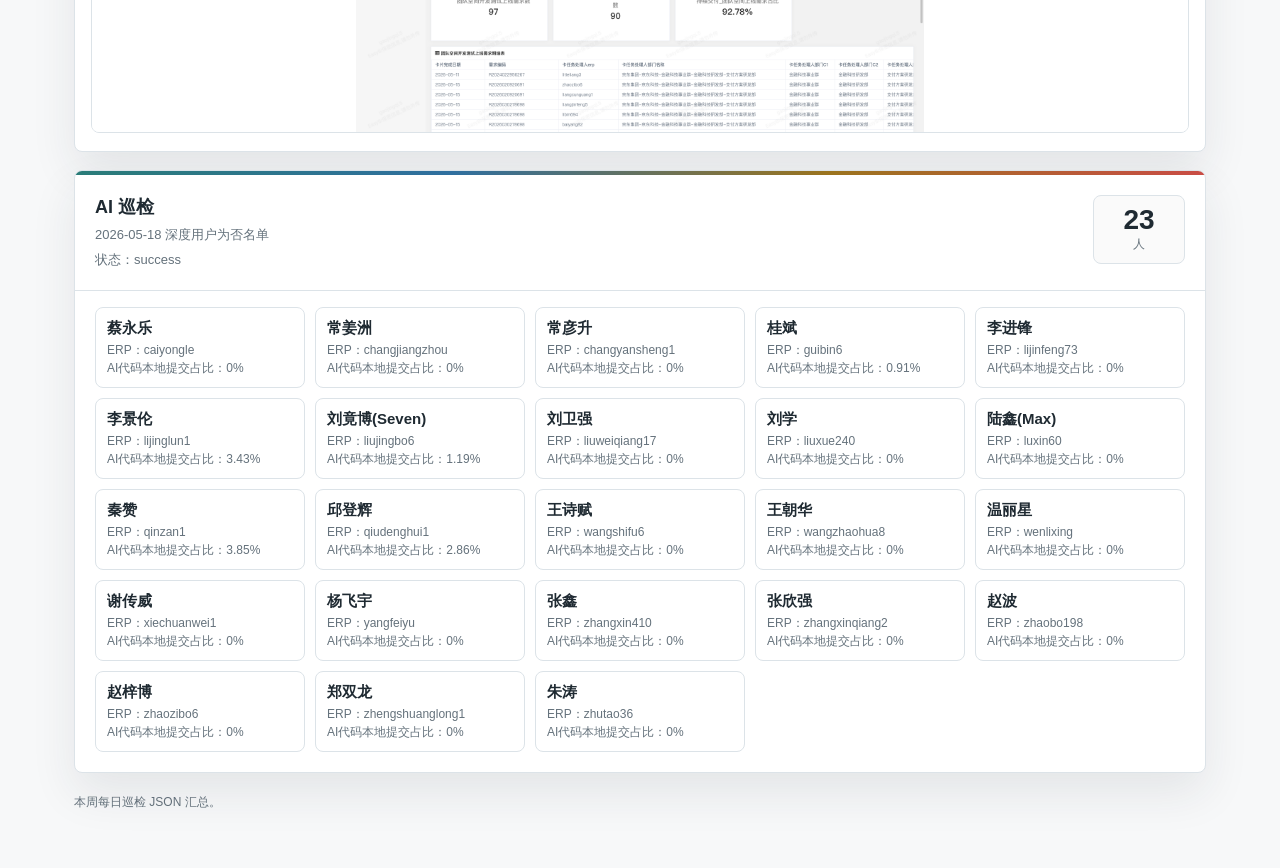
==== commit 6db0ae7d: "5.18巡检" ====
--- a/daily-inspection-skill/index.html
+++ b/daily-inspection-skill/index.html
@@ -845,8 +845,8 @@
   "department_c3": "支付方案研发部",
   "display_domain": "收银台&内单交易域",
   "time_range": {
-    "start_date": "2026-05-11",
-    "end_date": "2026-05-15"
+    "start_date": "2026-05-18",
+    "end_date": "2026-05-18"
   },
   "status": "success",
   "indicators": [
@@ -856,90 +856,30 @@
       "indicator_name": "延期提测率-周（5->4）-汇总-C3维度",
       "department_c3": "支付方案研发部",
       "time_range": {
-        "start_date": "2026-05-11",
-        "end_date": "2026-05-15"
+        "start_date": "2026-05-18",
+        "end_date": "2026-05-18"
       },
       "status": "success",
       "focus_metric_key": "delay_test_rate_okr",
       "history": {
         "planned_test_requirements": [
           {
-            "date": "2026-05-11",
-            "value": 17,
-            "unit": "count"
-          },
-          {
-            "date": "2026-05-12",
-            "value": 38,
-            "unit": "count"
-          },
-          {
-            "date": "2026-05-13",
-            "value": 54,
-            "unit": "count"
-          },
-          {
-            "date": "2026-05-14",
-            "value": 62,
-            "unit": "count"
-          },
-          {
-            "date": "2026-05-15",
-            "value": 70,
+            "date": "2026-05-18",
+            "value": 8,
             "unit": "count"
           }
         ],
         "delayed_test_requirements": [
           {
-            "date": "2026-05-11",
-            "value": 0,
-            "unit": "count"
-          },
-          {
-            "date": "2026-05-12",
-            "value": 0,
-            "unit": "count"
-          },
-          {
-            "date": "2026-05-13",
+            "date": "2026-05-18",
             "value": 1,
-            "unit": "count"
-          },
-          {
-            "date": "2026-05-14",
-            "value": 0,
-            "unit": "count"
-          },
-          {
-            "date": "2026-05-15",
-            "value": 0,
             "unit": "count"
           }
         ],
         "delay_test_rate_okr": [
           {
-            "date": "2026-05-11",
-            "value": 0.0,
-            "unit": "%"
-          },
-          {
-            "date": "2026-05-12",
-            "value": 0.0,
-            "unit": "%"
-          },
-          {
-            "date": "2026-05-13",
-            "value": 1.85,
-            "unit": "%"
-          },
-          {
-            "date": "2026-05-14",
-            "value": 0.0,
-            "unit": "%"
-          },
-          {
-            "date": "2026-05-15",
-            "value": 0.0,
+            "date": "2026-05-18",
+            "value": 12.5,
             "unit": "%"
           }
         ]
@@ -959,89 +899,29 @@
       "indicator_name": "延期上线率-周（5->4）-汇总-C3维度",
       "department_c3": "支付方案研发部",
       "time_range": {
-        "start_date": "2026-05-11",
-        "end_date": "2026-05-15"
+        "start_date": "2026-05-18",
+        "end_date": "2026-05-18"
       },
       "status": "success",
       "focus_metric_key": "delay_online_rate",
       "history": {
         "planned_online_requirements": [
           {
-            "date": "2026-05-11",
-            "value": 18,
-            "unit": "count"
-          },
-          {
-            "date": "2026-05-12",
-            "value": 27,
-            "unit": "count"
-          },
-          {
-            "date": "2026-05-13",
-            "value": 51,
-            "unit": "count"
-          },
-          {
-            "date": "2026-05-14",
-            "value": 71,
-            "unit": "count"
-          },
-          {
-            "date": "2026-05-15",
-            "value": 3,
+            "date": "2026-05-18",
+            "value": 26,
             "unit": "count"
           }
         ],
         "delayed_online_requirements": [
           {
-            "date": "2026-05-11",
-            "value": 0,
-            "unit": "count"
-          },
-          {
-            "date": "2026-05-12",
-            "value": 0,
-            "unit": "count"
-          },
-          {
-            "date": "2026-05-13",
-            "value": 1,
-            "unit": "count"
-          },
-          {
-            "date": "2026-05-14",
-            "value": 2,
-            "unit": "count"
-          },
-          {
-            "date": "2026-05-15",
+            "date": "2026-05-18",
             "value": 0,
             "unit": "count"
           }
         ],
         "delay_online_rate": [
           {
-            "date": "2026-05-11",
-            "value": 0.0,
-            "unit": "%"
-          },
-          {
-            "date": "2026-05-12",
-            "value": 0.0,
-            "unit": "%"
-          },
-          {
-            "date": "2026-05-13",
-            "value": 1.96,
-            "unit": "%"
-          },
-          {
-            "date": "2026-05-14",
-            "value": 2.82,
-            "unit": "%"
-          },
-          {
-            "date": "2026-05-15",
+            "date": "2026-05-18",
             "value": 0.0,
             "unit": "%"
           }
@@ -1062,90 +942,30 @@
       "indicator_name": "技术改造工时占比-周（5->4）-汇总-C3维度",
       "department_c3": "支付方案研发部",
       "time_range": {
-        "start_date": "2026-05-11",
-        "end_date": "2026-05-15"
+        "start_date": "2026-05-18",
+        "end_date": "2026-05-18"
       },
       "status": "success",
       "focus_metric_key": "technical_refactor_working_hours_rate",
       "history": {
         "total_working_hours": [
           {
-            "date": "2026-05-11",
-            "value": 169.0,
-            "unit": "hour"
-          },
-          {
-            "date": "2026-05-12",
-            "value": 180.0,
-            "unit": "hour"
-          },
-          {
-            "date": "2026-05-13",
-            "value": 199.0,
-            "unit": "hour"
-          },
-          {
-            "date": "2026-05-14",
-            "value": 210.0,
-            "unit": "hour"
-          },
-          {
-            "date": "2026-05-15",
-            "value": 244.0,
+            "date": "2026-05-18",
+            "value": 83.0,
             "unit": "hour"
           }
         ],
         "technical_refactor_working_hours": [
           {
-            "date": "2026-05-11",
-            "value": 1.16,
-            "unit": "hour"
-          },
-          {
-            "date": "2026-05-12",
-            "value": 1.16,
-            "unit": "hour"
-          },
-          {
-            "date": "2026-05-13",
-            "value": 1.16,
-            "unit": "hour"
-          },
-          {
-            "date": "2026-05-14",
-            "value": 1.16,
-            "unit": "hour"
-          },
-          {
-            "date": "2026-05-15",
-            "value": 2.07,
+            "date": "2026-05-18",
+            "value": 1.49,
             "unit": "hour"
           }
         ],
         "technical_refactor_working_hours_rate": [
           {
-            "date": "2026-05-11",
-            "value": 0.69,
-            "unit": "%"
-          },
-          {
-            "date": "2026-05-12",
-            "value": 0.64,
-            "unit": "%"
-          },
-          {
-            "date": "2026-05-13",
-            "value": 0.58,
-            "unit": "%"
-          },
-          {
-            "date": "2026-05-14",
-            "value": 0.55,
-            "unit": "%"
-          },
-          {
-            "date": "2026-05-15",
-            "value": 0.85,
+            "date": "2026-05-18",
+            "value": 1.8,
             "unit": "%"
           }
         ]
@@ -1165,36 +985,16 @@
       "indicator_name": "双周交付率",
       "department_c3": "支付方案研发部",
       "time_range": {
-        "start_date": "2026-05-11",
-        "end_date": "2026-05-15"
+        "start_date": "2026-05-18",
+        "end_date": "2026-05-18"
       },
       "status": "success",
       "focus_metric_key": "biweekly_delivery_rate",
       "history": {
         "biweekly_delivery_rate": [
           {
-            "date": "2026-05-11",
-            "value": 36.84,
-            "unit": "%"
-          },
-          {
-            "date": "2026-05-12",
-            "value": 46.43,
-            "unit": "%"
-          },
-          {
-            "date": "2026-05-13",
-            "value": 53.7,
-            "unit": "%"
-          },
-          {
-            "date": "2026-05-14",
-            "value": 50.0,
-            "unit": "%"
-          },
-          {
-            "date": "2026-05-15",
-            "value": 50.0,
+            "date": "2026-05-18",
+            "value": 61.54,
             "unit": "%"
           }
         ]
@@ -1207,48 +1007,67 @@
       }
     }
   ],
-  "inspection_date": "2026-05-15",
-  "generated_at": "2026-05-15 10:41:53",
+  "inspection_date": "2026-05-18",
+  "generated_at": "2026-05-18 10:24:47",
   "repair_inspections": [
     {
       "repair_type": "delayed_test",
       "title": "延期提测修复巡检",
-      "date": "2026-05-15",
+      "date": "2026-05-18",
       "trigger": {
         "indicator_type": "delay_test_rate",
         "metric_key": "delayed_test_requirements",
         "metric_label": "延期提测需求数",
-        "value": 0,
-        "triggered": false
+        "value": 1,
+        "triggered": true
       },
       "script": {
-        "status": "not_triggered",
+        "status": "success",
         "directory": "reschedule-delayed-test",
-        "returncode": null,
+        "returncode": 0,
+        "started_at": "2026-05-18 10:24:47",
+        "finished_at": "2026-05-18 10:26:11",
         "error": ""
       },
-      "json_file": "reschedule-delayed-test/history/2026-05-15.json",
-      "json_exists": false,
+      "json_file": "reschedule-delayed-test/history/2026-05-18.json",
+      "json_exists": true,
       "summary": {
         "巡检项": "延期提测率",
-        "巡检日期": "2026-05-15",
-        "筛选延期提测数": 0,
-        "已点击数": 0,
-        "已修复数": 0,
+        "巡检日期": "2026-05-18",
+        "数据周期": "2026-05-15 ~ 2026-05-18",
+        "部门": "支付方案研发部",
+        "团队空间": "支付生态研发部",
+        "筛选延期提测数": 1,
+        "已点击数": 1,
+        "已修复数": 1,
         "失败数": 0,
-        "巡检状态": "未触发",
-        "成功明细": [],
+        "巡检状态": "通过",
+        "成功明细": [
+          {
+            "需求编码": "R2026051499362",
+            "需求名称": "【网关】大额转账解决票款客诉问题",
+            "团队空间": "支付生态研发部",
+            "是否延期提测": "延期提测",
+            "研发负责人": "王佳斌(Bin)",
+            "修改字段": "计划提测日期",
+            "修改前": "",
+            "修改后": "2026-05-18",
+            "修正后计划提测日期": "2026-05-18",
+            "页面当前值": "2026-05-18",
+            "是否点击确认": false,
+            "跳转地址": "http://xingyun.jd.com/teamspace/scrum/JD_Cashier/workitems/product_demand?cardId=6209530&sprintId=329369",
+            "modified_at": "2026-05-18 10:26:10"
+          }
+        ],
         "失败明细": [],
         "缺失字段明细": [],
-        "备注": [
-          "收银台&内单交易域延期提测需求数为0。"
-        ]
+        "备注": []
       }
     },
     {
       "repair_type": "delayed_online",
       "title": "延期上线修复巡检",
-      "date": "2026-05-15",
+      "date": "2026-05-18",
       "trigger": {
         "indicator_type": "delay_online_rate",
         "metric_key": "delayed_online_requirements",
@@ -1262,11 +1081,11 @@
         "returncode": null,
         "error": ""
       },
-      "json_file": "repair-delayed-launch/history/2026-05-15.json",
+      "json_file": "repair-delayed-launch/history/2026-05-18.json",
       "json_exists": false,
       "summary": {
         "巡检项": "延期上线率",
-        "巡检日期": "2026-05-15",
+        "巡检日期": "2026-05-18",
         "筛选延期上线数": 0,
         "已点击数": 0,
         "已修复数": 0,
@@ -1296,7 +1115,7 @@
           "unit": "count",
           "points": [
             {
-              "date": "2026-05-13",
+              "date": "2026-05-18",
               "value": 1,
               "unit": "count",
               "source": "repair_history",
@@ -1320,22 +1139,7 @@
           "key": "delayed_online_requirements",
           "label": "延期上线需求数（收银台&内单交易域）",
           "unit": "count",
-          "points": [
-            {
-              "date": "2026-05-13",
-              "value": 0,
-              "unit": "count",
-              "source": "repair_history",
-              "display_domain": "收银台&内单交易域"
-            },
-            {
-              "date": "2026-05-14",
-              "value": 1,
-              "unit": "count",
-              "source": "repair_history",
-              "display_domain": "收银台&内单交易域"
-            }
-          ],
+          "points": [],
           "source": "repair_history"
         }
       ],
@@ -1355,28 +1159,8 @@
           "unit": "%",
           "points": [
             {
-              "date": "2026-05-11",
-              "value": 0.69,
-              "unit": "%"
-            },
-            {
-              "date": "2026-05-12",
-              "value": 0.64,
-              "unit": "%"
-            },
-            {
-              "date": "2026-05-13",
-              "value": 0.58,
-              "unit": "%"
-            },
-            {
-              "date": "2026-05-14",
-              "value": 0.55,
-              "unit": "%"
-            },
-            {
-              "date": "2026-05-15",
-              "value": 0.85,
+              "date": "2026-05-18",
+              "value": 1.8,
               "unit": "%"
             }
           ]
@@ -1397,28 +1181,8 @@
           "unit": "%",
           "points": [
             {
-              "date": "2026-05-11",
-              "value": 36.84,
-              "unit": "%"
-            },
-            {
-              "date": "2026-05-12",
-              "value": 46.43,
-              "unit": "%"
-            },
-            {
-              "date": "2026-05-13",
-              "value": 53.7,
-              "unit": "%"
-            },
-            {
-              "date": "2026-05-14",
-              "value": 50.0,
-              "unit": "%"
-            },
-            {
-              "date": "2026-05-15",
-              "value": 50.0,
+              "date": "2026-05-18",
+              "value": 61.54,
               "unit": "%"
             }
           ]
@@ -1427,33 +1191,34 @@
     }
   ],
   "ai_inspection": {
-    "date": "2026-05-15",
-    "inspection_date": "2026-05-15",
-    "query_date": "2026-05-14",
+    "date": "2026-05-18",
+    "inspection_date": "2026-05-18",
+    "query_date": "2026-05-15",
     "indicator_type": "ai_non_deep_users",
     "indicator_name": "AI 深度用户占比 - 软开测试岗",
     "status": "success",
-    "count": 22,
+    "count": 23,
     "names": [
       "蔡永乐",
       "常姜洲",
       "常彦升",
       "桂斌",
-      "兰春秋",
       "李进锋",
       "李景伦",
       "刘竟博(Seven)",
+      "刘卫强",
+      "刘学",
       "陆鑫(Max)",
       "秦赞",
-      "王佳斌(Bin)",
+      "邱登辉",
       "王诗赋",
       "王朝华",
       "温丽星",
       "谢传威",
-      "徐涛",
       "杨飞宇",
       "张鑫",
       "张欣强",
+      "赵波",
       "赵梓博",
       "郑双龙",
       "朱涛"
@@ -1474,19 +1239,13 @@
       {
         "erp": "changyansheng1",
         "name": "常彦升",
-        "ai_code_local_submit_rate": 19.15,
+        "ai_code_local_submit_rate": 0.0,
         "is_deep_user": "否"
       },
       {
         "erp": "guibin6",
         "name": "桂斌",
-        "ai_code_local_submit_rate": 0.78,
-        "is_deep_user": "否"
-      },
-      {
-        "erp": "lanchunqiu",
-        "name": "兰春秋",
-        "ai_code_local_submit_rate": 8.23,
+        "ai_code_local_submit_rate": 0.91,
         "is_deep_user": "否"
       },
       {
@@ -1498,31 +1257,43 @@
       {
         "erp": "lijinglun1",
         "name": "李景伦",
-        "ai_code_local_submit_rate": 11.11,
+        "ai_code_local_submit_rate": 3.43,
         "is_deep_user": "否"
       },
       {
         "erp": "liujingbo6",
         "name": "刘竟博(Seven)",
+        "ai_code_local_submit_rate": 1.19,
+        "is_deep_user": "否"
+      },
+      {
+        "erp": "liuweiqiang17",
+        "name": "刘卫强",
+        "ai_code_local_submit_rate": 0.0,
+        "is_deep_user": "否"
+      },
+      {
+        "erp": "liuxue240",
+        "name": "刘学",
         "ai_code_local_submit_rate": 0.0,
         "is_deep_user": "否"
       },
       {
         "erp": "luxin60",
         "name": "陆鑫(Max)",
-        "ai_code_local_submit_rate": 3.08,
+        "ai_code_local_submit_rate": 0.0,
         "is_deep_user": "否"
       },
       {
         "erp": "qinzan1",
         "name": "秦赞",
-        "ai_code_local_submit_rate": 4.55,
-        "is_deep_user": "否"
-      },
-      {
-        "erp": "wangjiabin19",
-        "name": "王佳斌(Bin)",
-        "ai_code_local_submit_rate": 8.33,
+        "ai_code_local_submit_rate": 3.85,
+        "is_deep_user": "否"
+      },
+      {
+        "erp": "qiudenghui1",
+        "name": "邱登辉",
+        "ai_code_local_submit_rate": 2.86,
         "is_deep_user": "否"
       },
       {
@@ -1540,7 +1311,7 @@
       {
         "erp": "wenlixing",
         "name": "温丽星",
-        "ai_code_local_submit_rate": 1.89,
+        "ai_code_local_submit_rate": 0.0,
         "is_deep_user": "否"
       },
       {
@@ -1550,12 +1321,6 @@
         "is_deep_user": "否"
       },
       {
-        "erp": "xutao41",
-        "name": "徐涛",
-        "ai_code_local_submit_rate": 0.0,
-        "is_deep_user": "否"
-      },
-      {
         "erp": "yangfeiyu",
         "name": "杨飞宇",
         "ai_code_local_submit_rate": 0.0,
@@ -1574,6 +1339,12 @@
         "is_deep_user": "否"
       },
       {
+        "erp": "zhaobo198",
+        "name": "赵波",
+        "ai_code_local_submit_rate": 0.0,
+        "is_deep_user": "否"
+      },
+      {
         "erp": "zhaozibo6",
         "name": "赵梓博",
         "ai_code_local_submit_rate": 0.0,
@@ -1588,21 +1359,21 @@
       {
         "erp": "zhutao36",
         "name": "朱涛",
-        "ai_code_local_submit_rate": 2.86,
+        "ai_code_local_submit_rate": 0.0,
         "is_deep_user": "否"
       }
     ]
   },
   "continuous_delivery": {
-    "date": "2026-05-15",
+    "date": "2026-05-18",
     "indicator_type": "continuous_delivery",
     "indicator_name": "持续交付",
     "department_c3": "支付方案研发部",
     "status": "success",
     "metrics": {
-      "team_space_dev_test_online_requirements": 67,
-      "team_space_continuous_delivery_dev_test_online_requirements": 62,
-      "continuous_delivery_team_space_online_requirement_rate": 92.54
+      "team_space_dev_test_online_requirements": 97,
+      "team_space_continuous_delivery_dev_test_online_requirements": 90,
+      "continuous_delivery_team_space_online_requirement_rate": 92.78
     },
     "unit": {
       "team_space_dev_test_online_requirements": "count",
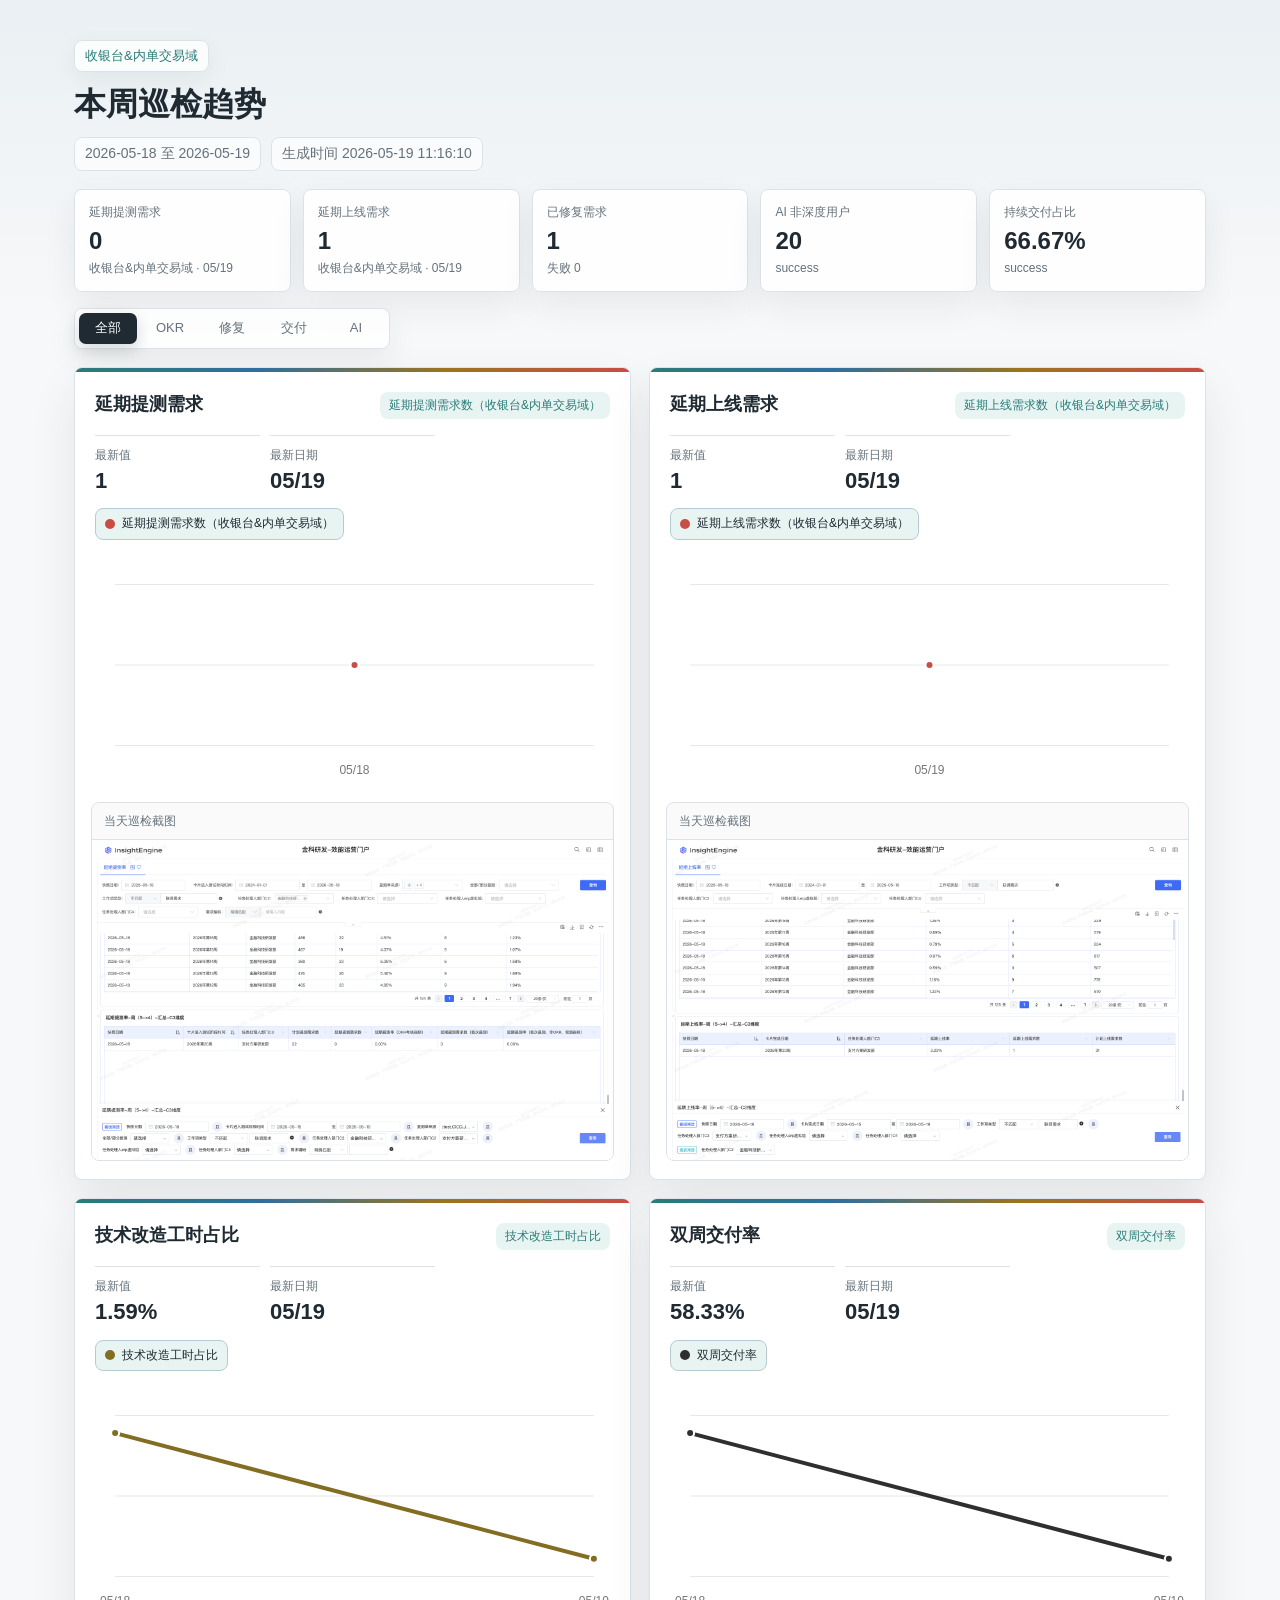
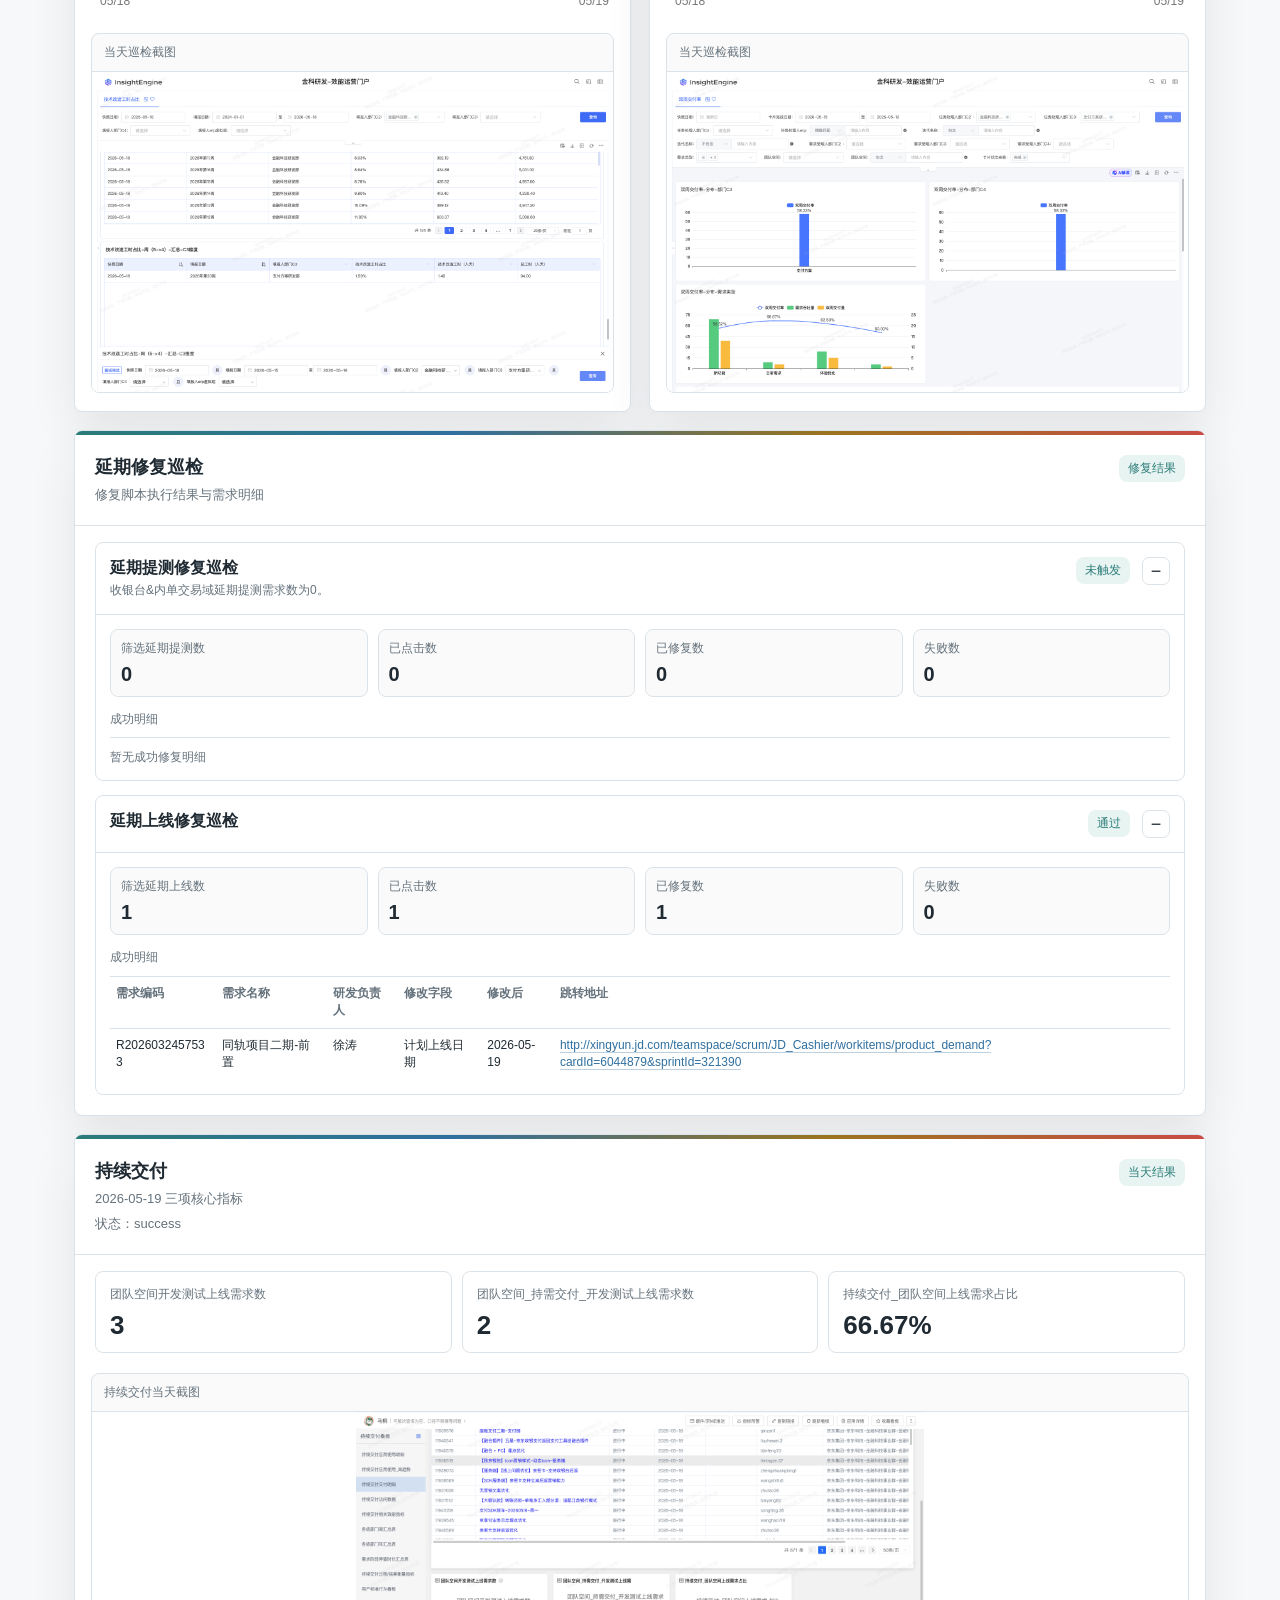
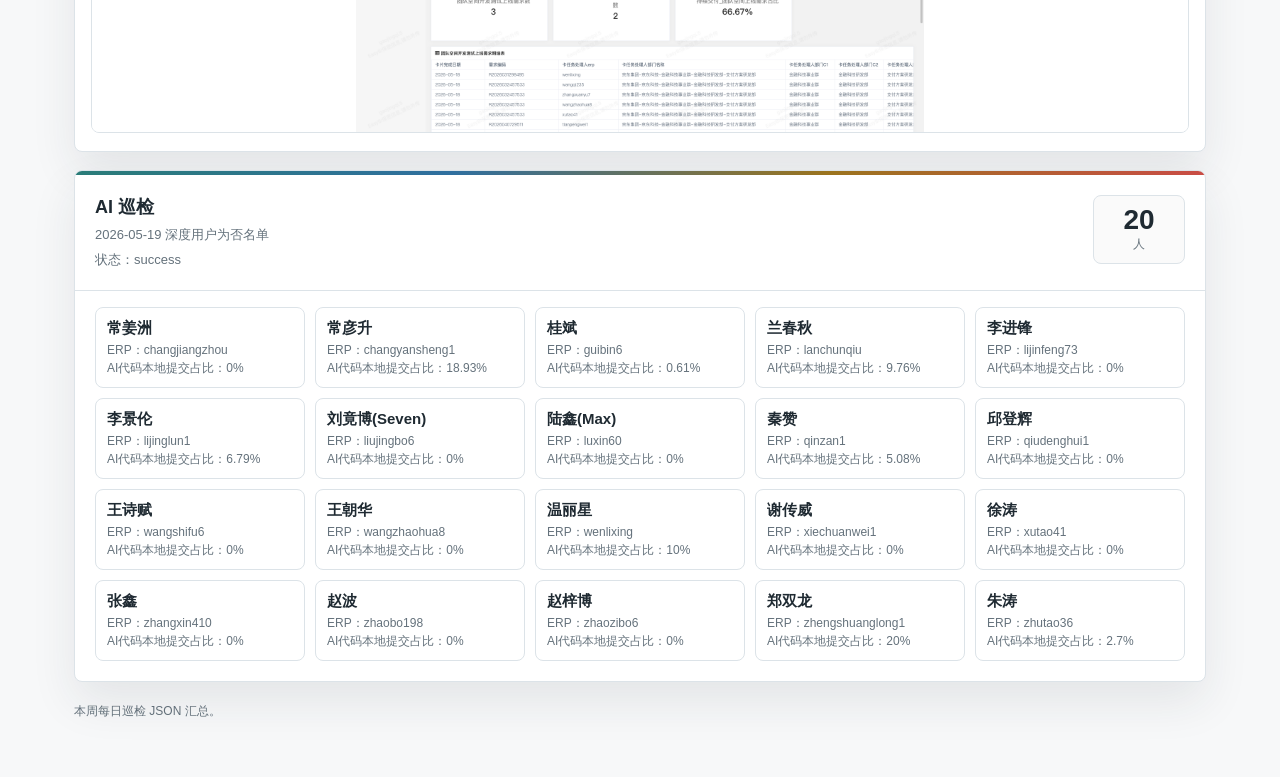
==== commit bc7ba6b3: "5.19巡检" ====
--- a/daily-inspection-skill/index.html
+++ b/daily-inspection-skill/index.html
@@ -846,7 +846,7 @@
   "display_domain": "收银台&内单交易域",
   "time_range": {
     "start_date": "2026-05-18",
-    "end_date": "2026-05-18"
+    "end_date": "2026-05-19"
   },
   "status": "success",
   "indicators": [
@@ -857,7 +857,7 @@
       "department_c3": "支付方案研发部",
       "time_range": {
         "start_date": "2026-05-18",
-        "end_date": "2026-05-18"
+        "end_date": "2026-05-19"
       },
       "status": "success",
       "focus_metric_key": "delay_test_rate_okr",
@@ -867,12 +867,22 @@
             "date": "2026-05-18",
             "value": 8,
             "unit": "count"
+          },
+          {
+            "date": "2026-05-19",
+            "value": 22,
+            "unit": "count"
           }
         ],
         "delayed_test_requirements": [
           {
             "date": "2026-05-18",
             "value": 1,
+            "unit": "count"
+          },
+          {
+            "date": "2026-05-19",
+            "value": 0,
             "unit": "count"
           }
         ],
@@ -881,6 +891,11 @@
             "date": "2026-05-18",
             "value": 12.5,
             "unit": "%"
+          },
+          {
+            "date": "2026-05-19",
+            "value": 0.0,
+            "unit": "%"
           }
         ]
       },
@@ -900,7 +915,7 @@
       "department_c3": "支付方案研发部",
       "time_range": {
         "start_date": "2026-05-18",
-        "end_date": "2026-05-18"
+        "end_date": "2026-05-19"
       },
       "status": "success",
       "focus_metric_key": "delay_online_rate",
@@ -910,12 +925,22 @@
             "date": "2026-05-18",
             "value": 26,
             "unit": "count"
+          },
+          {
+            "date": "2026-05-19",
+            "value": 31,
+            "unit": "count"
           }
         ],
         "delayed_online_requirements": [
           {
             "date": "2026-05-18",
             "value": 0,
+            "unit": "count"
+          },
+          {
+            "date": "2026-05-19",
+            "value": 1,
             "unit": "count"
           }
         ],
@@ -924,6 +949,11 @@
             "date": "2026-05-18",
             "value": 0.0,
             "unit": "%"
+          },
+          {
+            "date": "2026-05-19",
+            "value": 3.23,
+            "unit": "%"
           }
         ]
       },
@@ -943,7 +973,7 @@
       "department_c3": "支付方案研发部",
       "time_range": {
         "start_date": "2026-05-18",
-        "end_date": "2026-05-18"
+        "end_date": "2026-05-19"
       },
       "status": "success",
       "focus_metric_key": "technical_refactor_working_hours_rate",
@@ -953,11 +983,21 @@
             "date": "2026-05-18",
             "value": 83.0,
             "unit": "hour"
+          },
+          {
+            "date": "2026-05-19",
+            "value": 94.0,
+            "unit": "hour"
           }
         ],
         "technical_refactor_working_hours": [
           {
             "date": "2026-05-18",
+            "value": 1.49,
+            "unit": "hour"
+          },
+          {
+            "date": "2026-05-19",
             "value": 1.49,
             "unit": "hour"
           }
@@ -967,6 +1007,11 @@
             "date": "2026-05-18",
             "value": 1.8,
             "unit": "%"
+          },
+          {
+            "date": "2026-05-19",
+            "value": 1.59,
+            "unit": "%"
           }
         ]
       },
@@ -986,7 +1031,7 @@
       "department_c3": "支付方案研发部",
       "time_range": {
         "start_date": "2026-05-18",
-        "end_date": "2026-05-18"
+        "end_date": "2026-05-19"
       },
       "status": "success",
       "focus_metric_key": "biweekly_delivery_rate",
@@ -996,6 +1041,11 @@
             "date": "2026-05-18",
             "value": 61.54,
             "unit": "%"
+          },
+          {
+            "date": "2026-05-19",
+            "value": 58.33,
+            "unit": "%"
           }
         ]
       },
@@ -1007,86 +1057,32 @@
       }
     }
   ],
-  "inspection_date": "2026-05-18",
-  "generated_at": "2026-05-18 10:24:47",
+  "inspection_date": "2026-05-19",
+  "generated_at": "2026-05-19 11:16:10",
   "repair_inspections": [
     {
       "repair_type": "delayed_test",
       "title": "延期提测修复巡检",
-      "date": "2026-05-18",
+      "date": "2026-05-19",
       "trigger": {
         "indicator_type": "delay_test_rate",
         "metric_key": "delayed_test_requirements",
         "metric_label": "延期提测需求数",
-        "value": 1,
-        "triggered": true
+        "value": 0,
+        "triggered": false
       },
       "script": {
-        "status": "success",
+        "status": "not_triggered",
         "directory": "reschedule-delayed-test",
-        "returncode": 0,
-        "started_at": "2026-05-18 10:24:47",
-        "finished_at": "2026-05-18 10:26:11",
+        "returncode": null,
         "error": ""
       },
-      "json_file": "reschedule-delayed-test/history/2026-05-18.json",
-      "json_exists": true,
+      "json_file": "reschedule-delayed-test/history/2026-05-19.json",
+      "json_exists": false,
       "summary": {
         "巡检项": "延期提测率",
-        "巡检日期": "2026-05-18",
-        "数据周期": "2026-05-15 ~ 2026-05-18",
-        "部门": "支付方案研发部",
-        "团队空间": "支付生态研发部",
-        "筛选延期提测数": 1,
-        "已点击数": 1,
-        "已修复数": 1,
-        "失败数": 0,
-        "巡检状态": "通过",
-        "成功明细": [
-          {
-            "需求编码": "R2026051499362",
-            "需求名称": "【网关】大额转账解决票款客诉问题",
-            "团队空间": "支付生态研发部",
-            "是否延期提测": "延期提测",
-            "研发负责人": "王佳斌(Bin)",
-            "修改字段": "计划提测日期",
-            "修改前": "",
-            "修改后": "2026-05-18",
-            "修正后计划提测日期": "2026-05-18",
-            "页面当前值": "2026-05-18",
-            "是否点击确认": false,
-            "跳转地址": "http://xingyun.jd.com/teamspace/scrum/JD_Cashier/workitems/product_demand?cardId=6209530&sprintId=329369",
-            "modified_at": "2026-05-18 10:26:10"
-          }
-        ],
-        "失败明细": [],
-        "缺失字段明细": [],
-        "备注": []
-      }
-    },
-    {
-      "repair_type": "delayed_online",
-      "title": "延期上线修复巡检",
-      "date": "2026-05-18",
-      "trigger": {
-        "indicator_type": "delay_online_rate",
-        "metric_key": "delayed_online_requirements",
-        "metric_label": "延期上线需求数",
-        "value": 0,
-        "triggered": false
-      },
-      "script": {
-        "status": "not_triggered",
-        "directory": "repair-delayed-launch",
-        "returncode": null,
-        "error": ""
-      },
-      "json_file": "repair-delayed-launch/history/2026-05-18.json",
-      "json_exists": false,
-      "summary": {
-        "巡检项": "延期上线率",
-        "巡检日期": "2026-05-18",
-        "筛选延期上线数": 0,
+        "巡检日期": "2026-05-19",
+        "筛选延期提测数": 0,
         "已点击数": 0,
         "已修复数": 0,
         "失败数": 0,
@@ -1095,8 +1091,62 @@
         "失败明细": [],
         "缺失字段明细": [],
         "备注": [
-          "收银台&内单交易域延期上线需求数为0。"
+          "收银台&内单交易域延期提测需求数为0。"
         ]
+      }
+    },
+    {
+      "repair_type": "delayed_online",
+      "title": "延期上线修复巡检",
+      "date": "2026-05-19",
+      "trigger": {
+        "indicator_type": "delay_online_rate",
+        "metric_key": "delayed_online_requirements",
+        "metric_label": "延期上线需求数",
+        "value": 1,
+        "triggered": true
+      },
+      "script": {
+        "status": "success",
+        "directory": "repair-delayed-launch",
+        "returncode": 0,
+        "started_at": "2026-05-19 11:16:10",
+        "finished_at": "2026-05-19 11:17:31",
+        "error": ""
+      },
+      "json_file": "repair-delayed-launch/history/2026-05-19.json",
+      "json_exists": true,
+      "summary": {
+        "巡检项": "延期上线率",
+        "巡检日期": "2026-05-19",
+        "数据周期": "2026-05-15 ~ 2026-05-19",
+        "部门": "支付方案研发部",
+        "团队空间": "支付生态研发部",
+        "筛选延期上线数": 1,
+        "已点击数": 1,
+        "已修复数": 1,
+        "失败数": 0,
+        "巡检状态": "通过",
+        "成功明细": [
+          {
+            "需求编码": "R2026032457533",
+            "需求名称": "同轨项目二期-前置",
+            "团队空间": "支付生态研发部",
+            "是否延期上线": "延期上线",
+            "研发负责人": "徐涛",
+            "修改字段": "计划上线日期",
+            "修改前": "",
+            "修改后": "2026-05-19",
+            "修正后计划上线日期": "2026-05-19",
+            "页面当前值": "2026-05-19",
+            "是否点击确认": true,
+            "跳转地址": "http://xingyun.jd.com/teamspace/scrum/JD_Cashier/workitems/product_demand?cardId=6044879&sprintId=321390",
+            "modified_at": "2026-05-19 11:17:30"
+          }
+        ],
+        "失败明细": [],
+        "缺失字段明细": [],
+        "备注": []
       }
     }
   ],
@@ -1139,7 +1189,15 @@
           "key": "delayed_online_requirements",
           "label": "延期上线需求数（收银台&内单交易域）",
           "unit": "count",
-          "points": [],
+          "points": [
+            {
+              "date": "2026-05-19",
+              "value": 1,
+              "unit": "count",
+              "source": "repair_history",
+              "display_domain": "收银台&内单交易域"
+            }
+          ],
           "source": "repair_history"
         }
       ],
@@ -1161,6 +1219,11 @@
             {
               "date": "2026-05-18",
               "value": 1.8,
+              "unit": "%"
+            },
+            {
+              "date": "2026-05-19",
+              "value": 1.59,
               "unit": "%"
             }
           ]
@@ -1184,6 +1247,11 @@
               "date": "2026-05-18",
               "value": 61.54,
               "unit": "%"
+            },
+            {
+              "date": "2026-05-19",
+              "value": 58.33,
+              "unit": "%"
             }
           ]
         }
@@ -1191,23 +1259,21 @@
     }
   ],
   "ai_inspection": {
-    "date": "2026-05-18",
-    "inspection_date": "2026-05-18",
-    "query_date": "2026-05-15",
+    "date": "2026-05-19",
+    "inspection_date": "2026-05-19",
+    "query_date": "2026-05-18",
     "indicator_type": "ai_non_deep_users",
     "indicator_name": "AI 深度用户占比 - 软开测试岗",
     "status": "success",
-    "count": 23,
+    "count": 20,
     "names": [
-      "蔡永乐",
       "常姜洲",
       "常彦升",
       "桂斌",
+      "兰春秋",
       "李进锋",
       "李景伦",
       "刘竟博(Seven)",
-      "刘卫强",
-      "刘学",
       "陆鑫(Max)",
       "秦赞",
       "邱登辉",
@@ -1215,9 +1281,8 @@
       "王朝华",
       "温丽星",
       "谢传威",
-      "杨飞宇",
+      "徐涛",
       "张鑫",
-      "张欣强",
       "赵波",
       "赵梓博",
       "郑双龙",
@@ -1225,12 +1290,6 @@
     ],
     "users": [
       {
-        "erp": "caiyongle",
-        "name": "蔡永乐",
-        "ai_code_local_submit_rate": 0.0,
-        "is_deep_user": "否"
-      },
-      {
         "erp": "changjiangzhou",
         "name": "常姜洲",
         "ai_code_local_submit_rate": 0.0,
@@ -1239,13 +1298,19 @@
       {
         "erp": "changyansheng1",
         "name": "常彦升",
-        "ai_code_local_submit_rate": 0.0,
+        "ai_code_local_submit_rate": 18.93,
         "is_deep_user": "否"
       },
       {
         "erp": "guibin6",
         "name": "桂斌",
-        "ai_code_local_submit_rate": 0.91,
+        "ai_code_local_submit_rate": 0.61,
+        "is_deep_user": "否"
+      },
+      {
+        "erp": "lanchunqiu",
+        "name": "兰春秋",
+        "ai_code_local_submit_rate": 9.76,
         "is_deep_user": "否"
       },
       {
@@ -1257,24 +1322,12 @@
       {
         "erp": "lijinglun1",
         "name": "李景伦",
-        "ai_code_local_submit_rate": 3.43,
+        "ai_code_local_submit_rate": 6.79,
         "is_deep_user": "否"
       },
       {
         "erp": "liujingbo6",
         "name": "刘竟博(Seven)",
-        "ai_code_local_submit_rate": 1.19,
-        "is_deep_user": "否"
-      },
-      {
-        "erp": "liuweiqiang17",
-        "name": "刘卫强",
-        "ai_code_local_submit_rate": 0.0,
-        "is_deep_user": "否"
-      },
-      {
-        "erp": "liuxue240",
-        "name": "刘学",
         "ai_code_local_submit_rate": 0.0,
         "is_deep_user": "否"
       },
@@ -1287,13 +1340,13 @@
       {
         "erp": "qinzan1",
         "name": "秦赞",
-        "ai_code_local_submit_rate": 3.85,
+        "ai_code_local_submit_rate": 5.08,
         "is_deep_user": "否"
       },
       {
         "erp": "qiudenghui1",
         "name": "邱登辉",
-        "ai_code_local_submit_rate": 2.86,
+        "ai_code_local_submit_rate": 0.0,
         "is_deep_user": "否"
       },
       {
@@ -1311,7 +1364,7 @@
       {
         "erp": "wenlixing",
         "name": "温丽星",
-        "ai_code_local_submit_rate": 0.0,
+        "ai_code_local_submit_rate": 10.0,
         "is_deep_user": "否"
       },
       {
@@ -1321,8 +1374,8 @@
         "is_deep_user": "否"
       },
       {
-        "erp": "yangfeiyu",
-        "name": "杨飞宇",
+        "erp": "xutao41",
+        "name": "徐涛",
         "ai_code_local_submit_rate": 0.0,
         "is_deep_user": "否"
       },
@@ -1333,12 +1386,6 @@
         "is_deep_user": "否"
       },
       {
-        "erp": "zhangxinqiang2",
-        "name": "张欣强",
-        "ai_code_local_submit_rate": 0.0,
-        "is_deep_user": "否"
-      },
-      {
         "erp": "zhaobo198",
         "name": "赵波",
         "ai_code_local_submit_rate": 0.0,
@@ -1353,27 +1400,27 @@
       {
         "erp": "zhengshuanglong1",
         "name": "郑双龙",
-        "ai_code_local_submit_rate": 0.0,
+        "ai_code_local_submit_rate": 20.0,
         "is_deep_user": "否"
       },
       {
         "erp": "zhutao36",
         "name": "朱涛",
-        "ai_code_local_submit_rate": 0.0,
+        "ai_code_local_submit_rate": 2.7,
         "is_deep_user": "否"
       }
     ]
   },
   "continuous_delivery": {
-    "date": "2026-05-18",
+    "date": "2026-05-19",
     "indicator_type": "continuous_delivery",
     "indicator_name": "持续交付",
     "department_c3": "支付方案研发部",
     "status": "success",
     "metrics": {
-      "team_space_dev_test_online_requirements": 97,
-      "team_space_continuous_delivery_dev_test_online_requirements": 90,
-      "continuous_delivery_team_space_online_requirement_rate": 92.78
+      "team_space_dev_test_online_requirements": 3,
+      "team_space_continuous_delivery_dev_test_online_requirements": 2,
+      "continuous_delivery_team_space_online_requirement_rate": 66.67
     },
     "unit": {
       "team_space_dev_test_online_requirements": "count",
